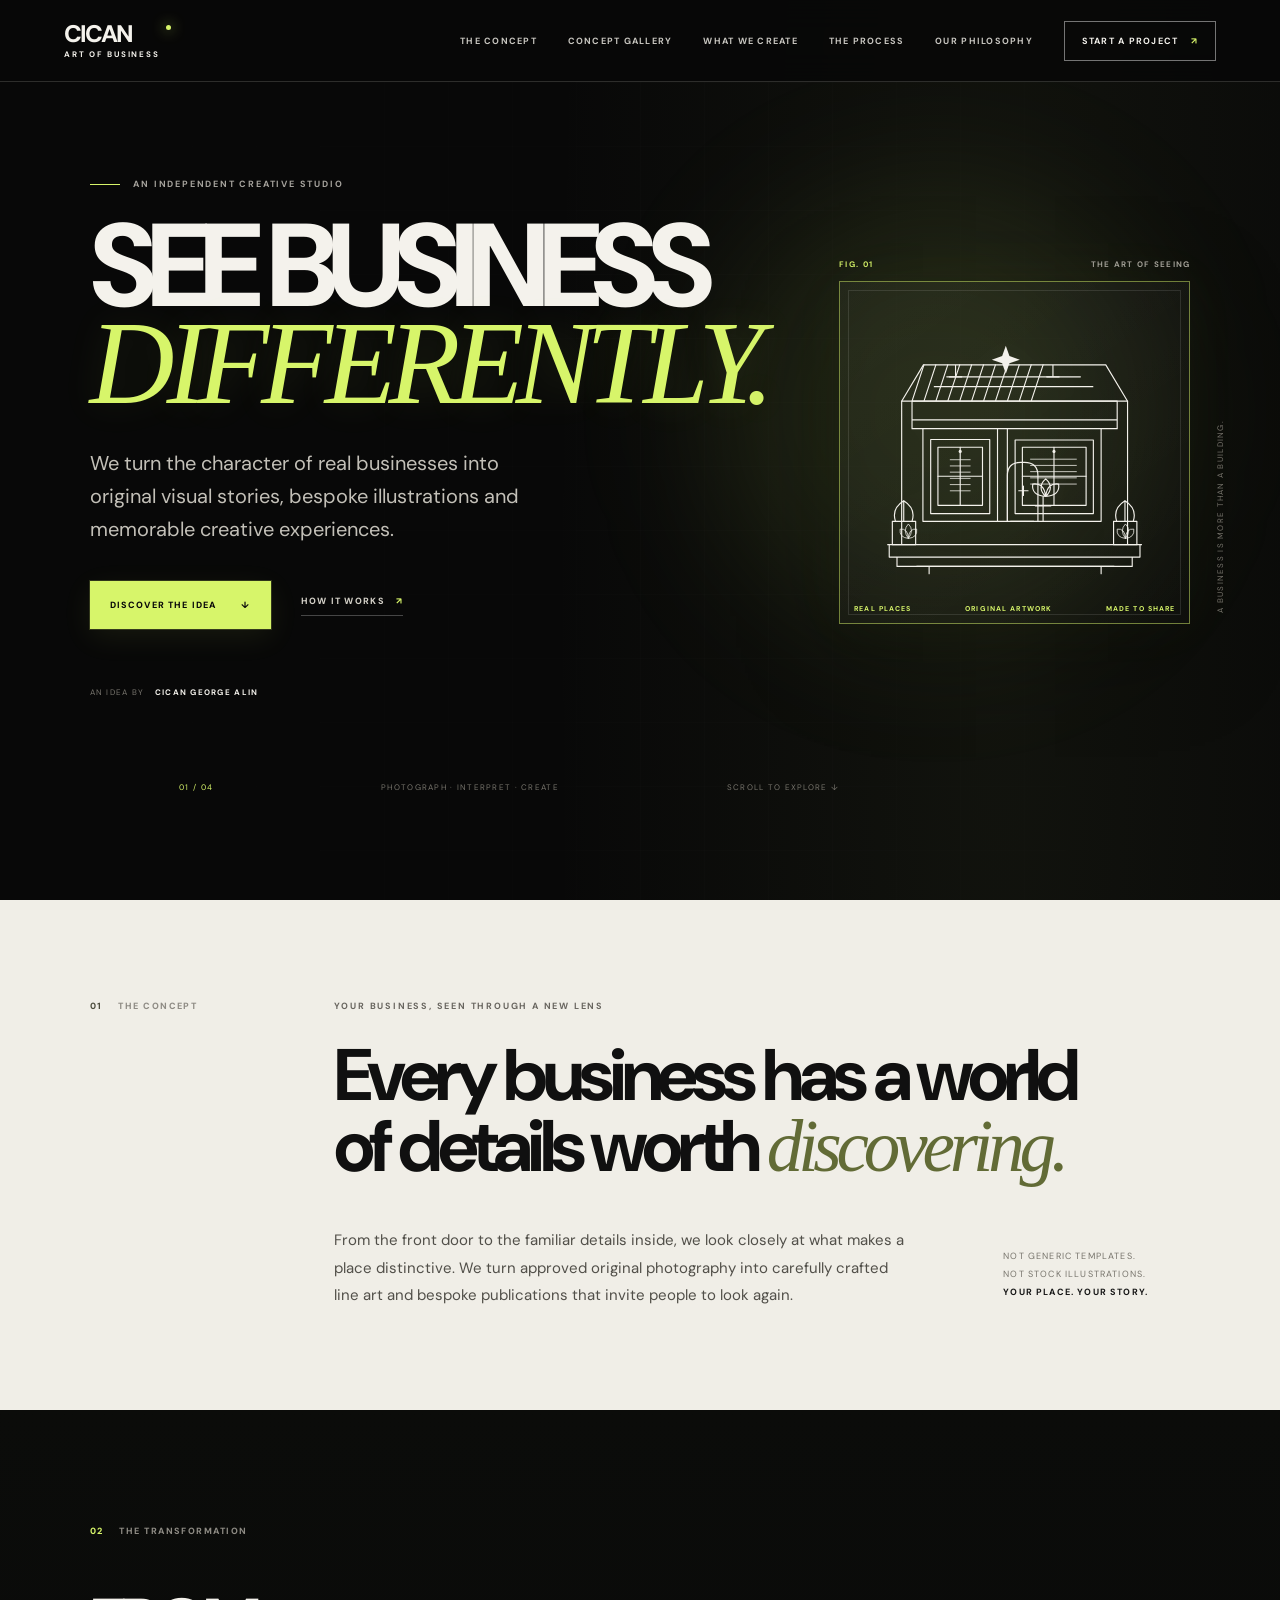
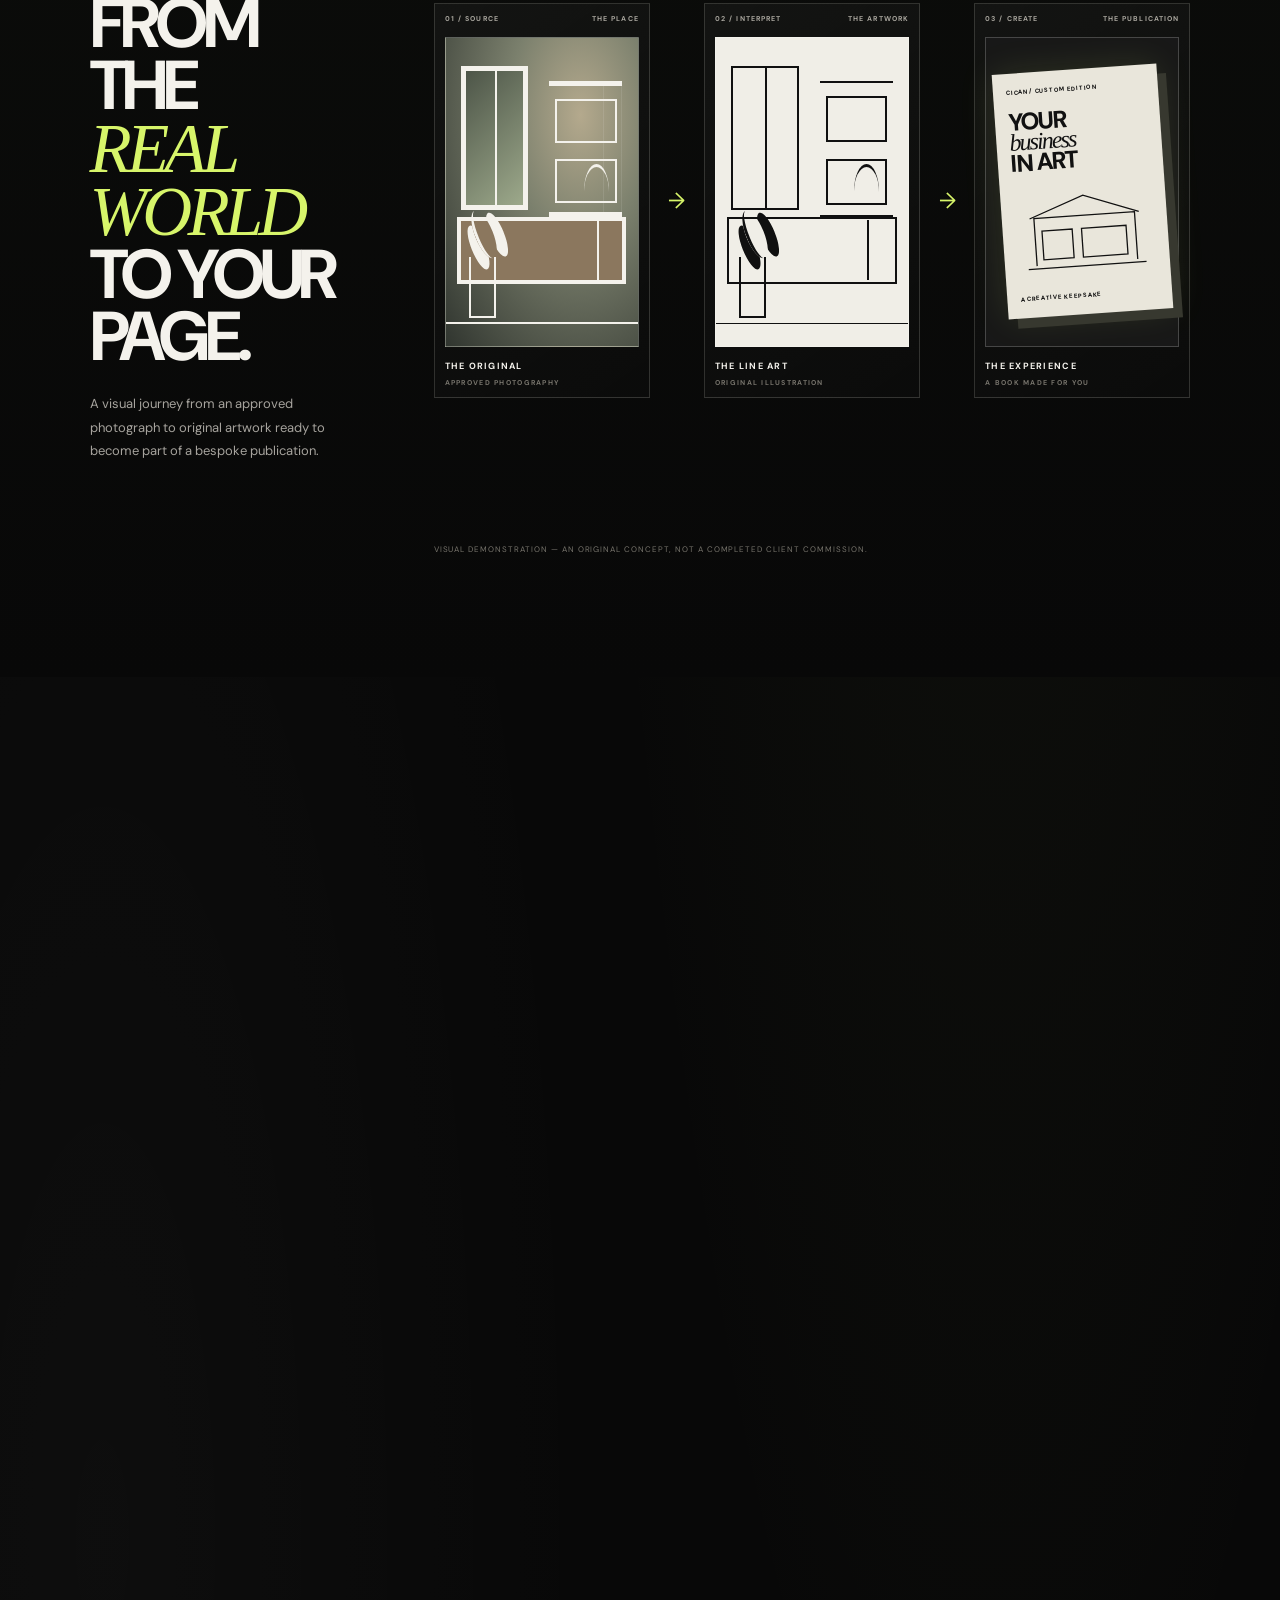
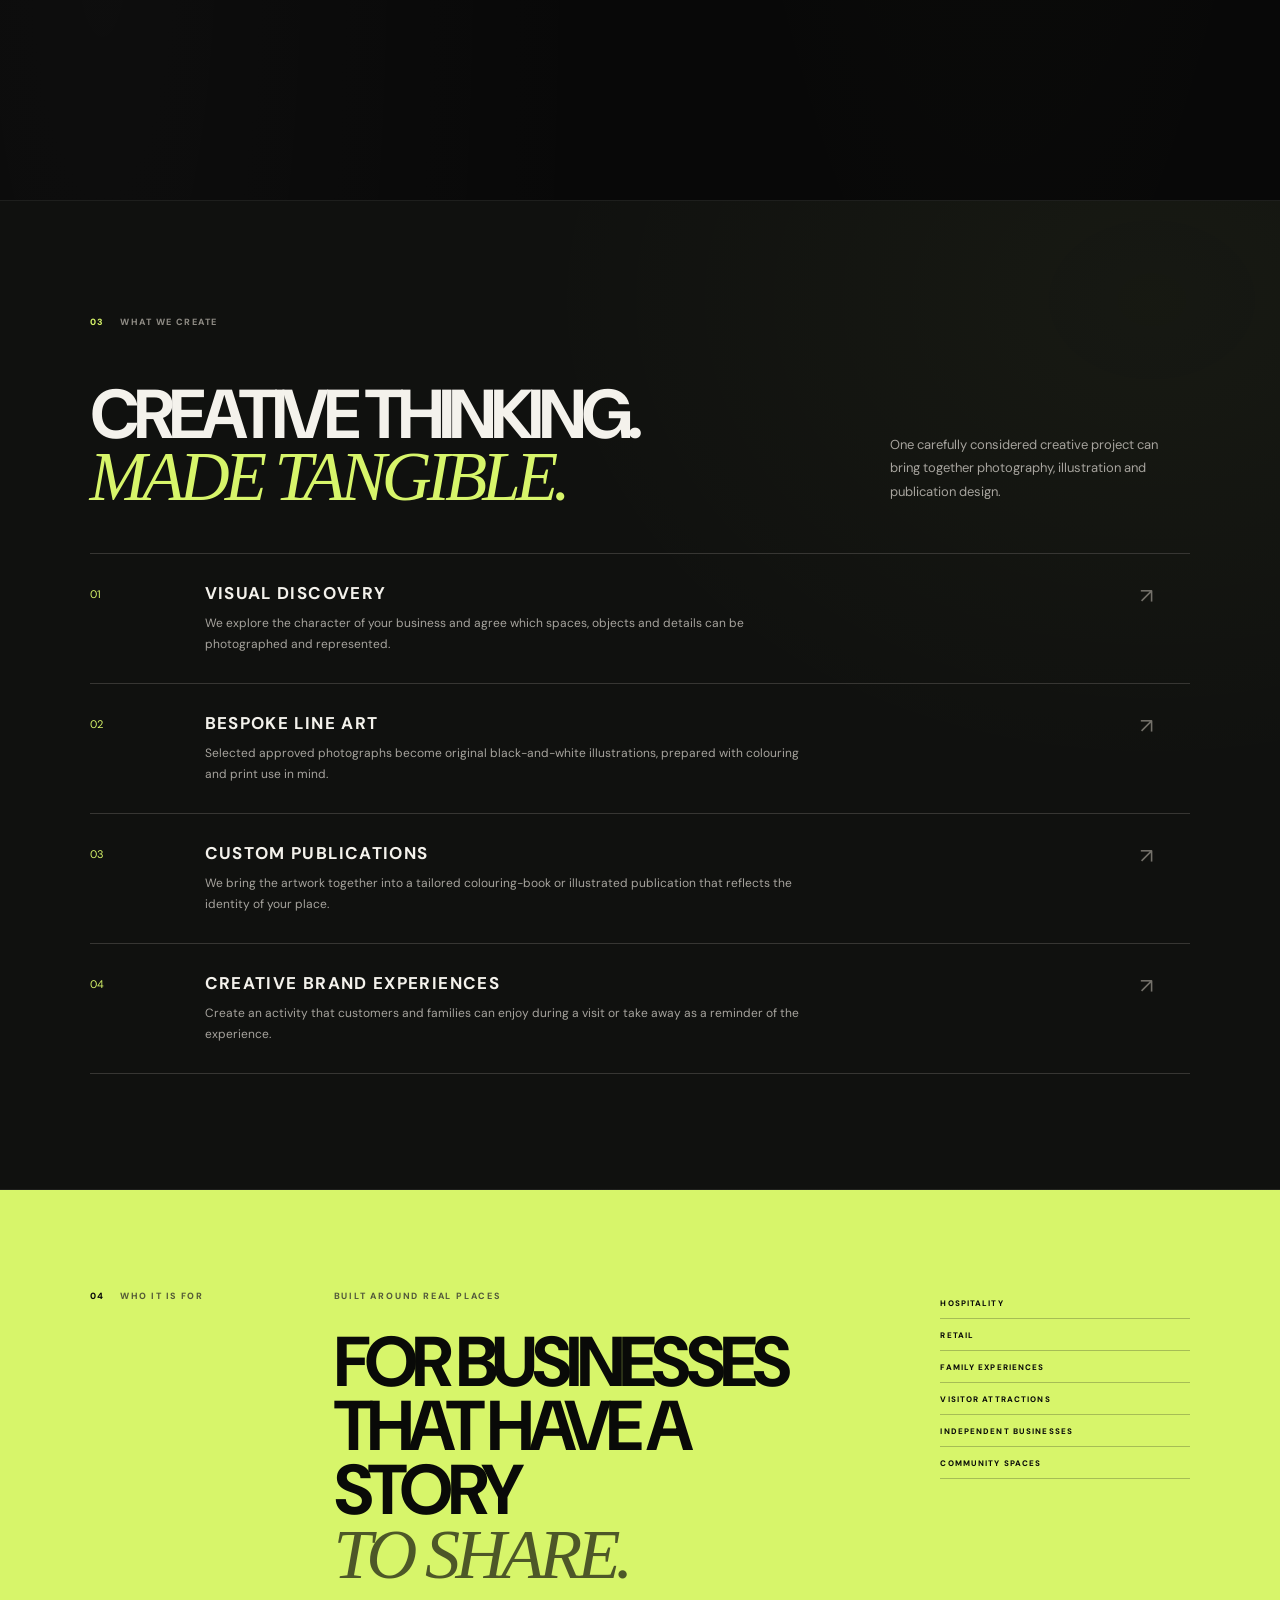
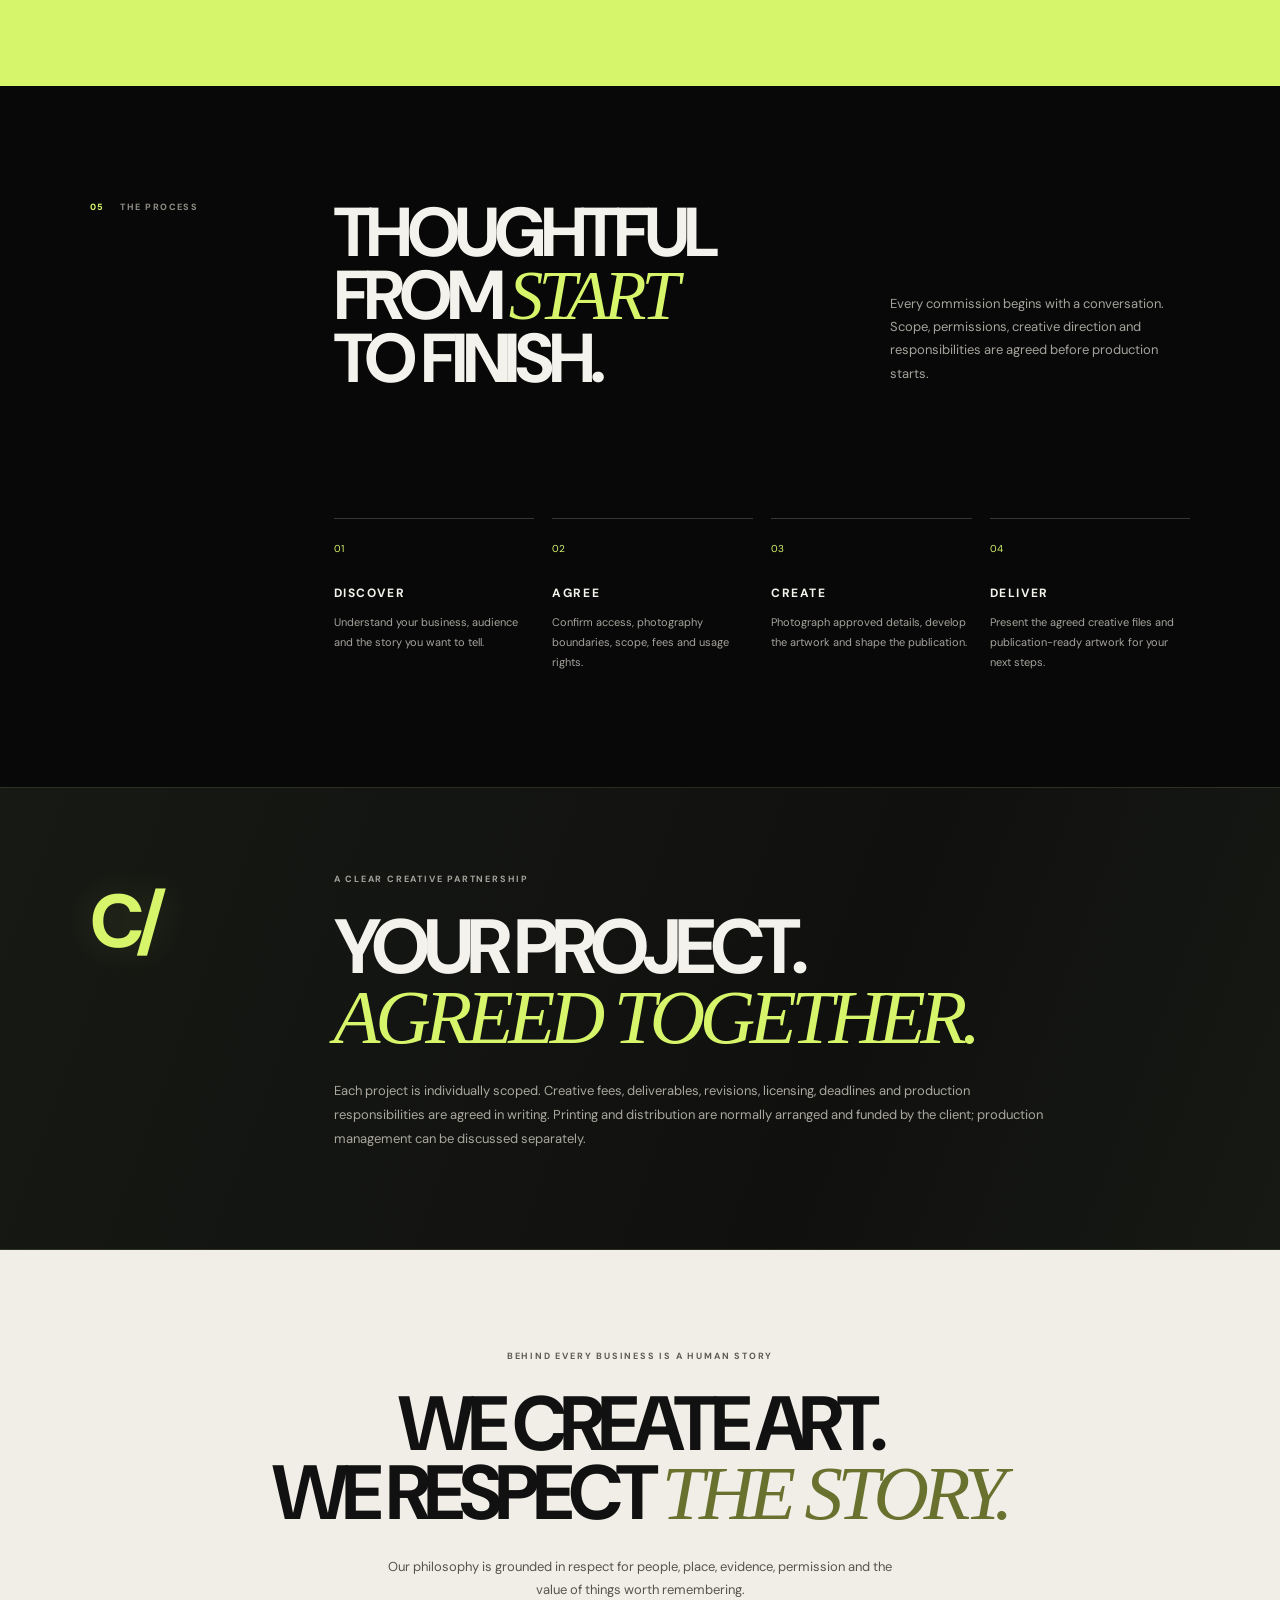
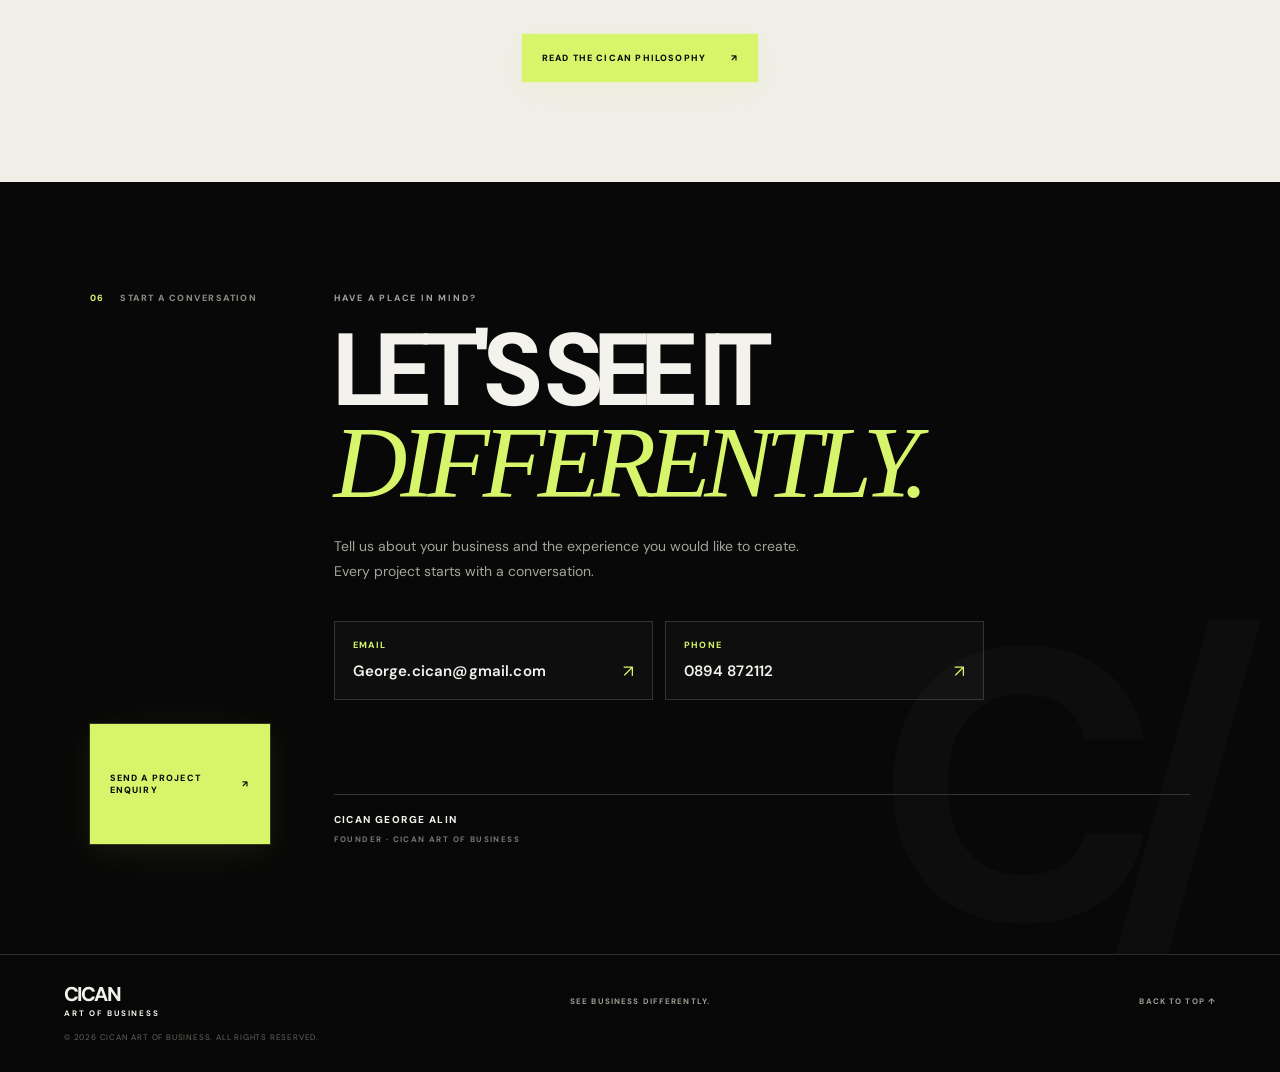
==== index.html @ 569df414 "Fix transformation section anchor" ====
<!doctype html>
<html lang="en">
<head>
  <meta charset="utf-8">
  <meta name="viewport" content="width=device-width, initial-scale=1">
  <meta name="theme-color" content="#080808">
  <meta name="description" content="CICAN ART OF BUSINESS creates bespoke visual stories and illustrated colouring-book experiences for businesses. See business differently.">
  <meta name="author" content="CICAN GEORGE ALIN">
  <link rel="canonical" href="https://cicangeorgealin.github.io/cican-art-of-business/">
  <link rel="icon" type="image/svg+xml" href="assets/images/favicon.svg">
  <meta property="og:type" content="website">
  <meta property="og:title" content="CICAN ART OF BUSINESS — See Business Differently">
  <meta property="og:description" content="Your place. Your story. Reimagined as original art and a bespoke creative experience.">
  <meta property="og:url" content="https://cicangeorgealin.github.io/cican-art-of-business/">
  <title>CICAN ART OF BUSINESS — See Business Differently</title>
  <link rel="preconnect" href="https://fonts.googleapis.com">
  <link rel="preconnect" href="https://fonts.gstatic.com" crossorigin>
  <link href="https://fonts.googleapis.com/css2?family=DM+Sans:wght@400;500;600;700;800&family=Manrope:wght@400;500;600;700;800&display=swap" rel="stylesheet">
  <link rel="stylesheet" href="assets/css/home.css">
</head>
<body>
  <header class="site-header">
    <a class="wordmark" href="#top" aria-label="CICAN Art of Business home">CICAN<span>ART OF BUSINESS</span></a>
    <button class="menu" type="button" aria-label="Open navigation" aria-expanded="false">☰</button>
    <nav class="site-nav" aria-label="Main navigation">
      <a href="#concept">THE CONCEPT</a>
      <a href="#concept-gallery">CONCEPT GALLERY</a>
      <a href="#services">WHAT WE CREATE</a>
      <a href="#process">THE PROCESS</a>
      <a href="philosophy.html">OUR PHILOSOPHY</a>
      <a class="nav-contact" href="#contact">START A PROJECT <span>↗</span></a>
    </nav>
  </header>

  <main id="top">
    <section class="hero">
      <div class="hero-copy">
        <p class="eyebrow"><span class="eyebrow-line"></span> AN INDEPENDENT CREATIVE STUDIO</p>
        <h1>SEE BUSINESS<br><em>DIFFERENTLY.</em></h1>
        <p class="hero-lede">We turn the character of real businesses into original visual stories, bespoke illustrations and memorable creative experiences.</p>
        <div class="hero-actions">
          <a class="button button-light" href="#concept">DISCOVER THE IDEA <span>↓</span></a>
          <a class="text-link" href="#process">HOW IT WORKS <span>↗</span></a>
        </div>
        <p class="founder-note">AN IDEA BY <strong>CICAN GEORGE ALIN</strong></p>
      </div>
      <div class="hero-visual" aria-label="Original line illustration of a small independent business">
        <div class="visual-index"><span>FIG. 01</span><span>THE ART OF SEEING</span></div>
        <div class="visual-frame">
          <svg viewBox="0 0 620 570" role="img" aria-labelledby="shopTitle shopDesc">
            <title id="shopTitle">An illustrated independent business</title>
            <desc id="shopDesc">A detailed black and white line drawing of a welcoming storefront, plants and a striped awning.</desc>
            <g fill="none" stroke="currentColor" stroke-width="2.2" stroke-linecap="round" stroke-linejoin="round">
              <path d="M65 480h490M92 480V203l42-70h352l42 70v277"/>
              <path d="M92 203h436M112 203l23-70m0 70 23-70m0 70 23-70m0 70 23-70m0 70 23-70m0 70 23-70m0 70 23-70m0 70 23-70m0 70 23-70m0 70 23-70m0 70 23-70"/>
              <path d="M112 203h396v36H112zM112 239h396v17H112z"/>
              <path d="M133 256v179h144V256M296 256v179h181V256"/>
              <path d="M148 277h114v143H148zM311 278h151v142H311z"/>
              <path d="M162 292h86v112h-86zM325 292h123v112H325z"/>
              <path d="M205 292v112m-43-56h86M386 292v112m-61-56h123"/>
              <path d="M278 435h18M296 435v-88q0-26 26-26h7q26 0 26 26v88"/>
              <path d="M302 435h45M318 376h18m-9-9v18"/>
              <path d="M68 480v24h484v-24M83 504v18h454v-18"/>
              <path d="M121 522h381M145 522v14m332-14v14"/>
              <path d="M74 435h45v45H74zM501 435h45v45h-45z"/>
              <path d="M96 435v-40m-16 40q-8-25 16-40 24 15 16 40M523 435v-40m-16 40q-8-25 16-40 24 15 16 40"/>
              <path d="M155 175h306M179 156h258"/>
              <path d="M196 156v-22m-12 22h24m176 0v-22m-12 22h24"/>
              <path d="M365 435v-30m-15 0h30m-15-18v18"/>
              <path d="M370 387q-18-18 0-34 18 16 0 34zm0 0q-28-2-25-24 22-3 25 24zm0 0q28-2 25-24-22-3-25 24z"/>
            </g>
            <g fill="none" stroke="currentColor" stroke-width="1.5">
              <path d="M185 316h40m-40 12h40m-40 12h40m-40 12h40m-40 12h40m-40 12h40"/>
              <path d="M340 315h90m-90 12h90m-90 12h90m-90 12h90m-90 12h90"/>
              <path d="M105 468q-12-16 0-28 12 12 0 28zm0 0q-18-2-16-18 15-2 16 18zm0 0q18-2 16-18-15-2-16 18z"/>
              <path d="M524 468q-12-16 0-28 12 12 0 28zm0 0q-18-2-16-18 15-2 16 18zm0 0q18-2 16-18-15-2-16 18z"/>
            </g>
            <g fill="currentColor">
              <circle cx="205" cy="300" r="3"/><circle cx="386" cy="300" r="3"/>
              <path d="M286 116l7-20 7 20 20 7-20 7-7 20-7-20-20-7z"/>
            </g>
          </svg>
          <div class="visual-caption"><span>REAL PLACES</span><span>ORIGINAL ARTWORK</span><span>MADE TO SHARE</span></div>
        </div>
        <div class="visual-side-note">A BUSINESS IS MORE THAN A BUILDING.</div>
      </div>
      <div class="hero-bottom"><span>01 / 04</span><span>PHOTOGRAPH · INTERPRET · CREATE</span><span>SCROLL TO EXPLORE ↓</span></div>
    </section>

    <section class="intro-band" id="concept">
      <div class="section-label"><span>01</span><span>THE CONCEPT</span></div>
      <div class="intro-content">
        <p class="eyebrow">YOUR BUSINESS, SEEN THROUGH A NEW LENS</p>
        <h2>Every business has a world<br>of details worth <em>discovering.</em></h2>
        <div class="intro-bottom">
          <p>From the front door to the familiar details inside, we look closely at what makes a place distinctive. We turn approved original photography into carefully crafted line art and bespoke publications that invite people to look again.</p>
          <p class="intro-aside">NOT GENERIC TEMPLATES.<br>NOT STOCK ILLUSTRATIONS.<br><strong>YOUR PLACE. YOUR STORY.</strong></p>
        </div>
      </div>
    </section>

    <section class="transformation section-pad" id="transformation">
      <div class="section-heading">
        <div class="section-label"><span>02</span><span>THE TRANSFORMATION</span></div>
        <h2>FROM THE<br><em>REAL WORLD</em><br>TO YOUR PAGE.</h2>
        <p>A visual journey from an approved photograph to original artwork ready to become part of a bespoke publication.</p>
      </div>
      <div class="transformation-grid">
        <article class="art-panel art-photo">
          <div class="panel-top"><span>01 / SOURCE</span><span>THE PLACE</span></div>
          <div class="scene scene-colour" aria-label="Stylised example of a business interior">
            <div class="scene-window"></div><div class="scene-shelf"></div><div class="scene-counter"></div><div class="scene-plant"></div><div class="scene-lamp"></div><div class="scene-floor"></div>
          </div>
          <div class="panel-bottom"><strong>THE ORIGINAL</strong><span>APPROVED PHOTOGRAPHY</span></div>
        </article>
        <div class="transform-arrow" aria-hidden="true">→</div>
        <article class="art-panel art-line">
          <div class="panel-top"><span>02 / INTERPRET</span><span>THE ARTWORK</span></div>
          <div class="scene scene-outline" aria-label="Line-art interpretation of a business interior">
            <div class="scene-window"></div><div class="scene-shelf"></div><div class="scene-counter"></div><div class="scene-plant"></div><div class="scene-lamp"></div><div class="scene-floor"></div>
          </div>
          <div class="panel-bottom"><strong>THE LINE ART</strong><span>ORIGINAL ILLUSTRATION</span></div>
        </article>
        <div class="transform-arrow" aria-hidden="true">→</div>
        <article class="art-panel art-book">
          <div class="panel-top"><span>03 / CREATE</span><span>THE PUBLICATION</span></div>
          <div class="book-mockup"><div class="book-cover"><span>CICAN / CUSTOM EDITION</span><div>YOUR<br><em>business</em><br>IN ART</div><svg viewBox="0 0 180 125" aria-hidden="true"><g fill="none" stroke="currentColor" stroke-width="1.8"><path d="M8 112h164M20 108V42h140v66M30 60h42v40H30zM85 60h62v40H85zM14 42l76-28 76 28"/></g></svg><small>A CREATIVE KEEPSAKE</small></div></div>
          <div class="panel-bottom"><strong>THE EXPERIENCE</strong><span>A BOOK MADE FOR YOU</span></div>
        </article>
      </div>
      <p class="demo-note">VISUAL DEMONSTRATION — AN ORIGINAL CONCEPT, NOT A COMPLETED CLIENT COMMISSION.</p>
    </section>

    <section class="concept-gallery section-pad" id="concept-gallery">
      <div class="section-label"><span>02A</span><span>THE CONCEPT GALLERY</span></div>
      <div class="gallery-heading">
        <div><p class="eyebrow">POSSIBILITIES, MADE VISIBLE</p><h2>ONE PLACE.<br><em>MANY WAYS TO TELL ITS STORY.</em></h2></div>
        <p>These original visual demonstrations show how a business could be reimagined through illustration and a bespoke publication. They are concept examples, not completed client commissions.</p>
      </div>
      <div class="gallery-grid">
        <article class="gallery-card gallery-cafe">
          <div class="gallery-art">
            <span class="gallery-index">CONCEPT 01 / HOSPITALITY</span>
            <svg viewBox="0 0 520 340" role="img" aria-label="Original line illustration concept of a neighbourhood café">
              <g fill="none" stroke="currentColor" stroke-width="2.2" stroke-linecap="round" stroke-linejoin="round">
                <path d="M68 286h384M102 286V119h316v167M88 119h344l-24-49H112z"/>
                <path d="M102 119h316v34H102zM102 153h316v14H102z"/>
                <path d="M118 167v90h104v-90M238 167v90h160v-90"/>
                <path d="M132 181h76v63h-76zM252 181h132v63H252z"/>
                <path d="M170 181v63m-38-31h76M318 181v63m-66-31h132"/>
                <path d="M229 286v-63q0-18 18-18t18 18v63M235 246h24"/>
                <path d="M123 98h274M145 87h230"/>
                <path d="M152 70v-17h44v17m128 0V53h44v17"/>
                <path d="M76 286v17h368v-17M91 303h338"/>
                <path d="M75 269h26m317 0h26"/>
                <path d="M60 286v-52m-12 52q-8-18 12-31 20 13 12 31m365 0v-52m-12 52q-8-18 12-31 20 13 12 31"/>
                <path d="M285 213h35m-17-17v35"/>
              </g>
              <g fill="currentColor"><circle cx="175" cy="197" r="3"/><circle cx="318" cy="197" r="3"/></g>
            </svg>
            <span class="gallery-stamp">A PLACE<br>TO PAUSE.</span>
          </div>
          <div class="gallery-copy"><div><h3>THE NEIGHBOURHOOD CAFÉ</h3><p>A familiar meeting place translated into a keepsake illustration and a small customer activity booklet.</p></div><span class="gallery-arrow">↗</span></div>
          <div class="gallery-meta"><span>ILLUSTRATED PLACE</span><span>HOSPITALITY</span></div>
        </article>
        <article class="gallery-card gallery-retail">
          <div class="gallery-art">
            <span class="gallery-index">CONCEPT 02 / INDEPENDENT RETAIL</span>
            <svg viewBox="0 0 520 340" role="img" aria-label="Original line illustration concept of an independent retail shop">
              <g fill="none" stroke="currentColor" stroke-width="2.2" stroke-linecap="round" stroke-linejoin="round">
                <path d="M62 286h396M93 286V126l31-52h272l31 52v160"/>
                <path d="M93 126h334v34H93zM93 160h334v14H93z"/>
                <path d="M111 174v86h112v-86M239 174v86h170v-86"/>
                <path d="M126 188h82v58h-82zM255 188h138v58H255z"/>
                <path d="M126 205h82m-82 17h82m-82 17h82M255 205h138m-138 17h138m-138 17h138"/>
                <path d="M150 260v-27q0-13 13-13t13 13v27M163 220v-20"/>
                <path d="M300 260v-44m-20 0h40m-20-20v20"/>
                <path d="M104 110h312M126 96h268"/>
                <path d="M73 286v18h374v-18M89 304h342"/>
                <path d="M278 145h-35m17-17v35"/>
                <path d="M430 269h34m-17-17v34"/>
              </g>
              <g fill="currentColor"><circle cx="164" cy="197" r="3"/><circle cx="323" cy="197" r="3"/></g>
            </svg>
            <span class="gallery-stamp">MADE OF<br>DETAILS.</span>
          </div>
          <div class="gallery-copy"><div><h3>THE INDEPENDENT SHOP</h3><p>Distinctive displays, signage and everyday objects become a visual story customers can colour and take home.</p></div><span class="gallery-arrow">↗</span></div>
          <div class="gallery-meta"><span>DETAIL-LED ARTWORK</span><span>RETAIL</span></div>
        </article>
        <article class="gallery-card gallery-family">
          <div class="gallery-art">
            <span class="gallery-index">CONCEPT 03 / VISITOR EXPERIENCE</span>
            <div class="book-spread" aria-label="Illustrated concept pages for a family activity booklet">
              <div class="spread-page"><span>YOUR VISIT</span><svg viewBox="0 0 180 170" role="img" aria-label="Line illustration of a visitor attraction"><g fill="none" stroke="currentColor" stroke-width="2"><path d="M12 145h156M35 145V75l55-42 55 42v70M53 145V91h74v54M70 91v54m40-54v54M26 75h128M90 33V15m-8 0h16"/><path d="M18 145v-20m-8 20q-5-12 8-20 13 8 8 20m128 0v-20m-8 20q-5-12 8-20 13 8 8 20"/></g></svg><small>LOOK CLOSER</small></div>
              <div class="spread-page spread-back"><span>FIND & COLOUR</span><svg viewBox="0 0 180 170" role="img" aria-label="Simple line-art objects to discover"><g fill="none" stroke="currentColor" stroke-width="2"><circle cx="53" cy="56" r="27"/><path d="M53 29v54M26 56h54M113 31h43v54h-43zM121 40h27m-27 10h27m-27 10h27M34 128h112m-90-19v38m70-38v38"/></g></svg><small>MAKE IT YOURS</small></div>
            </div>
            <span class="gallery-stamp">DISCOVER.<br>PLAY. REMEMBER.</span>
          </div>
          <div class="gallery-copy"><div><h3>THE FAMILY VISIT</h3><p>A place-based activity booklet that gives younger visitors a creative way to notice, explore and remember.</p></div><span class="gallery-arrow">↗</span></div>
          <div class="gallery-meta"><span>ACTIVITY PUBLICATION</span><span>FAMILY EXPERIENCES</span></div>
        </article>
      </div>
      <p class="gallery-disclaimer">ALL THREE EXAMPLES ARE ORIGINAL CONCEPT DEMONSTRATIONS. THEY DO NOT REPRESENT CLIENT WORK, CLIENT APPROVAL OR A COMPLETED COMMISSION.</p>
    </section>

    <section class="services section-pad" id="services">
      <div class="section-label"><span>03</span><span>WHAT WE CREATE</span></div>
      <div class="services-head"><h2>CREATIVE THINKING.<br><em>MADE TANGIBLE.</em></h2><p>One carefully considered creative project can bring together photography, illustration and publication design.</p></div>
      <div class="service-list">
        <article class="service-item"><span class="service-number">01</span><div><h3>VISUAL DISCOVERY</h3><p>We explore the character of your business and agree which spaces, objects and details can be photographed and represented.</p></div><span class="service-mark">↗</span></article>
        <article class="service-item"><span class="service-number">02</span><div><h3>BESPOKE LINE ART</h3><p>Selected approved photographs become original black-and-white illustrations, prepared with colouring and print use in mind.</p></div><span class="service-mark">↗</span></article>
        <article class="service-item"><span class="service-number">03</span><div><h3>CUSTOM PUBLICATIONS</h3><p>We bring the artwork together into a tailored colouring-book or illustrated publication that reflects the identity of your place.</p></div><span class="service-mark">↗</span></article>
        <article class="service-item"><span class="service-number">04</span><div><h3>CREATIVE BRAND EXPERIENCES</h3><p>Create an activity that customers and families can enjoy during a visit or take away as a reminder of the experience.</p></div><span class="service-mark">↗</span></article>
      </div>
    </section>

    <section class="audience-band">
      <div class="section-label"><span>04</span><span>WHO IT IS FOR</span></div>
      <div><p class="eyebrow">BUILT AROUND REAL PLACES</p><h2>FOR BUSINESSES<br>THAT HAVE A STORY<br><em>TO SHARE.</em></h2></div>
      <div class="audience-tags"><span>HOSPITALITY</span><span>RETAIL</span><span>FAMILY EXPERIENCES</span><span>VISITOR ATTRACTIONS</span><span>INDEPENDENT BUSINESSES</span><span>COMMUNITY SPACES</span></div>
    </section>

    <section class="process section-pad" id="process">
      <div class="section-label"><span>05</span><span>THE PROCESS</span></div>
      <div class="process-heading"><h2>THOUGHTFUL<br>FROM <em>START</em><br>TO FINISH.</h2><p>Every commission begins with a conversation. Scope, permissions, creative direction and responsibilities are agreed before production starts.</p></div>
      <div class="process-steps">
        <article><span>01</span><h3>DISCOVER</h3><p>Understand your business, audience and the story you want to tell.</p></article>
        <article><span>02</span><h3>AGREE</h3><p>Confirm access, photography boundaries, scope, fees and usage rights.</p></article>
        <article><span>03</span><h3>CREATE</h3><p>Photograph approved details, develop the artwork and shape the publication.</p></article>
        <article><span>04</span><h3>DELIVER</h3><p>Present the agreed creative files and publication-ready artwork for your next steps.</p></article>
      </div>
    </section>

    <section class="commercial">
      <div class="commercial-mark">C/</div>
      <div><p class="eyebrow">A CLEAR CREATIVE PARTNERSHIP</p><h2>YOUR PROJECT.<br><em>AGREED TOGETHER.</em></h2><p>Each project is individually scoped. Creative fees, deliverables, revisions, licensing, deadlines and production responsibilities are agreed in writing. Printing and distribution are normally arranged and funded by the client; production management can be discussed separately.</p></div>
    </section>

    <section class="philosophy-callout">
      <p class="eyebrow">BEHIND EVERY BUSINESS IS A HUMAN STORY</p>
      <h2>WE CREATE ART.<br>WE RESPECT <em>THE STORY.</em></h2>
      <p>Our philosophy is grounded in respect for people, place, evidence, permission and the value of things worth remembering.</p>
      <a class="button button-light" href="philosophy.html">READ THE CICAN PHILOSOPHY <span>↗</span></a>
    </section>

    <section class="contact-section" id="contact">
      <div class="section-label"><span>06</span><span>START A CONVERSATION</span></div>
      <p class="eyebrow">HAVE A PLACE IN MIND?</p>
      <h2>LET'S SEE IT<br><em>DIFFERENTLY.</em></h2>
      <p>Tell us about your business and the experience you would like to create. Every project starts with a conversation.</p>
      <div class="contact-details" aria-label="Business contact details">
        <a class="contact-detail" href="mailto:George.cican@gmail.com"><span>EMAIL</span><strong>George.cican@gmail.com</strong><span aria-hidden="true">↗</span></a>
        <a class="contact-detail" href="tel:+353894872112"><span>PHONE</span><strong>0894 872112</strong><span aria-hidden="true">↗</span></a>
      </div>
      <a class="button button-light" href="mailto:George.cican@gmail.com?subject=CICAN%20Art%20of%20Business%20Enquiry">SEND A PROJECT ENQUIRY <span>↗</span></a>
      <div class="contact-signature">CICAN GEORGE ALIN <span>FOUNDER · CICAN ART OF BUSINESS</span></div>
    </section>
  </main>

  <footer class="site-footer">
    <a class="wordmark" href="#top">CICAN<span>ART OF BUSINESS</span></a>
    <p>SEE BUSINESS DIFFERENTLY.</p>
    <a href="#top">BACK TO TOP ↑</a>
    <small>© <span id="year">2026</span> CICAN ART OF BUSINESS. ALL RIGHTS RESERVED.</small>
  </footer>
  <script src="assets/js/main.js" defer></script>
</body>
</html>
---- assets/css/home.css ----
:root{color-scheme:dark;--bg:#080808;--panel:#111;--panel2:#171717;--white:#f4f2ec;--muted:#a6a39d;--line:#373633;--accent:#d9ff4f;--serif:Georgia,"Times New Roman",serif;--sans:"DM Sans",Manrope,Arial,sans-serif;--max:1320px}
*{box-sizing:border-box}html{scroll-behavior:smooth;scroll-padding-top:90px}body{margin:0;background:var(--bg);color:var(--white);font-family:var(--sans);font-size:15px;-webkit-font-smoothing:antialiased}a{color:inherit;text-decoration:none}button{font:inherit}.site-header{height:82px;padding:0 max(5vw,calc((100vw - var(--max))/2));display:flex;align-items:center;justify-content:space-between;border-bottom:1px solid #ffffff18;position:sticky;top:0;z-index:20;background:#080808ed;backdrop-filter:blur(16px)}.wordmark{display:flex;flex-direction:column;font-size:24px;line-height:.9;font-weight:800;letter-spacing:-.08em}.wordmark span{font-size:8px;letter-spacing:.22em;margin-top:7px;font-weight:700}.site-nav{display:flex;align-items:center;gap:clamp(16px,2.4vw,34px)}.site-nav a{font-size:9px;letter-spacing:.14em;font-weight:700;color:#c8c6c0;transition:color .2s}.site-nav a:hover,.text-link:hover{color:var(--accent)}.site-nav .nav-contact{border:1px solid #ffffff70;padding:13px 17px;color:var(--white)}.nav-contact span{color:var(--accent);margin-left:9px}.menu{display:none;background:none;color:var(--white);border:1px solid var(--line);padding:8px 12px;font-size:19px}.hero{min-height:calc(100svh - 82px);max-width:1600px;margin:auto;padding:90px max(7vw,calc((100vw - var(--max))/2)) 78px;display:grid;grid-template-columns:1fr 1fr;align-items:center;gap:7vw;position:relative}.hero-copy{max-width:660px}.eyebrow{font-size:9px;letter-spacing:.2em;font-weight:700;color:var(--muted);margin:0 0 28px}.eyebrow-line{display:inline-block;width:30px;height:1px;background:var(--accent);vertical-align:middle;margin-right:10px}.hero h1{font-size:clamp(64px,8.6vw,122px);line-height:.83;letter-spacing:-.085em;font-weight:800;margin:0 0 34px}.hero h1 em,.section-heading h2 em,.intro-content h2 em,.services-head h2 em,.audience-band h2 em,.process-heading h2 em,.commercial h2 em,.philosophy-callout h2 em,.contact-section h2 em{font-family:var(--serif);font-weight:400;letter-spacing:-.07em;color:var(--accent)}.hero-lede{font-size:clamp(16px,1.6vw,20px);line-height:1.65;color:#c3c0b8;max-width:490px}.hero-actions{display:flex;align-items:center;gap:30px;margin-top:35px}.button{min-height:48px;display:inline-flex;align-items:center;justify-content:center;gap:25px;padding:0 20px;font-size:9px;font-weight:800;letter-spacing:.13em;transition:transform .2s,background .2s,color .2s}.button:hover{transform:translateY(-3px)}.button-light{background:var(--accent);color:#090909}.button-light:hover{background:var(--white)}.text-link{font-size:9px;font-weight:800;letter-spacing:.14em;color:#d4d1c8}.text-link span{color:var(--accent);margin-left:8px}.founder-note{font-size:8px;letter-spacing:.16em;color:#79766f;margin-top:58px}.founder-note strong{color:var(--white);margin-left:7px}.hero-visual{position:relative;max-width:590px;width:100%;justify-self:end}.visual-index,.visual-caption,.panel-top,.panel-bottom{display:flex;justify-content:space-between;gap:12px;font-size:8px;letter-spacing:.16em;font-weight:700;color:#aaa79f}.visual-index{margin-bottom:12px}.visual-frame{border:1px solid #77746c;padding:14px 14px 10px;position:relative}.visual-frame:before{content:"";position:absolute;inset:9px;border:1px solid #ffffff20;pointer-events:none}.visual-frame svg{display:block;width:100%;max-height:490px;color:var(--white)}.visual-caption{padding-top:12px;color:var(--accent);font-size:7px}.visual-side-note{position:absolute;right:-35px;top:44%;writing-mode:vertical-rl;transform:rotate(180deg);font-size:8px;letter-spacing:.16em;color:#77746c}.hero-bottom{position:absolute;left:max(7vw,calc((100vw - var(--max))/2));right:max(7vw,calc((100vw - var(--max))/2));bottom:24px;display:flex;justify-content:space-between;color:#77746c;font-size:8px;letter-spacing:.16em}.hero-bottom span:first-child{color:var(--accent)}.intro-band{background:var(--white);color:#101010;padding:100px max(7vw,calc((100vw - var(--max))/2));display:grid;grid-template-columns:180px 1fr;gap:5vw}.section-label{display:flex;gap:16px;align-items:flex-start;font-size:9px;letter-spacing:.16em;font-weight:800;color:#8e8b84}.section-label span:first-child{color:var(--accent)}.intro-band .section-label span:first-child{color:#4d4d3e}.intro-content .eyebrow{color:#68655f}.intro-content h2{font-size:clamp(38px,5.7vw,76px);line-height:.98;letter-spacing:-.07em;margin:0 0 44px}.intro-content h2 em{color:#6d752e}.intro-bottom{display:grid;grid-template-columns:minmax(0,580px) minmax(180px,1fr);gap:7vw;align-items:end}.intro-bottom>p:first-child{font-size:15px;line-height:1.85;color:#514f49;margin:0}.intro-aside{font-size:9px;line-height:2;letter-spacing:.13em;color:#77746c}.intro-aside strong{color:#171717}.section-pad{padding:115px max(7vw,calc((100vw - var(--max))/2))}.transformation{display:grid;grid-template-columns:280px 1fr;gap:5vw}.section-heading h2,.services-head h2,.process-heading h2{font-size:clamp(42px,5.4vw,72px);line-height:.9;letter-spacing:-.075em;margin:55px 0 25px}.section-heading h2 em{color:var(--accent)}.section-heading>p,.services-head>p,.process-heading>p{font-size:13px;line-height:1.8;color:var(--muted);max-width:260px}.transformation-grid{display:grid;grid-template-columns:1fr 30px 1fr 30px 1fr;align-items:center;gap:12px}.art-panel{min-width:0}.panel-top{font-size:7px;margin-bottom:14px}.panel-bottom{padding-top:13px;display:flex;flex-direction:column;gap:6px}.panel-bottom strong{color:var(--white);font-size:9px;letter-spacing:.14em}.panel-bottom span{font-size:7px;color:#77746c}.transform-arrow{text-align:center;color:var(--accent);font-size:22px}.scene{height:310px;position:relative;overflow:hidden;border:1px solid var(--line)}.scene-colour{background:linear-gradient(135deg,#292b27,#777d68 55%,#c6b69b)}.scene-outline{background:#f1eee4;color:#101010}.scene-window{position:absolute;left:8%;top:9%;width:35%;height:47%;border:5px solid currentColor;background:linear-gradient(135deg,#4d5548,#9da98b)}.scene-outline .scene-window{background:transparent;border-width:2px}.scene-window:after{content:"";position:absolute;left:50%;top:0;bottom:0;border-left:2px solid currentColor}.scene-shelf{position:absolute;right:8%;top:14%;width:38%;height:44%;border-top:5px solid currentColor;border-bottom:5px solid currentColor;background:repeating-linear-gradient(90deg,transparent 0 24%,#ffffff18 24% 25%)}.scene-outline .scene-shelf{border-width:2px;background:none}.scene-shelf:before,.scene-shelf:after{content:"";position:absolute;left:8%;right:8%;height:32%;border:2px solid currentColor;top:10%}.scene-shelf:after{top:58%}.scene-counter{position:absolute;left:6%;right:6%;bottom:20%;height:22%;border:4px solid currentColor;background:#8b775e}.scene-outline .scene-counter{border-width:2px;background:transparent}.scene-plant{position:absolute;bottom:9%;left:12%;width:14%;height:20%;border:2px solid currentColor;border-top:0}.scene-plant:before{content:"";position:absolute;left:20%;top:-80%;width:65%;height:85%;border-left:3px solid currentColor;border-radius:50%;transform:rotate(-22deg);box-shadow:12px 5px 0 -2px currentColor,-10px 10px 0 -2px currentColor}.scene-lamp{position:absolute;right:15%;bottom:41%;width:13%;height:18%;border-top:3px solid currentColor;border-radius:50% 50% 0 0}.scene-lamp:after{content:"";position:absolute;left:50%;height:60px;border-left:2px solid currentColor;top:100%}.scene-floor{position:absolute;bottom:7%;left:0;right:0;border-top:2px solid currentColor}.scene-outline .scene-floor{border-width:1px}.book-mockup{height:310px;background:#181818;display:grid;place-items:center;border:1px solid var(--line)}.book-cover{height:245px;width:165px;background:#e9e6db;color:#111;padding:15px 13px;display:flex;flex-direction:column;justify-content:space-between;box-shadow:9px 10px 0 #333;transform:rotate(-4deg)}.book-cover>span,.book-cover small{font-size:6px;letter-spacing:.12em;font-weight:800}.book-cover>div{font-size:24px;line-height:.85;letter-spacing:-.08em;font-weight:800}.book-cover em{font-family:var(--serif);font-weight:400}.book-cover svg{width:100%;height:90px}.demo-note{grid-column:2;color:#77746c;font-size:8px;letter-spacing:.12em;margin-top:4px}.services{background:#101010}.services-head{display:flex;justify-content:space-between;align-items:end;gap:40px;margin:55px 0 45px}.services-head h2{margin:0}.services-head h2 em{color:var(--accent)}.services-head>p{max-width:300px;margin:0 0 5px}.service-list{border-top:1px solid var(--line)}.service-item{display:grid;grid-template-columns:90px 1fr 50px;gap:25px;align-items:start;padding:28px 0;border-bottom:1px solid var(--line)}.service-number{font-size:11px;color:var(--accent);padding-top:5px}.service-item h3{font-size:17px;letter-spacing:.08em;margin:0 0 9px}.service-item p{font-size:12px;line-height:1.75;color:var(--muted);max-width:600px;margin:0}.service-mark{font-size:21px;color:#74716a}.audience-band{padding:100px max(7vw,calc((100vw - var(--max))/2));display:grid;grid-template-columns:180px 1fr 250px;gap:5vw;align-items:start;background:#d9ff4f;color:#080808}.audience-band .section-label{color:#555b37}.audience-band .section-label span:first-child{color:#080808}.audience-band .eyebrow{color:#52583b}.audience-band h2{font-size:clamp(42px,5.5vw,72px);line-height:.91;letter-spacing:-.08em;margin:0}.audience-band h2 em{color:#555d2b}.audience-tags{display:flex;flex-direction:column;gap:11px;padding-top:8px}.audience-tags span{border-bottom:1px solid #15151540;padding-bottom:10px;font-size:8px;font-weight:800;letter-spacing:.14em}.process{display:grid;grid-template-columns:180px 1fr;gap:5vw}.process-heading{display:flex;justify-content:space-between;align-items:end;gap:35px}.process-heading h2{margin:0}.process-heading h2 em{color:var(--accent)}.process-heading>p{max-width:300px;margin-bottom:4px}.process-steps{grid-column:2;display:grid;grid-template-columns:repeat(4,1fr);gap:18px;margin-top:65px}.process-steps article{border-top:1px solid var(--line);padding-top:18px}.process-steps article>span{color:var(--accent);font-size:10px}.process-steps h3{font-size:12px;letter-spacing:.13em;margin:28px 0 12px}.process-steps p{font-size:11px;line-height:1.8;color:var(--muted);margin:0}.commercial{background:#181818;padding:85px max(7vw,calc((100vw - var(--max))/2));display:grid;grid-template-columns:180px 1fr;gap:5vw}.commercial-mark{font-size:75px;font-weight:800;letter-spacing:-.12em;color:var(--accent)}.commercial h2,.philosophy-callout h2,.contact-section h2{font-size:clamp(42px,6vw,80px);line-height:.9;letter-spacing:-.08em;margin:0 0 27px}.commercial h2 em{color:var(--accent)}.commercial>div:last-child>p:last-child{font-size:13px;line-height:1.85;color:#aaa79f;max-width:720px}.philosophy-callout{padding:100px 7vw;text-align:center;background:#e8e6dd;color:#111}.philosophy-callout .eyebrow{color:#5e5b54}.philosophy-callout h2 em{color:#68712e}.philosophy-callout>p:not(.eyebrow){font-size:13px;line-height:1.8;color:#57544d;max-width:520px;margin:0 auto 28px}.contact-section{padding:110px max(7vw,calc((100vw - var(--max))/2));display:grid;grid-template-columns:180px 1fr;gap:0 5vw}.contact-section .section-label{grid-row:1/5}.contact-section .eyebrow{margin-bottom:20px}.contact-section h2{font-size:clamp(58px,8vw,105px);margin-bottom:25px}.contact-section h2 em{color:var(--accent)}.contact-section>p:not(.eyebrow):not(.contact-note){font-size:14px;line-height:1.8;color:var(--muted);max-width:470px;margin:0 0 28px}.contact-section .button{justify-self:start}.contact-note{font-size:9px;color:#77746c;margin-top:17px}.contact-signature{margin-top:70px;border-top:1px solid var(--line);padding-top:18px;font-size:10px;letter-spacing:.14em;font-weight:800}.contact-signature span{display:block;color:#77746c;font-size:8px;margin-top:8px}.site-footer{padding:30px max(5vw,calc((100vw - var(--max))/2));border-top:1px solid var(--line);display:grid;grid-template-columns:1fr 1fr 1fr;align-items:center;gap:15px}.site-footer .wordmark{font-size:20px}.site-footer>p,.site-footer>a:nth-of-type(2){font-size:8px;letter-spacing:.14em;font-weight:800;color:#9c9991}.site-footer>p{text-align:center}.site-footer>a:nth-of-type(2){text-align:right}.site-footer small{grid-column:1/-1;font-size:8px;letter-spacing:.1em;color:#68655f}
@media(max-width:1000px){.site-header{padding-inline:5vw}.site-nav{gap:15px}.site-nav a{font-size:8px}.hero{padding-inline:6vw;gap:5vw}.hero h1{font-size:clamp(60px,8vw,90px)}.visual-side-note{right:-23px}.transformation{grid-template-columns:210px 1fr;gap:3vw}.scene{height:260px}.audience-band{grid-template-columns:130px 1fr 200px;gap:3vw}.process,.commercial,.contact-section{grid-template-columns:130px 1fr;gap:0 3vw}}
@media(max-width:760px){html{scroll-padding-top:70px}.site-header{height:70px;padding-inline:6vw}.menu{display:block}.site-nav{display:none;position:absolute;top:70px;left:0;right:0;background:#0d0d0d;border-bottom:1px solid var(--line);padding:20px 6vw 25px;flex-direction:column;align-items:stretch;gap:0}.site-nav.open{display:flex}.site-nav a{font-size:10px;padding:15px 0;border-bottom:1px solid #ffffff18}.site-nav .nav-contact{margin-top:15px;padding:14px}.hero{min-height:auto;padding:70px 7vw 85px;grid-template-columns:1fr;gap:55px}.hero h1{font-size:clamp(65px,13vw,100px)}.hero-visual{justify-self:center;width:92%;max-width:520px}.visual-side-note{right:-24px}.hero-bottom{left:7vw;right:7vw;bottom:22px}.hero-bottom span:nth-child(2){display:none}.intro-band{padding:75px 7vw;grid-template-columns:1fr;gap:35px}.intro-content h2{font-size:clamp(40px,9vw,62px);margin-bottom:30px}.intro-bottom{grid-template-columns:1fr;gap:25px}.section-pad{padding:80px 7vw}.transformation{grid-template-columns:1fr;gap:35px}.section-heading h2{margin:30px 0 15px}.section-heading>p{max-width:440px}.transformation-grid{grid-template-columns:1fr 24px 1fr 24px 1fr;gap:6px}.scene{height:clamp(155px,34vw,240px)}.transform-arrow{font-size:17px}.panel-top{font-size:6px;letter-spacing:.08em}.panel-bottom strong{font-size:7px}.panel-bottom span{font-size:6px}.book-mockup{height:clamp(155px,34vw,240px)}.book-cover{width:110px;height:165px;padding:9px}.book-cover>div{font-size:17px}.book-cover svg{height:55px}.demo-note{grid-column:1;font-size:7px;line-height:1.6}.services-head{display:block;margin:35px 0}.services-head h2{font-size:clamp(42px,9vw,65px)}.services-head>p{margin-top:22px}.service-item{grid-template-columns:35px 1fr 22px;gap:13px;padding:24px 0}.service-item h3{font-size:14px}.service-item p{font-size:11px}.audience-band{padding:75px 7vw;grid-template-columns:1fr 1fr;gap:35px}.audience-band .section-label{grid-column:1/-1}.audience-band h2{font-size:clamp(42px,9vw,64px)}.audience-tags{padding-top:4px}.process{grid-template-columns:1fr;gap:35px}.process-heading{display:block}.process-heading h2{font-size:clamp(48px,10vw,70px)}.process-heading>p{margin-top:22px}.process-steps{grid-column:1;grid-template-columns:1fr 1fr;gap:28px 18px;margin-top:10px}.process-steps h3{margin:18px 0 8px}.commercial{padding:70px 7vw;grid-template-columns:55px 1fr;gap:22px}.commercial-mark{font-size:44px}.commercial h2{font-size:clamp(40px,8vw,60px)}.philosophy-callout{padding:75px 7vw}.philosophy-callout h2{font-size:clamp(42px,9vw,64px)}.contact-section{padding:80px 7vw;grid-template-columns:1fr;gap:25px}.contact-section .section-label{grid-row:auto}.contact-section h2{font-size:clamp(60px,12vw,88px)}.contact-signature{margin-top:45px}.site-footer{padding:25px 7vw;grid-template-columns:1fr 1fr}.site-footer .wordmark{grid-column:1/-1}.site-footer>p{text-align:left}.site-footer>a:nth-of-type(2){text-align:right}.site-footer small{margin-top:8px}}
@media(max-width:430px){.hero h1{font-size:clamp(58px,13vw,75px)}.hero-actions{gap:18px;flex-wrap:wrap}.button{padding-inline:14px}.hero-bottom{font-size:7px}.transformation-grid{grid-template-columns:1fr;gap:18px}.transform-arrow{transform:rotate(90deg)}.scene,.book-mockup{height:250px}.panel-top{font-size:8px}.panel-bottom strong{font-size:9px}.panel-bottom span{font-size:7px}.audience-band{grid-template-columns:1fr}.audience-band .section-label{grid-column:1}.audience-tags{margin-top:0}.commercial{grid-template-columns:1fr}.commercial-mark{display:none}.site-footer{grid-template-columns:1fr}.site-footer .wordmark{grid-column:1}.site-footer>a:nth-of-type(2){text-align:left}}
@media(prefers-reduced-motion:reduce){html{scroll-behavior:auto}*,*:before,*:after{transition:none!important;animation:none!important}}


/* HYBRID ART DIRECTION — luxury restraint, editorial composition, subtle digital atmosphere */
:root{--accent:#d7f56a;--accent-soft:#a9c66b;--paper:#f0eee7;--ink:#090a08;--hairline:rgba(240,238,231,.16);--glow:rgba(190,225,100,.11)}
::selection{background:var(--accent);color:#090a08}
body{background-image:radial-gradient(ellipse at 78% 8%,rgba(183,210,111,.055),transparent 32%),radial-gradient(ellipse at 8% 42%,rgba(255,255,255,.025),transparent 30%)}
.site-header{border-bottom-color:var(--hairline)}
.wordmark{position:relative}
.wordmark:before{content:"";position:absolute;width:5px;height:5px;border-radius:50%;background:var(--accent);right:-12px;top:2px;box-shadow:0 0 14px var(--accent)}
.site-nav a{position:relative}
.site-nav a:not(.nav-contact):after{content:"";position:absolute;left:0;right:100%;bottom:-7px;height:1px;background:var(--accent);transition:right .25s ease}
.site-nav a:not(.nav-contact):hover:after{right:0}
.hero{isolation:isolate;overflow:hidden}
.hero:before{content:"";position:absolute;inset:0;z-index:-1;pointer-events:none;background-image:linear-gradient(rgba(255,255,255,.025) 1px,transparent 1px),linear-gradient(90deg,rgba(255,255,255,.025) 1px,transparent 1px);background-size:64px 64px;mask-image:linear-gradient(90deg,transparent 0%,#000 60%,transparent 100%);opacity:.42}
.hero:after{content:"";position:absolute;width:430px;height:430px;right:10%;top:14%;border-radius:50%;background:var(--glow);filter:blur(75px);z-index:-1;pointer-events:none}
.hero-copy,.hero-visual,.hero-bottom{position:relative;z-index:1}
.hero h1{font-size:clamp(68px,9.2vw,132px);text-wrap:balance}
.hero h1 em{color:var(--accent);text-shadow:0 0 38px rgba(215,245,106,.12)}
.hero-lede{max-width:450px}
.visual-frame{border-color:rgba(215,245,106,.48);background:linear-gradient(145deg,rgba(255,255,255,.035),rgba(255,255,255,.005));box-shadow:0 24px 90px rgba(0,0,0,.34),0 0 55px rgba(215,245,106,.045)}
.visual-frame:before{inset:8px;border-color:rgba(255,255,255,.11)}
.visual-frame svg{filter:drop-shadow(0 0 12px rgba(255,255,255,.06))}
.visual-index span:first-child,.hero-bottom span:first-child{color:var(--accent)}
.button{position:relative;overflow:hidden}
.button-light{box-shadow:0 0 0 1px rgba(215,245,106,.18),0 8px 30px rgba(215,245,106,.08)}
.button-light:hover{box-shadow:0 8px 36px rgba(215,245,106,.2)}
.text-link{border-bottom:1px solid rgba(255,255,255,.25);padding-bottom:8px}
.intro-band{background:var(--paper)}
.intro-content h2{max-width:900px}
.intro-content h2 em{color:#626b36}
.section-pad{position:relative}
.section-pad>.section-label{margin-bottom:8px}
.transformation{background:linear-gradient(180deg,#0b0c0a,#080808)}
.section-heading h2 em,.services-head h2 em,.process-heading h2 em,.commercial h2 em,.contact-section h2 em{color:var(--accent)}
.art-panel{padding:10px;border:1px solid var(--hairline);background:linear-gradient(145deg,rgba(255,255,255,.035),rgba(255,255,255,.008));transition:transform .35s ease,border-color .35s ease,background .35s ease}
.art-panel:hover{transform:translateY(-6px);border-color:rgba(215,245,106,.42);background:rgba(255,255,255,.045)}
.art-panel .scene,.art-panel .book-mockup{border-color:rgba(255,255,255,.2)}
.scene-colour{background:radial-gradient(ellipse at 70% 25%,#b4a98d 0,#7b806d 38%,#30352f 100%)}
.scene-outline{background:var(--paper)}
.book-cover{box-shadow:9px 10px 0 #37382f,0 0 36px rgba(215,245,106,.12)}
.services{border-top:1px solid rgba(255,255,255,.06);border-bottom:1px solid rgba(255,255,255,.06);background:radial-gradient(ellipse at 90% 10%,rgba(215,245,106,.035),transparent 38%),#10110f}
.service-item{transition:padding .25s ease,border-color .25s ease}
.service-item:hover{padding-left:12px;border-bottom-color:rgba(215,245,106,.5)}
.service-item:hover .service-mark{color:var(--accent);transform:translate(3px,-3px)}
.service-mark{transition:transform .25s ease,color .25s ease}
.audience-band{background:var(--accent);color:#090a08}
.audience-band h2 em{color:#4d5728}
.process-steps article{transition:border-color .25s ease}
.process-steps article:hover{border-color:var(--accent)}
.commercial{background:linear-gradient(110deg,#171915,#10110f 65%,#171915);border-block:1px solid rgba(215,245,106,.12)}
.commercial-mark{text-shadow:0 0 35px rgba(215,245,106,.16)}
.philosophy-callout{background:var(--paper)}
.philosophy-callout .button{margin-top:4px}
.contact-section{position:relative;overflow:hidden}
.contact-section:after{content:"C/";position:absolute;right:5%;bottom:4%;font-size:clamp(180px,30vw,430px);line-height:.7;letter-spacing:-.14em;font-weight:800;color:rgba(255,255,255,.018);pointer-events:none}
.contact-section>*{position:relative;z-index:1}
.contact-section .section-label{align-self:start}
.site-footer{background:#060706;border-top-color:var(--hairline)}
.site-footer .wordmark:before{display:none}
:focus-visible{outline:2px solid var(--accent);outline-offset:4px}
@media(max-width:760px){
 .hero:before{background-size:42px 42px;opacity:.25}
 .hero:after{width:260px;height:260px;right:-10%;top:28%}
 .hero h1{font-size:clamp(62px,13.5vw,100px)}
 .art-panel{padding:8px}
 .art-panel:hover{transform:none}
 .service-item:hover{padding-left:0}
 .contact-section:after{font-size:58vw;right:0;bottom:2%}
}
@media(prefers-reduced-motion:reduce){
 .art-panel,.service-item,.service-mark,.site-nav a:after{transition:none!important}
}

/* Motion is progressively enhanced: content remains visible without JavaScript. */
@media(prefers-reduced-motion:no-preference){
 body.reveal-ready main>section:not(.hero){opacity:0;transform:translateY(22px);transition:opacity .7s ease,transform .7s cubic-bezier(.2,.7,.2,1)}
 body.reveal-ready main>section.is-visible{opacity:1;transform:translateY(0)}
}


/* CONCEPT GALLERY — original demonstrations, never presented as client commissions */
.concept-gallery{background:var(--paper);color:#10110f;overflow:hidden}
.concept-gallery .section-label{color:#77756d}
.concept-gallery .section-label span:first-child{color:#68712e}
.gallery-heading{display:grid;grid-template-columns:1.2fr .65fr;gap:7vw;align-items:end;margin:52px 0 48px}
.gallery-heading .eyebrow{color:#68665e}
.gallery-heading h2{font-size:clamp(42px,6.2vw,82px);line-height:.91;letter-spacing:-.08em;margin:0;max-width:850px}
.gallery-heading h2 em{font-family:var(--serif);font-weight:400;letter-spacing:-.07em;color:#667032}
.gallery-heading>p{font-size:13px;line-height:1.85;color:#66635c;margin:0 0 5px;max-width:390px}
.gallery-grid{display:grid;grid-template-columns:repeat(3,minmax(0,1fr));gap:18px}
.gallery-card{min-width:0;background:#faf9f4;border:1px solid #d7d4ca;transition:transform .3s ease,box-shadow .3s ease}
.gallery-card:hover{transform:translateY(-6px);box-shadow:0 18px 48px rgba(20,20,15,.11)}
.gallery-art{height:320px;position:relative;overflow:hidden;background:#20221d;color:#f1eee5;display:flex;align-items:center;justify-content:center;padding:34px 18px 22px}
.gallery-art:after{content:"";position:absolute;inset:0;pointer-events:none;background:radial-gradient(ellipse at 50% 55%,rgba(215,245,106,.12),transparent 65%)}
.gallery-art svg{width:100%;height:100%;max-height:255px;position:relative;z-index:1;filter:drop-shadow(0 0 12px rgba(255,255,255,.08))}
.gallery-index{position:absolute;left:18px;top:17px;z-index:2;font-size:7px;letter-spacing:.15em;color:#d7f56a;font-weight:800}
.gallery-stamp{position:absolute;right:15px;bottom:14px;z-index:2;text-align:right;font-family:var(--serif);font-size:17px;line-height:.95;color:#d7f56a;transform:rotate(-5deg)}
.gallery-retail .gallery-art{background:#777d68;color:#f5f0e5}
.gallery-retail .gallery-art:after{background:radial-gradient(ellipse at 50% 50%,rgba(20,25,15,.12),transparent 68%)}
.gallery-family .gallery-art{background:#d8d5ca;color:#151612}
.gallery-family .gallery-art:after{background:radial-gradient(ellipse at 55% 45%,rgba(255,255,255,.7),transparent 70%)}
.gallery-family .gallery-index{color:#4d5728}
.gallery-family .gallery-stamp{color:#4d5728}
.book-spread{display:flex;align-items:center;justify-content:center;gap:4px;position:relative;z-index:1;width:88%;max-width:340px;transform:rotate(-3deg);filter:drop-shadow(8px 10px 8px rgba(0,0,0,.16))}
.spread-page{background:#f4f1e8;color:#1b1b17;width:50%;height:220px;padding:13px 10px;display:flex;flex-direction:column;justify-content:space-between;border:1px solid #c7c2b6}
.spread-page>span{font-size:6px;letter-spacing:.13em;font-weight:800}
.spread-page svg{width:100%;height:145px}
.spread-page small{font-size:6px;letter-spacing:.12em;font-weight:800}
.spread-back{background:#eeece2}
.gallery-copy{display:flex;justify-content:space-between;align-items:flex-start;gap:15px;padding:22px 19px 18px;min-height:130px}
.gallery-copy h3{font-size:11px;letter-spacing:.11em;margin:0 0 10px;color:#141510}
.gallery-copy p{font-size:11px;line-height:1.7;color:#69665e;margin:0;max-width:330px}
.gallery-arrow{font-size:20px;color:#69732f;transition:transform .2s ease}
.gallery-card:hover .gallery-arrow{transform:translate(3px,-3px)}
.gallery-meta{display:flex;justify-content:space-between;gap:10px;border-top:1px solid #dedbd2;padding:12px 19px;color:#77746b;font-size:7px;font-weight:800;letter-spacing:.12em}
.gallery-disclaimer{margin:25px 0 0;color:#77746b;font-size:8px;line-height:1.7;letter-spacing:.12em}
@media(max-width:1000px){.gallery-grid{gap:12px}.gallery-art{height:270px}.gallery-copy{padding:18px 14px;min-height:145px}.gallery-meta{padding-inline:14px;font-size:6px}}
@media(max-width:760px){.gallery-heading{grid-template-columns:1fr;gap:22px;margin:35px 0}.gallery-heading h2{font-size:clamp(42px,9vw,64px)}.gallery-heading>p{max-width:520px}.gallery-grid{grid-template-columns:1fr;gap:18px}.gallery-art{height:clamp(260px,68vw,360px)}.gallery-copy{min-height:0;padding:20px}.gallery-copy h3{font-size:12px}.gallery-copy p{font-size:12px;max-width:460px}.gallery-meta{font-size:7px;padding:13px 20px}.gallery-card:hover{transform:none}}
@media(prefers-reduced-motion:reduce){.gallery-card,.gallery-arrow{transition:none!important}}


/* Direct founder contact details */
.contact-details{display:grid;grid-template-columns:repeat(2,minmax(0,1fr));gap:12px;max-width:650px;margin:8px 0 24px}
.contact-detail{min-width:0;display:grid;grid-template-columns:1fr auto;gap:9px 12px;align-items:center;padding:17px 18px;border:1px solid var(--hairline);background:rgba(255,255,255,.025);color:var(--white);text-decoration:none;transition:border-color .2s ease,background .2s ease}
.contact-detail:hover{border-color:var(--accent);background:rgba(215,245,106,.045)}
.contact-detail>span:first-child{grid-column:1/-1;color:var(--accent);font-size:9px;font-weight:800;letter-spacing:.16em}
.contact-detail strong{min-width:0;overflow-wrap:anywhere;font-size:clamp(12px,1.5vw,15px);font-weight:600;letter-spacing:.01em}
.contact-detail>span:last-child{color:var(--accent);font-size:17px}
.contact-section .contact-details+.button{margin-top:0}
@media(max-width:430px){.contact-details{grid-template-columns:1fr}.contact-detail{padding:15px}}
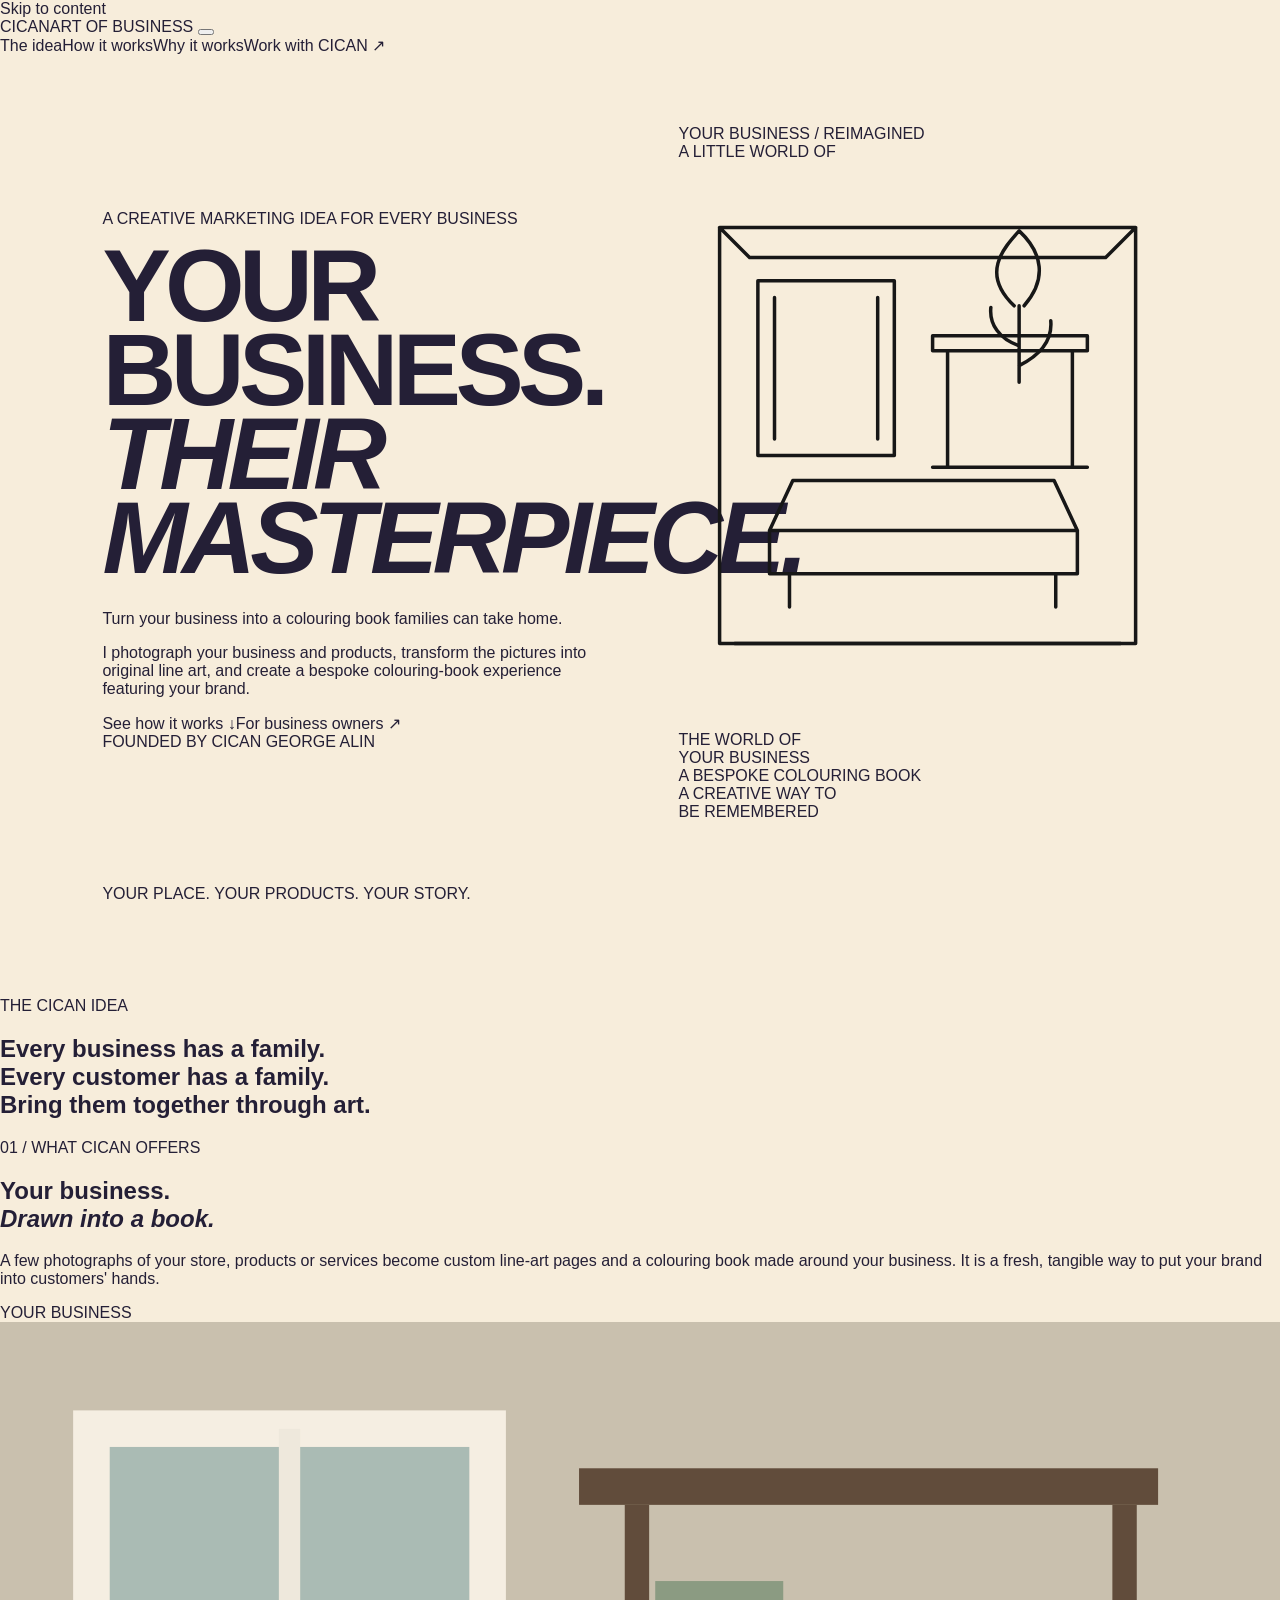
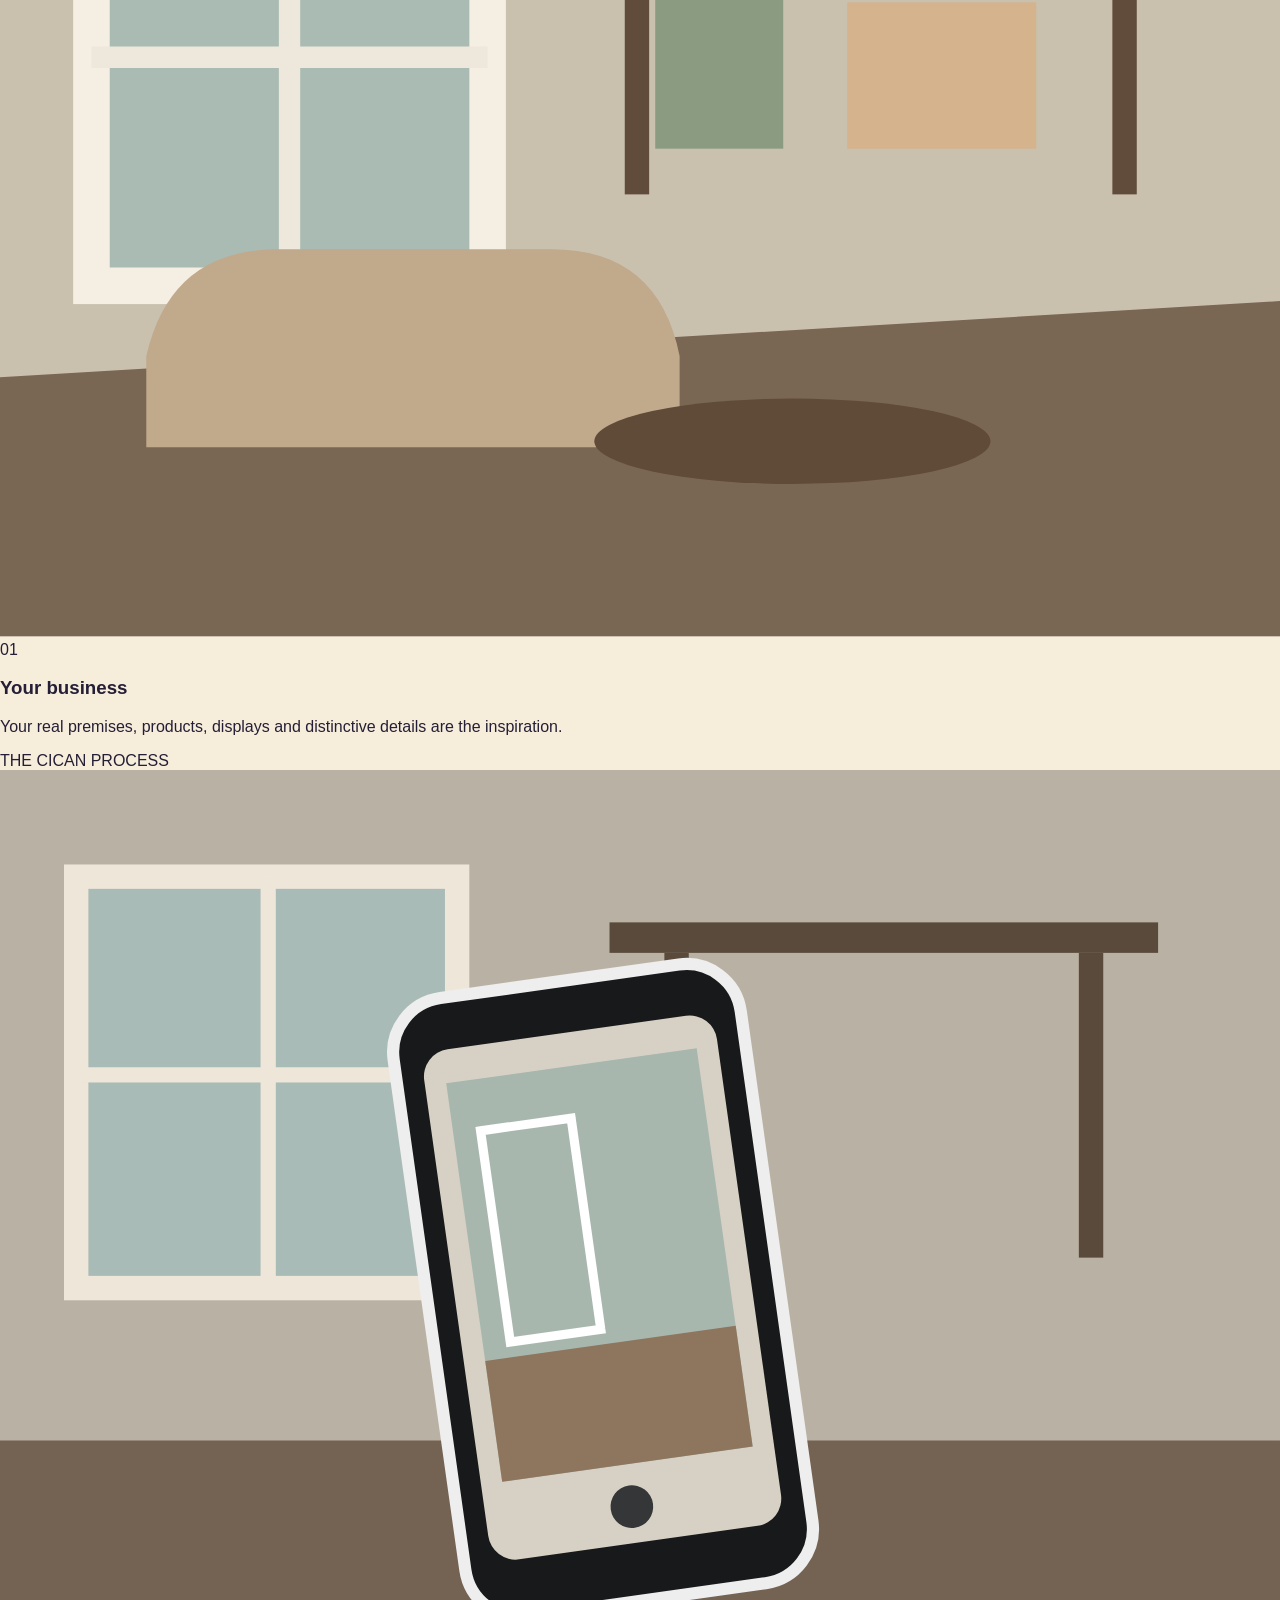
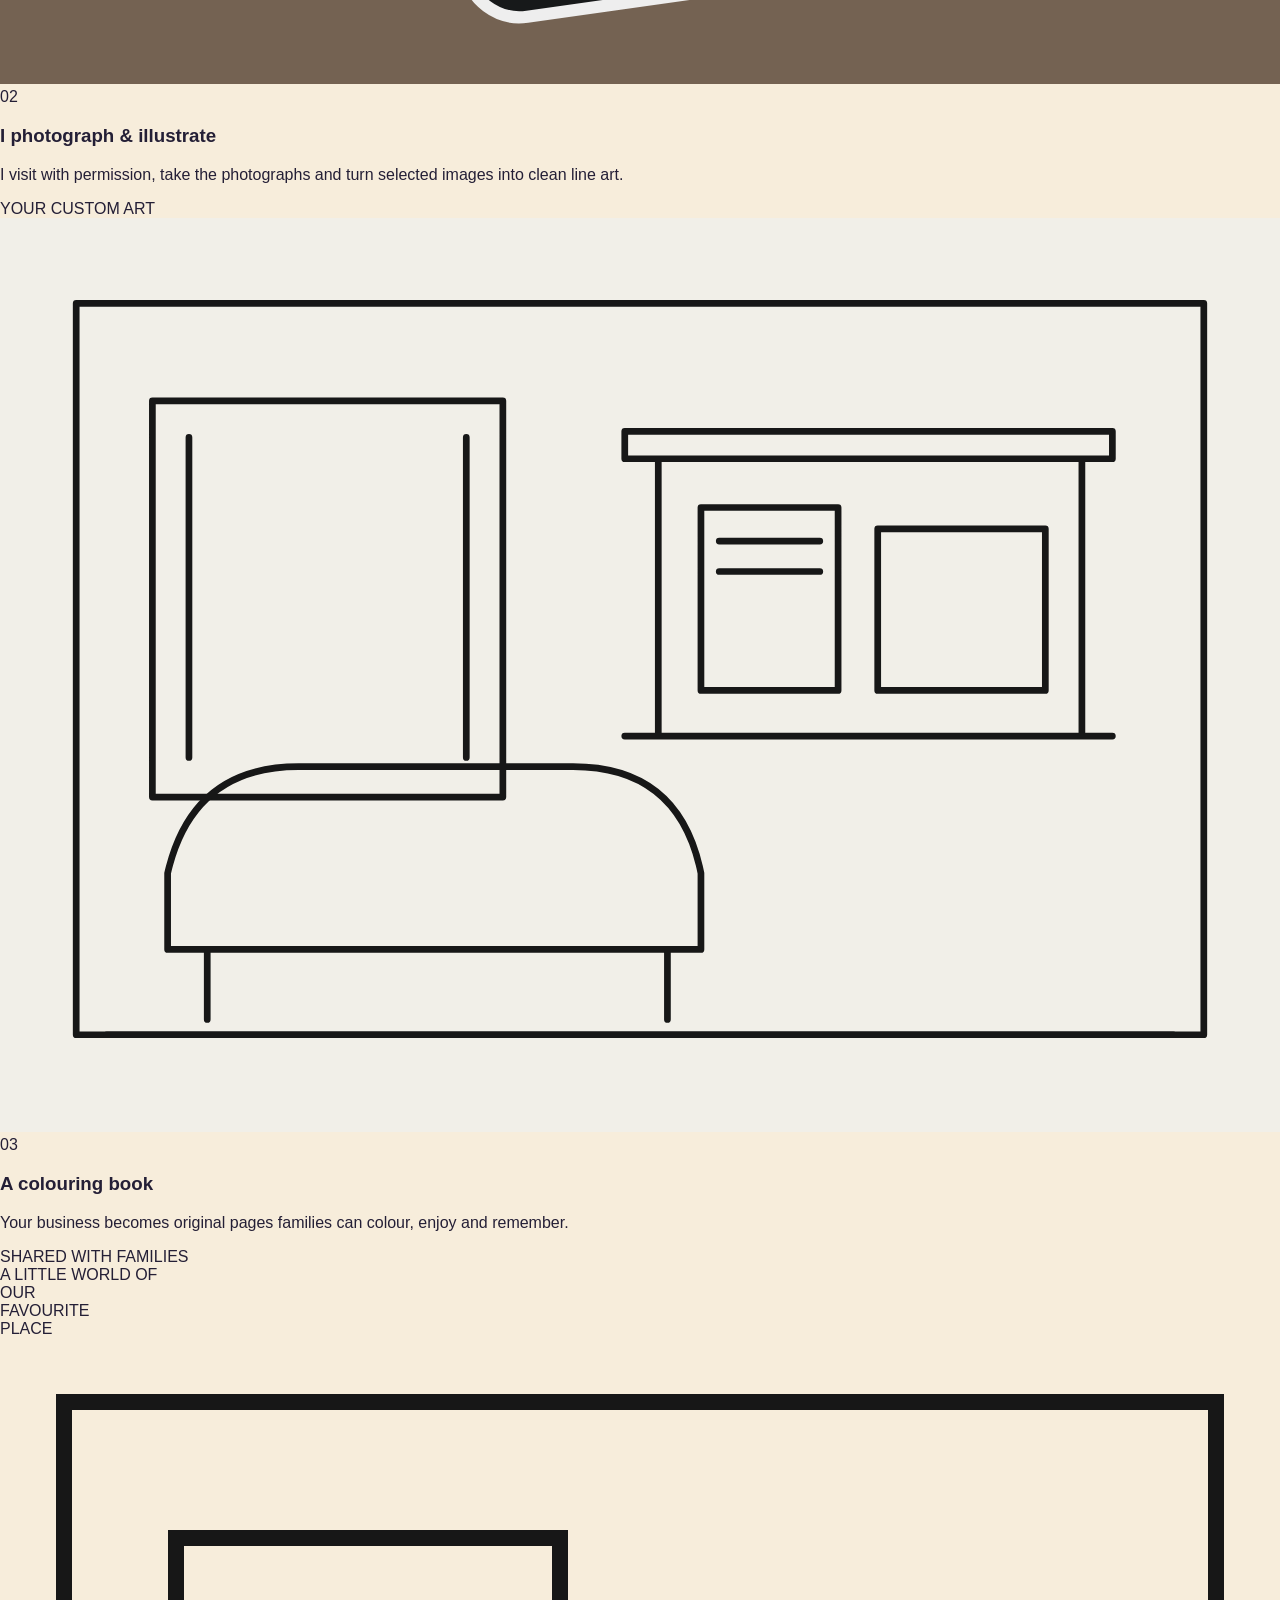
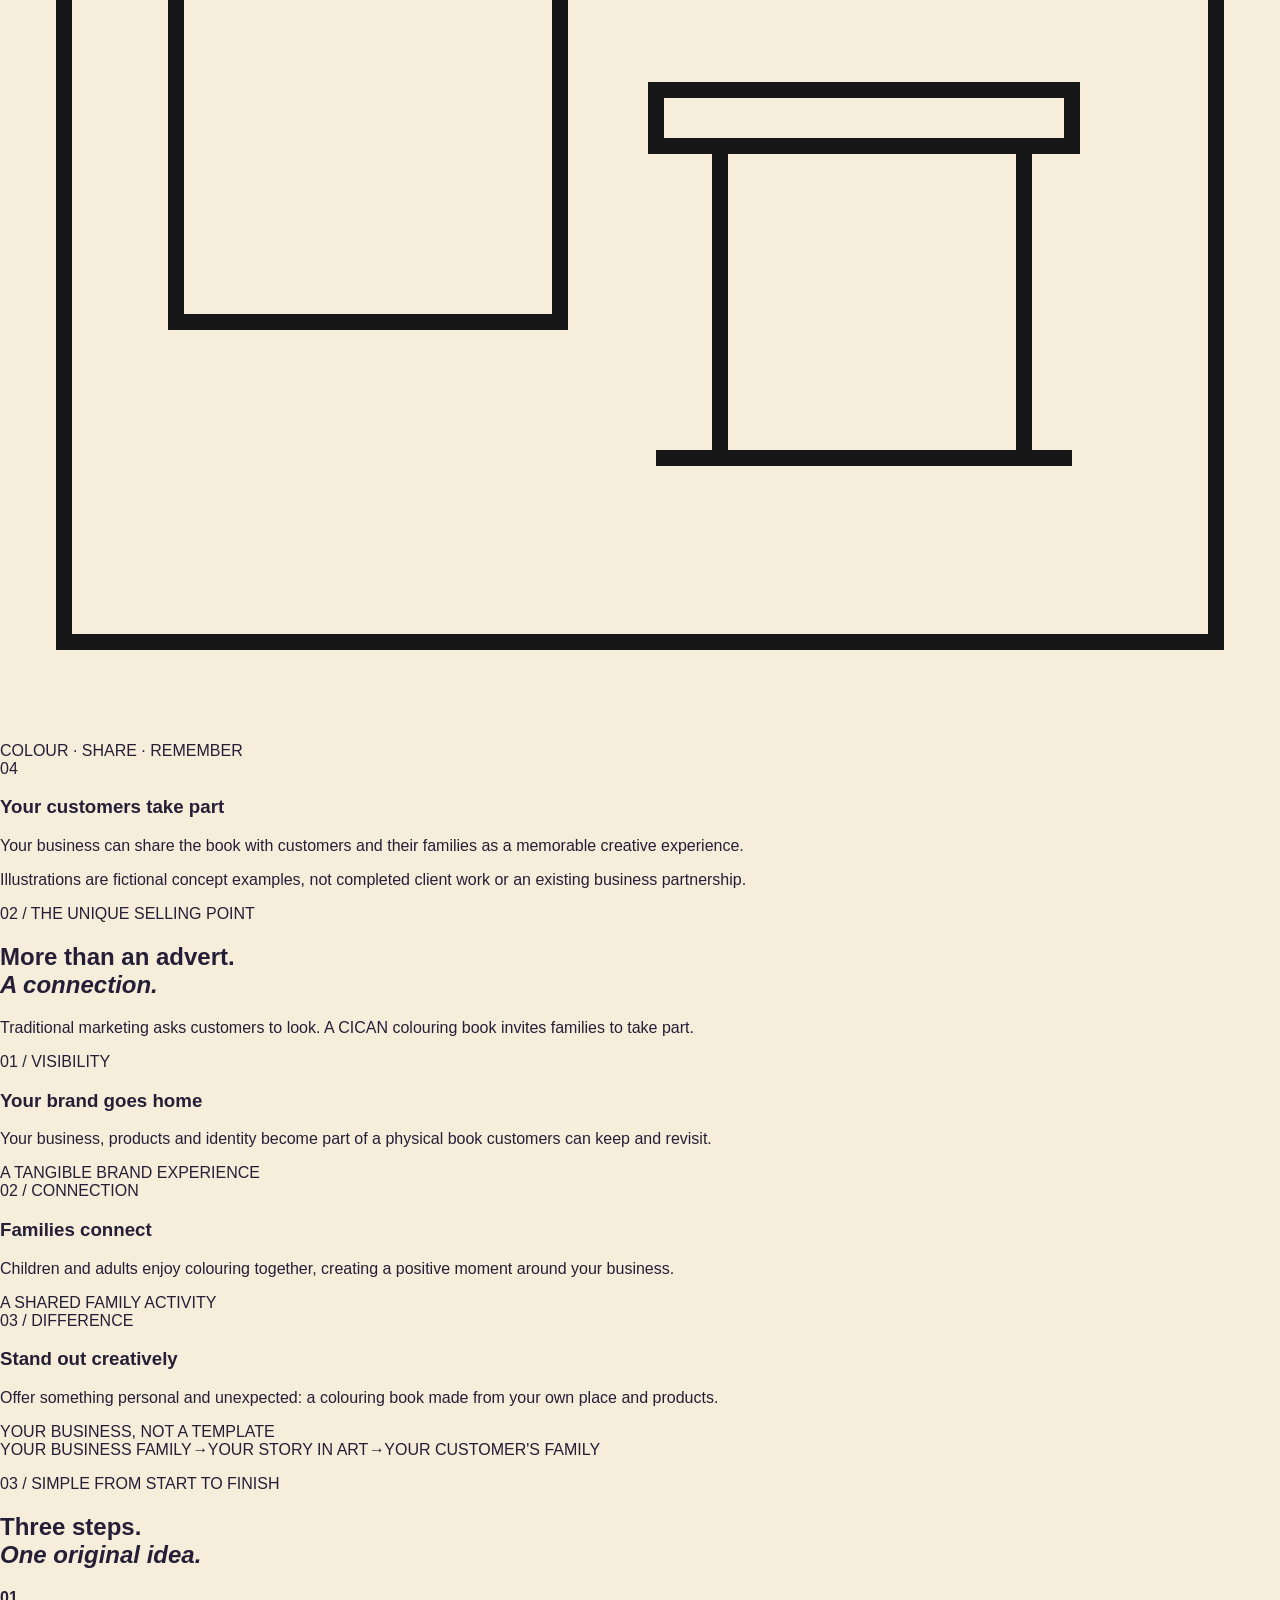
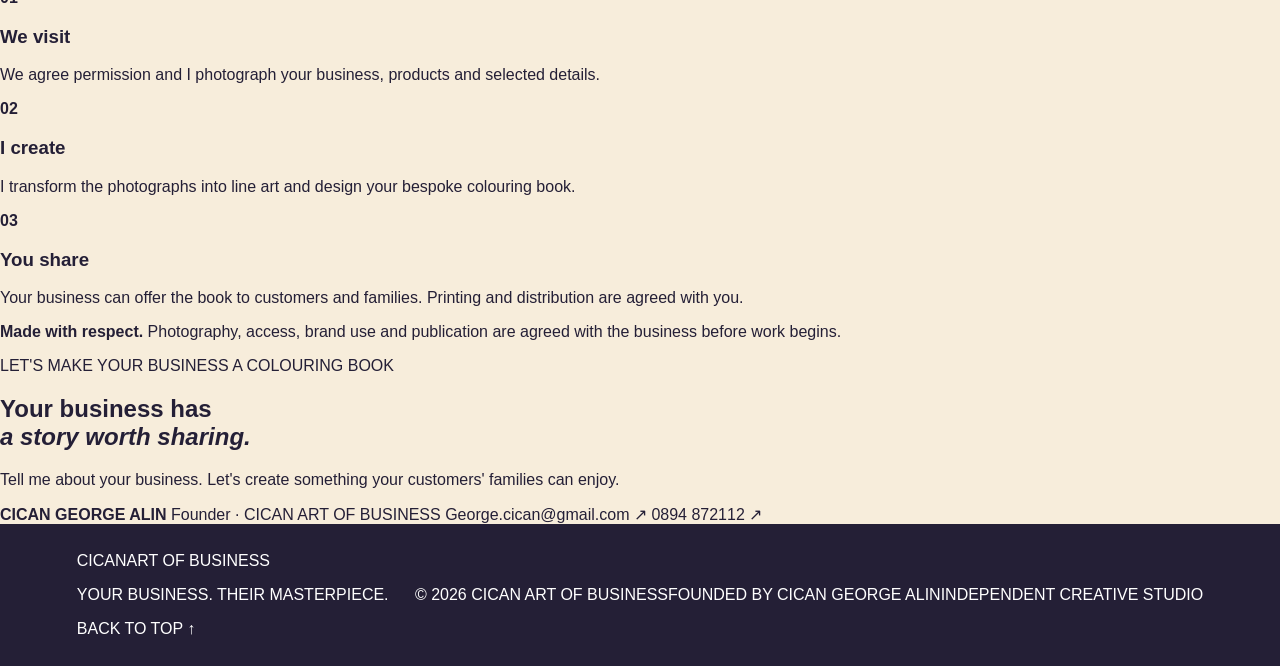
==== commit 0e0c0bb9: "Restore colourful concise homepage and founder contact" ====
--- a/index.html
+++ b/index.html
@@ -3,266 +3,161 @@
 <head>
   <meta charset="utf-8">
   <meta name="viewport" content="width=device-width, initial-scale=1">
-  <meta name="theme-color" content="#080808">
-  <meta name="description" content="CICAN ART OF BUSINESS creates bespoke visual stories and illustrated colouring-book experiences for businesses. See business differently.">
+  <meta name="theme-color" content="#7048ff">
+  <meta name="description" content="CICAN ART OF BUSINESS transforms approved business photography into original line art and bespoke colouring books that connect businesses with customers and families.">
   <meta name="author" content="CICAN GEORGE ALIN">
+  <meta name="robots" content="index, follow">
   <link rel="canonical" href="https://cicangeorgealin.github.io/cican-art-of-business/">
   <link rel="icon" type="image/svg+xml" href="assets/images/favicon.svg">
   <meta property="og:type" content="website">
-  <meta property="og:title" content="CICAN ART OF BUSINESS — See Business Differently">
-  <meta property="og:description" content="Your place. Your story. Reimagined as original art and a bespoke creative experience.">
+  <meta property="og:title" content="CICAN ART OF BUSINESS — Your Business. Their Masterpiece.">
+  <meta property="og:description" content="Turn your business into original line art and a bespoke colouring-book experience families can enjoy together.">
   <meta property="og:url" content="https://cicangeorgealin.github.io/cican-art-of-business/">
-  <title>CICAN ART OF BUSINESS — See Business Differently</title>
-  <link rel="preconnect" href="https://fonts.googleapis.com">
-  <link rel="preconnect" href="https://fonts.gstatic.com" crossorigin>
-  <link href="https://fonts.googleapis.com/css2?family=DM+Sans:wght@400;500;600;700;800&family=Manrope:wght@400;500;600;700;800&display=swap" rel="stylesheet">
-  <link rel="stylesheet" href="assets/css/home.css">
+  <meta property="og:site_name" content="CICAN ART OF BUSINESS">
+  <meta name="twitter:card" content="summary">
+  <title>CICAN ART OF BUSINESS — Your Business. Their Masterpiece.</title>
+  <link rel="stylesheet" href="assets/css/style.css">
 </head>
 <body>
+  <a class="skip-link" href="#main">Skip to content</a>
   <header class="site-header">
-    <a class="wordmark" href="#top" aria-label="CICAN Art of Business home">CICAN<span>ART OF BUSINESS</span></a>
-    <button class="menu" type="button" aria-label="Open navigation" aria-expanded="false">☰</button>
-    <nav class="site-nav" aria-label="Main navigation">
-      <a href="#concept">THE CONCEPT</a>
-      <a href="#concept-gallery">CONCEPT GALLERY</a>
-      <a href="#services">WHAT WE CREATE</a>
-      <a href="#process">THE PROCESS</a>
-      <a href="philosophy.html">OUR PHILOSOPHY</a>
-      <a class="nav-contact" href="#contact">START A PROJECT <span>↗</span></a>
+    <a class="wordmark" href="#home" aria-label="CICAN Art of Business home"><span class="wordmark-main">CICAN</span><span class="wordmark-sub">ART OF BUSINESS</span></a>
+    <button class="menu-toggle" type="button" aria-label="Open navigation" aria-expanded="false" aria-controls="primary-nav"><span></span><span></span></button>
+    <nav class="primary-nav" id="primary-nav" aria-label="Main navigation">
+      <a href="#idea">The idea</a><a href="#how">How it works</a><a href="#benefit">Why it works</a><a class="nav-contact" href="#contact">Work with CICAN ↗</a>
     </nav>
   </header>
-
-  <main id="top">
-    <section class="hero">
+  <main id="main">
+    <section class="hero section-shell" id="home">
       <div class="hero-copy">
-        <p class="eyebrow"><span class="eyebrow-line"></span> AN INDEPENDENT CREATIVE STUDIO</p>
-        <h1>SEE BUSINESS<br><em>DIFFERENTLY.</em></h1>
-        <p class="hero-lede">We turn the character of real businesses into original visual stories, bespoke illustrations and memorable creative experiences.</p>
-        <div class="hero-actions">
-          <a class="button button-light" href="#concept">DISCOVER THE IDEA <span>↓</span></a>
-          <a class="text-link" href="#process">HOW IT WORKS <span>↗</span></a>
-        </div>
-        <p class="founder-note">AN IDEA BY <strong>CICAN GEORGE ALIN</strong></p>
+        <p class="eyebrow">A CREATIVE MARKETING IDEA FOR EVERY BUSINESS</p>
+        <h1>YOUR BUSINESS.<br><em>THEIR MASTERPIECE.</em></h1>
+        <p class="hero-lede">Turn your business into a colouring book families can take home.</p>
+        <p class="hero-description">I photograph your business and products, transform the pictures into original line art, and create a bespoke colouring-book experience featuring your brand.</p>
+        <div class="hero-actions"><a class="button button-light" href="#how">See how it works ↓</a><a class="text-link" href="#contact">For business owners ↗</a></div>
+        <div class="hero-footnote"><span class="status-dot"></span> FOUNDED BY CICAN GEORGE ALIN</div>
       </div>
-      <div class="hero-visual" aria-label="Original line illustration of a small independent business">
-        <div class="visual-index"><span>FIG. 01</span><span>THE ART OF SEEING</span></div>
-        <div class="visual-frame">
-          <svg viewBox="0 0 620 570" role="img" aria-labelledby="shopTitle shopDesc">
-            <title id="shopTitle">An illustrated independent business</title>
-            <desc id="shopDesc">A detailed black and white line drawing of a welcoming storefront, plants and a striped awning.</desc>
-            <g fill="none" stroke="currentColor" stroke-width="2.2" stroke-linecap="round" stroke-linejoin="round">
-              <path d="M65 480h490M92 480V203l42-70h352l42 70v277"/>
-              <path d="M92 203h436M112 203l23-70m0 70 23-70m0 70 23-70m0 70 23-70m0 70 23-70m0 70 23-70m0 70 23-70m0 70 23-70m0 70 23-70m0 70 23-70m0 70 23-70"/>
-              <path d="M112 203h396v36H112zM112 239h396v17H112z"/>
-              <path d="M133 256v179h144V256M296 256v179h181V256"/>
-              <path d="M148 277h114v143H148zM311 278h151v142H311z"/>
-              <path d="M162 292h86v112h-86zM325 292h123v112H325z"/>
-              <path d="M205 292v112m-43-56h86M386 292v112m-61-56h123"/>
-              <path d="M278 435h18M296 435v-88q0-26 26-26h7q26 0 26 26v88"/>
-              <path d="M302 435h45M318 376h18m-9-9v18"/>
-              <path d="M68 480v24h484v-24M83 504v18h454v-18"/>
-              <path d="M121 522h381M145 522v14m332-14v14"/>
-              <path d="M74 435h45v45H74zM501 435h45v45h-45z"/>
-              <path d="M96 435v-40m-16 40q-8-25 16-40 24 15 16 40M523 435v-40m-16 40q-8-25 16-40 24 15 16 40"/>
-              <path d="M155 175h306M179 156h258"/>
-              <path d="M196 156v-22m-12 22h24m176 0v-22m-12 22h24"/>
-              <path d="M365 435v-30m-15 0h30m-15-18v18"/>
-              <path d="M370 387q-18-18 0-34 18 16 0 34zm0 0q-28-2-25-24 22-3 25 24zm0 0q28-2 25-24-22-3-25 24z"/>
-            </g>
-            <g fill="none" stroke="currentColor" stroke-width="1.5">
-              <path d="M185 316h40m-40 12h40m-40 12h40m-40 12h40m-40 12h40m-40 12h40"/>
-              <path d="M340 315h90m-90 12h90m-90 12h90m-90 12h90m-90 12h90"/>
-              <path d="M105 468q-12-16 0-28 12 12 0 28zm0 0q-18-2-16-18 15-2 16 18zm0 0q18-2 16-18-15-2-16 18z"/>
-              <path d="M524 468q-12-16 0-28 12 12 0 28zm0 0q-18-2-16-18 15-2 16 18zm0 0q18-2 16-18-15-2-16 18z"/>
-            </g>
-            <g fill="currentColor">
-              <circle cx="205" cy="300" r="3"/><circle cx="386" cy="300" r="3"/>
-              <path d="M286 116l7-20 7 20 20 7-20 7-7 20-7-20-20-7z"/>
+      <div class="hero-cover-wrap">
+        <div class="hero-cover-label">YOUR BUSINESS / REIMAGINED</div>
+        <div class="hero-book">
+          <div class="cover-top">A LITTLE WORLD OF</div>
+          <svg viewBox="0 0 300 340" role="img" aria-label="Concept illustration of a business interior on a colouring book cover">
+            <g fill="none" stroke="#171717" stroke-width="2.1" stroke-linecap="round" stroke-linejoin="round">
+              <path d="M25 40h250v250H25zM25 40l18 18h214l18-18"/>
+              <path d="M48 72h82v105H48zM58 82v85m62-85v85M48 177h82"/>
+              <path d="M153 105h93v9h-93zM162 114v70m75-70v70M153 184h93"/>
+              <path d="M55 222h185v26H55zM67 248v20m160-20v20M55 222l14-30h157l14 30"/>
+              <path d="M202 87c-20-19-7-34 3-45 14 13 17 29 3 45m-3 0v46m0-22c-12-4-18-13-17-23m17 35c14-7 20-16 19-27"/>
+              <path d="M34 290h232"/>
             </g>
           </svg>
-          <div class="visual-caption"><span>REAL PLACES</span><span>ORIGINAL ARTWORK</span><span>MADE TO SHARE</span></div>
+          <div class="cover-title">THE WORLD OF<br><span>YOUR BUSINESS</span></div>
+          <div class="cover-bottom">A BESPOKE COLOURING BOOK</div>
         </div>
-        <div class="visual-side-note">A BUSINESS IS MORE THAN A BUILDING.</div>
+        <div class="hero-cover-note">A CREATIVE WAY TO<br>BE REMEMBERED</div>
       </div>
-      <div class="hero-bottom"><span>01 / 04</span><span>PHOTOGRAPH · INTERPRET · CREATE</span><span>SCROLL TO EXPLORE ↓</span></div>
+      <div class="hero-bottom-note">YOUR PLACE. YOUR PRODUCTS. YOUR STORY.</div>
     </section>
 
-    <section class="intro-band" id="concept">
-      <div class="section-label"><span>01</span><span>THE CONCEPT</span></div>
-      <div class="intro-content">
-        <p class="eyebrow">YOUR BUSINESS, SEEN THROUGH A NEW LENS</p>
-        <h2>Every business has a world<br>of details worth <em>discovering.</em></h2>
-        <div class="intro-bottom">
-          <p>From the front door to the familiar details inside, we look closely at what makes a place distinctive. We turn approved original photography into carefully crafted line art and bespoke publications that invite people to look again.</p>
-          <p class="intro-aside">NOT GENERIC TEMPLATES.<br>NOT STOCK ILLUSTRATIONS.<br><strong>YOUR PLACE. YOUR STORY.</strong></p>
+    <section class="statement-band">
+      <div class="section-shell statement-inner">
+        <p class="eyebrow">THE CICAN IDEA</p>
+        <h2>Every business has a family.<br>Every customer has a family.<br><span>Bring them together through art.</span></h2>
+      </div>
+    </section>
+
+    <section class="section-shell section-pad" id="idea">
+      <div class="section-heading">
+        <p class="eyebrow">01 / WHAT CICAN OFFERS</p>
+        <h2>Your business.<br><i>Drawn into a book.</i></h2>
+        <p class="section-intro">A few photographs of your store, products or services become custom line-art pages and a colouring book made around your business. It is a fresh, tangible way to put your brand into customers' hands.</p>
+      </div>
+      <div class="journey-grid">
+        <article class="journey-card">
+          <div class="journey-visual photo-scene"><span class="visual-counter">YOUR BUSINESS</span>
+            <svg viewBox="0 0 420 300" role="img" aria-label="Stylised example of a welcoming shop interior">
+              <rect width="420" height="300" fill="#c9c0ae"/><path d="M0 215L420 190V300H0Z" fill="#796653"/>
+              <rect x="30" y="35" width="130" height="150" fill="#aabbb4" stroke="#f5eee2" stroke-width="12"/><path d="M95 35v150M30 110h130" stroke="#eee8dc" stroke-width="7"/>
+              <rect x="190" y="48" width="190" height="12" fill="#614c3b"/><rect x="205" y="60" width="8" height="95" fill="#614c3b"/><rect x="365" y="60" width="8" height="95" fill="#614c3b"/>
+              <rect x="215" y="85" width="42" height="55" fill="#8b9b82"/><rect x="278" y="92" width="62" height="48" fill="#d4b38d"/>
+              <path d="M48 208q8-35 43-35h90q35 0 42 35v30H48Z" fill="#c1a98c"/><ellipse cx="260" cy="236" rx="65" ry="14" fill="#604a38"/>
+            </svg>
+          </div>
+          <div class="journey-text"><span class="step-number">01</span><h3>Your business</h3><p>Your real premises, products, displays and distinctive details are the inspiration.</p></div>
+        </article>
+        <article class="journey-card">
+          <div class="journey-visual phone-scene"><span class="visual-counter">THE CICAN PROCESS</span>
+            <svg viewBox="0 0 420 300" role="img" aria-label="Illustration of a phone photographing a business interior">
+              <rect width="420" height="300" fill="#b9b1a3"/><path d="M0 220h420v80H0z" fill="#746252"/>
+              <rect x="25" y="35" width="125" height="135" fill="#a9bbb6" stroke="#eee6d9" stroke-width="8"/><path d="M88 35v135M25 100h125" stroke="#eee6d9" stroke-width="5"/>
+              <rect x="200" y="50" width="180" height="10" fill="#594a3b"/><rect x="218" y="60" width="8" height="100" fill="#594a3b"/><rect x="354" y="60" width="8" height="100" fill="#594a3b"/>
+              <g transform="translate(140 68) rotate(-8 60 100)"><rect width="115" height="205" rx="18" fill="#17191a" stroke="#eee" stroke-width="4"/><rect x="9" y="17" width="97" height="169" rx="9" fill="#d7d1c5"/><rect x="16" y="28" width="83" height="132" fill="#a8b7ad"/><path d="M16 120h83v40H16Z" fill="#8e765e"/><path d="M25 45h30v70H25zM55 45v70" fill="none" stroke="#fff" stroke-width="3"/><circle cx="57" cy="174" r="7" fill="#343637"/></g>
+            </svg>
+          </div>
+          <div class="journey-text"><span class="step-number">02</span><h3>I photograph & illustrate</h3><p>I visit with permission, take the photographs and turn selected images into clean line art.</p></div>
+        </article>
+        <article class="journey-card">
+          <div class="journey-visual line-scene"><span class="visual-counter">YOUR CUSTOM ART</span>
+            <svg viewBox="0 0 420 300" role="img" aria-label="Black and white line-art illustration of a shop interior">
+              <rect width="420" height="300" fill="#f1efe8"/><g fill="none" stroke="#171717" stroke-width="2.2" stroke-linecap="round" stroke-linejoin="round">
+                <path d="M25 28h370v240H25z"/><path d="M50 60h115v130H50zM62 72v105m91-105v105M50 190h115"/>
+                <path d="M205 70h160v9H205zM216 79v91m139-91v91M205 170h160"/>
+                <path d="M230 95h45v60h-45zM288 102h55v53h-55zM236 106h33m-33 10h33"/>
+                <path d="M55 215q8-35 43-35h90q35 0 42 35v25H55ZM68 240v23m151-23v23M35 268h350"/>
+              </g>
+            </svg>
+          </div>
+          <div class="journey-text"><span class="step-number">03</span><h3>A colouring book</h3><p>Your business becomes original pages families can colour, enjoy and remember.</p></div>
+        </article>
+        <article class="journey-card">
+          <div class="journey-visual book-scene"><span class="visual-counter">SHARED WITH FAMILIES</span>
+            <div class="mini-book"><div class="mini-book-top">A LITTLE WORLD OF</div><div class="mini-book-name">OUR<br>FAVOURITE<br>PLACE</div><svg viewBox="0 0 160 125" role="img" aria-label="Colouring book page"><g fill="none" stroke="#171717" stroke-width="2"><path d="M8 8h144v105H8zM22 25h48v48H22zM82 44h52v7H82zM90 51v39m38-39v39M82 90h52"/></g></svg><div class="mini-book-foot">COLOUR · SHARE · REMEMBER</div></div>
+            <div class="people-group" aria-hidden="true"><div class="person adult"><i></i><b></b></div><div class="person child"><i></i><b></b></div><div class="person adult second"><i></i><b></b></div></div>
+            <div class="colour-pencils"><i></i><i></i><i></i><i></i><i></i></div>
+          </div>
+          <div class="journey-text"><span class="step-number">04</span><h3>Your customers take part</h3><p>Your business can share the book with customers and their families as a memorable creative experience.</p></div>
+        </article>
+      </div>
+      <p class="visual-disclaimer">Illustrations are fictional concept examples, not completed client work or an existing business partnership.</p>
+    </section>
+
+    <section class="experience-section section-pad" id="benefit">
+      <div class="section-shell">
+        <div class="section-heading"><p class="eyebrow">02 / THE UNIQUE SELLING POINT</p><h2>More than an advert.<br><i>A connection.</i></h2><p class="section-intro">Traditional marketing asks customers to look. A CICAN colouring book invites families to take part.</p></div>
+        <div class="audience-grid">
+          <article><div class="audience-icon">01 / VISIBILITY</div><h3>Your brand goes home</h3><p>Your business, products and identity become part of a physical book customers can keep and revisit.</p><span>A TANGIBLE BRAND EXPERIENCE</span></article>
+          <article><div class="audience-icon">02 / CONNECTION</div><h3>Families connect</h3><p>Children and adults enjoy colouring together, creating a positive moment around your business.</p><span>A SHARED FAMILY ACTIVITY</span></article>
+          <article><div class="audience-icon">03 / DIFFERENCE</div><h3>Stand out creatively</h3><p>Offer something personal and unexpected: a colouring book made from your own place and products.</p><span>YOUR BUSINESS, NOT A TEMPLATE</span></article>
+        </div>
+        <div class="relationship-line"><span>YOUR BUSINESS FAMILY</span><i>→</i><span>YOUR STORY IN ART</span><i>→</i><span>YOUR CUSTOMER'S FAMILY</span></div>
+      </div>
+    </section>
+
+    <section class="section-shell section-pad business-section" id="how">
+      <div class="section-heading"><p class="eyebrow">03 / SIMPLE FROM START TO FINISH</p><h2>Three steps.<br><i>One original idea.</i></h2></div>
+      <div class="method-grid">
+        <article><b>01</b><h3>We visit</h3><p>We agree permission and I photograph your business, products and selected details.</p></article>
+        <article><b>02</b><h3>I create</h3><p>I transform the photographs into line art and design your bespoke colouring book.</p></article>
+        <article><b>03</b><h3>You share</h3><p>Your business can offer the book to customers and families. Printing and distribution are agreed with you.</p></article>
+      </div>
+      <p class="permission-note"><strong>Made with respect.</strong> Photography, access, brand use and publication are agreed with the business before work begins.</p>
+    </section>
+
+    <section class="contact-section section-pad" id="contact">
+      <div class="section-shell contact-inner">
+        <p class="eyebrow">LET'S MAKE YOUR BUSINESS A COLOURING BOOK</p>
+        <h2>Your business has<br><i>a story worth sharing.</i></h2>
+        <p>Tell me about your business. Let's create something your customers' families can enjoy.</p>
+        <div class="contact-card">
+          <strong>CICAN GEORGE ALIN</strong>
+          <span>Founder · CICAN ART OF BUSINESS</span>
+          <a href="mailto:George.cican@gmail.com">George.cican@gmail.com ↗</a>
+          <a href="tel:+353894872112">0894 872112 ↗</a>
         </div>
       </div>
     </section>
-
-    <section class="transformation section-pad" id="transformation">
-      <div class="section-heading">
-        <div class="section-label"><span>02</span><span>THE TRANSFORMATION</span></div>
-        <h2>FROM THE<br><em>REAL WORLD</em><br>TO YOUR PAGE.</h2>
-        <p>A visual journey from an approved photograph to original artwork ready to become part of a bespoke publication.</p>
-      </div>
-      <div class="transformation-grid">
-        <article class="art-panel art-photo">
-          <div class="panel-top"><span>01 / SOURCE</span><span>THE PLACE</span></div>
-          <div class="scene scene-colour" aria-label="Stylised example of a business interior">
-            <div class="scene-window"></div><div class="scene-shelf"></div><div class="scene-counter"></div><div class="scene-plant"></div><div class="scene-lamp"></div><div class="scene-floor"></div>
-          </div>
-          <div class="panel-bottom"><strong>THE ORIGINAL</strong><span>APPROVED PHOTOGRAPHY</span></div>
-        </article>
-        <div class="transform-arrow" aria-hidden="true">→</div>
-        <article class="art-panel art-line">
-          <div class="panel-top"><span>02 / INTERPRET</span><span>THE ARTWORK</span></div>
-          <div class="scene scene-outline" aria-label="Line-art interpretation of a business interior">
-            <div class="scene-window"></div><div class="scene-shelf"></div><div class="scene-counter"></div><div class="scene-plant"></div><div class="scene-lamp"></div><div class="scene-floor"></div>
-          </div>
-          <div class="panel-bottom"><strong>THE LINE ART</strong><span>ORIGINAL ILLUSTRATION</span></div>
-        </article>
-        <div class="transform-arrow" aria-hidden="true">→</div>
-        <article class="art-panel art-book">
-          <div class="panel-top"><span>03 / CREATE</span><span>THE PUBLICATION</span></div>
-          <div class="book-mockup"><div class="book-cover"><span>CICAN / CUSTOM EDITION</span><div>YOUR<br><em>business</em><br>IN ART</div><svg viewBox="0 0 180 125" aria-hidden="true"><g fill="none" stroke="currentColor" stroke-width="1.8"><path d="M8 112h164M20 108V42h140v66M30 60h42v40H30zM85 60h62v40H85zM14 42l76-28 76 28"/></g></svg><small>A CREATIVE KEEPSAKE</small></div></div>
-          <div class="panel-bottom"><strong>THE EXPERIENCE</strong><span>A BOOK MADE FOR YOU</span></div>
-        </article>
-      </div>
-      <p class="demo-note">VISUAL DEMONSTRATION — AN ORIGINAL CONCEPT, NOT A COMPLETED CLIENT COMMISSION.</p>
-    </section>
-
-    <section class="concept-gallery section-pad" id="concept-gallery">
-      <div class="section-label"><span>02A</span><span>THE CONCEPT GALLERY</span></div>
-      <div class="gallery-heading">
-        <div><p class="eyebrow">POSSIBILITIES, MADE VISIBLE</p><h2>ONE PLACE.<br><em>MANY WAYS TO TELL ITS STORY.</em></h2></div>
-        <p>These original visual demonstrations show how a business could be reimagined through illustration and a bespoke publication. They are concept examples, not completed client commissions.</p>
-      </div>
-      <div class="gallery-grid">
-        <article class="gallery-card gallery-cafe">
-          <div class="gallery-art">
-            <span class="gallery-index">CONCEPT 01 / HOSPITALITY</span>
-            <svg viewBox="0 0 520 340" role="img" aria-label="Original line illustration concept of a neighbourhood café">
-              <g fill="none" stroke="currentColor" stroke-width="2.2" stroke-linecap="round" stroke-linejoin="round">
-                <path d="M68 286h384M102 286V119h316v167M88 119h344l-24-49H112z"/>
-                <path d="M102 119h316v34H102zM102 153h316v14H102z"/>
-                <path d="M118 167v90h104v-90M238 167v90h160v-90"/>
-                <path d="M132 181h76v63h-76zM252 181h132v63H252z"/>
-                <path d="M170 181v63m-38-31h76M318 181v63m-66-31h132"/>
-                <path d="M229 286v-63q0-18 18-18t18 18v63M235 246h24"/>
-                <path d="M123 98h274M145 87h230"/>
-                <path d="M152 70v-17h44v17m128 0V53h44v17"/>
-                <path d="M76 286v17h368v-17M91 303h338"/>
-                <path d="M75 269h26m317 0h26"/>
-                <path d="M60 286v-52m-12 52q-8-18 12-31 20 13 12 31m365 0v-52m-12 52q-8-18 12-31 20 13 12 31"/>
-                <path d="M285 213h35m-17-17v35"/>
-              </g>
-              <g fill="currentColor"><circle cx="175" cy="197" r="3"/><circle cx="318" cy="197" r="3"/></g>
-            </svg>
-            <span class="gallery-stamp">A PLACE<br>TO PAUSE.</span>
-          </div>
-          <div class="gallery-copy"><div><h3>THE NEIGHBOURHOOD CAFÉ</h3><p>A familiar meeting place translated into a keepsake illustration and a small customer activity booklet.</p></div><span class="gallery-arrow">↗</span></div>
-          <div class="gallery-meta"><span>ILLUSTRATED PLACE</span><span>HOSPITALITY</span></div>
-        </article>
-        <article class="gallery-card gallery-retail">
-          <div class="gallery-art">
-            <span class="gallery-index">CONCEPT 02 / INDEPENDENT RETAIL</span>
-            <svg viewBox="0 0 520 340" role="img" aria-label="Original line illustration concept of an independent retail shop">
-              <g fill="none" stroke="currentColor" stroke-width="2.2" stroke-linecap="round" stroke-linejoin="round">
-                <path d="M62 286h396M93 286V126l31-52h272l31 52v160"/>
-                <path d="M93 126h334v34H93zM93 160h334v14H93z"/>
-                <path d="M111 174v86h112v-86M239 174v86h170v-86"/>
-                <path d="M126 188h82v58h-82zM255 188h138v58H255z"/>
-                <path d="M126 205h82m-82 17h82m-82 17h82M255 205h138m-138 17h138m-138 17h138"/>
-                <path d="M150 260v-27q0-13 13-13t13 13v27M163 220v-20"/>
-                <path d="M300 260v-44m-20 0h40m-20-20v20"/>
-                <path d="M104 110h312M126 96h268"/>
-                <path d="M73 286v18h374v-18M89 304h342"/>
-                <path d="M278 145h-35m17-17v35"/>
-                <path d="M430 269h34m-17-17v34"/>
-              </g>
-              <g fill="currentColor"><circle cx="164" cy="197" r="3"/><circle cx="323" cy="197" r="3"/></g>
-            </svg>
-            <span class="gallery-stamp">MADE OF<br>DETAILS.</span>
-          </div>
-          <div class="gallery-copy"><div><h3>THE INDEPENDENT SHOP</h3><p>Distinctive displays, signage and everyday objects become a visual story customers can colour and take home.</p></div><span class="gallery-arrow">↗</span></div>
-          <div class="gallery-meta"><span>DETAIL-LED ARTWORK</span><span>RETAIL</span></div>
-        </article>
-        <article class="gallery-card gallery-family">
-          <div class="gallery-art">
-            <span class="gallery-index">CONCEPT 03 / VISITOR EXPERIENCE</span>
-            <div class="book-spread" aria-label="Illustrated concept pages for a family activity booklet">
-              <div class="spread-page"><span>YOUR VISIT</span><svg viewBox="0 0 180 170" role="img" aria-label="Line illustration of a visitor attraction"><g fill="none" stroke="currentColor" stroke-width="2"><path d="M12 145h156M35 145V75l55-42 55 42v70M53 145V91h74v54M70 91v54m40-54v54M26 75h128M90 33V15m-8 0h16"/><path d="M18 145v-20m-8 20q-5-12 8-20 13 8 8 20m128 0v-20m-8 20q-5-12 8-20 13 8 8 20"/></g></svg><small>LOOK CLOSER</small></div>
-              <div class="spread-page spread-back"><span>FIND & COLOUR</span><svg viewBox="0 0 180 170" role="img" aria-label="Simple line-art objects to discover"><g fill="none" stroke="currentColor" stroke-width="2"><circle cx="53" cy="56" r="27"/><path d="M53 29v54M26 56h54M113 31h43v54h-43zM121 40h27m-27 10h27m-27 10h27M34 128h112m-90-19v38m70-38v38"/></g></svg><small>MAKE IT YOURS</small></div>
-            </div>
-            <span class="gallery-stamp">DISCOVER.<br>PLAY. REMEMBER.</span>
-          </div>
-          <div class="gallery-copy"><div><h3>THE FAMILY VISIT</h3><p>A place-based activity booklet that gives younger visitors a creative way to notice, explore and remember.</p></div><span class="gallery-arrow">↗</span></div>
-          <div class="gallery-meta"><span>ACTIVITY PUBLICATION</span><span>FAMILY EXPERIENCES</span></div>
-        </article>
-      </div>
-      <p class="gallery-disclaimer">ALL THREE EXAMPLES ARE ORIGINAL CONCEPT DEMONSTRATIONS. THEY DO NOT REPRESENT CLIENT WORK, CLIENT APPROVAL OR A COMPLETED COMMISSION.</p>
-    </section>
-
-    <section class="services section-pad" id="services">
-      <div class="section-label"><span>03</span><span>WHAT WE CREATE</span></div>
-      <div class="services-head"><h2>CREATIVE THINKING.<br><em>MADE TANGIBLE.</em></h2><p>One carefully considered creative project can bring together photography, illustration and publication design.</p></div>
-      <div class="service-list">
-        <article class="service-item"><span class="service-number">01</span><div><h3>VISUAL DISCOVERY</h3><p>We explore the character of your business and agree which spaces, objects and details can be photographed and represented.</p></div><span class="service-mark">↗</span></article>
-        <article class="service-item"><span class="service-number">02</span><div><h3>BESPOKE LINE ART</h3><p>Selected approved photographs become original black-and-white illustrations, prepared with colouring and print use in mind.</p></div><span class="service-mark">↗</span></article>
-        <article class="service-item"><span class="service-number">03</span><div><h3>CUSTOM PUBLICATIONS</h3><p>We bring the artwork together into a tailored colouring-book or illustrated publication that reflects the identity of your place.</p></div><span class="service-mark">↗</span></article>
-        <article class="service-item"><span class="service-number">04</span><div><h3>CREATIVE BRAND EXPERIENCES</h3><p>Create an activity that customers and families can enjoy during a visit or take away as a reminder of the experience.</p></div><span class="service-mark">↗</span></article>
-      </div>
-    </section>
-
-    <section class="audience-band">
-      <div class="section-label"><span>04</span><span>WHO IT IS FOR</span></div>
-      <div><p class="eyebrow">BUILT AROUND REAL PLACES</p><h2>FOR BUSINESSES<br>THAT HAVE A STORY<br><em>TO SHARE.</em></h2></div>
-      <div class="audience-tags"><span>HOSPITALITY</span><span>RETAIL</span><span>FAMILY EXPERIENCES</span><span>VISITOR ATTRACTIONS</span><span>INDEPENDENT BUSINESSES</span><span>COMMUNITY SPACES</span></div>
-    </section>
-
-    <section class="process section-pad" id="process">
-      <div class="section-label"><span>05</span><span>THE PROCESS</span></div>
-      <div class="process-heading"><h2>THOUGHTFUL<br>FROM <em>START</em><br>TO FINISH.</h2><p>Every commission begins with a conversation. Scope, permissions, creative direction and responsibilities are agreed before production starts.</p></div>
-      <div class="process-steps">
-        <article><span>01</span><h3>DISCOVER</h3><p>Understand your business, audience and the story you want to tell.</p></article>
-        <article><span>02</span><h3>AGREE</h3><p>Confirm access, photography boundaries, scope, fees and usage rights.</p></article>
-        <article><span>03</span><h3>CREATE</h3><p>Photograph approved details, develop the artwork and shape the publication.</p></article>
-        <article><span>04</span><h3>DELIVER</h3><p>Present the agreed creative files and publication-ready artwork for your next steps.</p></article>
-      </div>
-    </section>
-
-    <section class="commercial">
-      <div class="commercial-mark">C/</div>
-      <div><p class="eyebrow">A CLEAR CREATIVE PARTNERSHIP</p><h2>YOUR PROJECT.<br><em>AGREED TOGETHER.</em></h2><p>Each project is individually scoped. Creative fees, deliverables, revisions, licensing, deadlines and production responsibilities are agreed in writing. Printing and distribution are normally arranged and funded by the client; production management can be discussed separately.</p></div>
-    </section>
-
-    <section class="philosophy-callout">
-      <p class="eyebrow">BEHIND EVERY BUSINESS IS A HUMAN STORY</p>
-      <h2>WE CREATE ART.<br>WE RESPECT <em>THE STORY.</em></h2>
-      <p>Our philosophy is grounded in respect for people, place, evidence, permission and the value of things worth remembering.</p>
-      <a class="button button-light" href="philosophy.html">READ THE CICAN PHILOSOPHY <span>↗</span></a>
-    </section>
-
-    <section class="contact-section" id="contact">
-      <div class="section-label"><span>06</span><span>START A CONVERSATION</span></div>
-      <p class="eyebrow">HAVE A PLACE IN MIND?</p>
-      <h2>LET'S SEE IT<br><em>DIFFERENTLY.</em></h2>
-      <p>Tell us about your business and the experience you would like to create. Every project starts with a conversation.</p>
-      <div class="contact-details" aria-label="Business contact details">
-        <a class="contact-detail" href="mailto:George.cican@gmail.com"><span>EMAIL</span><strong>George.cican@gmail.com</strong><span aria-hidden="true">↗</span></a>
-        <a class="contact-detail" href="tel:+353894872112"><span>PHONE</span><strong>0894 872112</strong><span aria-hidden="true">↗</span></a>
-      </div>
-      <a class="button button-light" href="mailto:George.cican@gmail.com?subject=CICAN%20Art%20of%20Business%20Enquiry">SEND A PROJECT ENQUIRY <span>↗</span></a>
-      <div class="contact-signature">CICAN GEORGE ALIN <span>FOUNDER · CICAN ART OF BUSINESS</span></div>
-    </section>
   </main>
-
-  <footer class="site-footer">
-    <a class="wordmark" href="#top">CICAN<span>ART OF BUSINESS</span></a>
-    <p>SEE BUSINESS DIFFERENTLY.</p>
-    <a href="#top">BACK TO TOP ↑</a>
-    <small>© <span id="year">2026</span> CICAN ART OF BUSINESS. ALL RIGHTS RESERVED.</small>
-  </footer>
+  <footer class="site-footer"><div class="section-shell footer-main"><a class="wordmark" href="#home"><span class="wordmark-main">CICAN</span><span class="wordmark-sub">ART OF BUSINESS</span></a><p>YOUR BUSINESS. THEIR MASTERPIECE.</p><a href="#home">BACK TO TOP ↑</a></div><div class="section-shell footer-bottom"><span>© <span id="year">2026</span> CICAN ART OF BUSINESS</span><span>FOUNDED BY CICAN GEORGE ALIN</span><span>INDEPENDENT CREATIVE STUDIO</span></div></footer>
   <script src="assets/js/main.js" defer></script>
 </body>
 </html>
--- a/assets/css/style.css
+++ b/assets/css/style.css
@@ -0,0 +1,58 @@
+:root{--ink:#241f36;--paper:#f7eddb;--orange:#ff6a3d;--pink:#f5a9bd;--yellow:#ffd84b;--blue:#4f55d9;--mint:#b9e6d2;--serif:'DM Serif Display',Georgia,serif;--sans:Outfit,Arial,sans-serif}*{box-sizing:border-box}html{scroll-behavior:smooth}body{margin:0;background:var(--paper);color:var(--ink);font-family:var(--sans)}a{color:inherit;text-decoration:none}.topbar{height:82px;padding:0 5vw;display:flex;align-items:center;justify-content:space-between;border-bottom:1px solid #241f3622;position:sticky;top:0;background:#f7eddbed;backdrop-filter:blur(12px);z-index:10}.brand{font-size:25px;letter-spacing:-.05em;font-weight:800;line-height:.8}.brand span{display:block;font-size:8px;letter-spacing:.18em;margin-top:8px}.topbar nav{display:flex;align-items:center;gap:30px;font-size:10px;font-weight:800;letter-spacing:.08em}.nav-cta{background:var(--ink);color:white;padding:14px 19px;border-radius:40px}.menu{display:none;border:0;background:none;font-size:23px}.hero{min-height:660px;padding:70px 8vw 78px;display:grid;grid-template-columns:1fr 1fr;align-items:center;gap:5vw;overflow:hidden} .kicker{font-size:11px;letter-spacing:.17em;font-weight:800;margin:0 0 23px}.kicker span{display:inline-block;width:8px;height:8px;border-radius:50%;background:var(--orange);margin-right:8px}.hero h1{font-size:clamp(62px,8vw,112px);line-height:.82;letter-spacing:-.055em;margin:0 0 30px;font-weight:800}.hero h1 i,.section h2 i,.closing h2 i{font-family:var(--serif);font-weight:400;color:var(--orange);letter-spacing:-.035em}.hero-sub{font-size:17px;line-height:1.6;margin:0 0 28px}.hero-sub b{font-weight:800}.pill{display:inline-flex;align-items:center;gap:28px;background:var(--orange);color:var(--ink);border-radius:50px;padding:16px 21px;font-size:10px;font-weight:800;letter-spacing:.08em;box-shadow:5px 5px 0 var(--ink);transition:.2s}.pill:hover{transform:translate(3px,3px);box-shadow:2px 2px 0 var(--ink)}.pill span{font-size:17px} .founder{font-size:10px;letter-spacing:.13em;margin-top:42px;color:#777184}.founder b{color:var(--ink)}.hero-art{height:500px;position:relative;display:flex;justify-content:center;align-items:center;background:var(--yellow);border-radius:46% 54% 55% 45%/45% 43% 57% 55%;transform:rotate(2deg)}.book{width:270px;height:390px;background:#fffdf6;border:2px solid var(--ink);box-shadow:18px 18px 0 var(--blue),0 25px 35px #241f3628;transform:rotate(-7deg);padding:19px;display:flex;align-items:center;flex-direction:column;text-align:center} .book-small{font-size:10px;font-weight:800;letter-spacing:.14em}.book svg{width:100%;height:185px;margin:12px 0}.book-title{font-size:30px;line-height:.8;font-weight:800;letter-spacing:-.04em}.book-title i{font-family:var(--serif);font-size:39px;color:var(--orange);font-weight:400} .book-tag{margin-top:auto;font-size:9px;font-weight:800;letter-spacing:.14em;background:var(--mint);padding:8px 13px;border-radius:20px}.burst{position:absolute;top:28px;right:1%;background:var(--pink);border:1px solid var(--ink);border-radius:50%;width:98px;height:98px;display:grid;place-content:center;text-align:center;font-size:10px;line-height:1.4;font-weight:800;transform:rotate(10deg);z-index:2}.scribble{position:absolute;bottom:30px;left:8%;font-size:65px;color:var(--orange)}.pencil{position:absolute;width:10px;height:145px;border:2px solid var(--ink);border-radius:5px 5px 2px 2px;bottom:30px}.pencil:before{content:'';position:absolute;top:-12px;left:-2px;border-left:5px solid transparent;border-right:5px solid transparent;border-bottom:12px solid var(--ink)}.pencil-one{right:13%;background:var(--pink);transform:rotate(24deg)}.pencil-two{right:8%;background:var(--blue);transform:rotate(35deg);height:120px}.pencil-three{right:19%;background:var(--mint);transform:rotate(14deg);height:105px}.marquee{background:var(--blue);color:white;overflow:hidden;padding:17px 0;white-space:nowrap;font-size:12px;letter-spacing:.2em;font-weight:800}.marquee div{word-spacing:16px}.marquee b{color:var(--yellow);padding:0 15px}.section{padding:105px 8vw}.transform{background:#fffaf1}.section-top{display:grid;grid-template-columns:1fr auto;align-items:end;margin-bottom:42px}.section-top .kicker{grid-column:1/-1;color:var(--blue)}.section h2,.closing h2{font-size:clamp(54px,7.2vw,90px);line-height:.84;letter-spacing:-.05em;margin:0} .section-top .tiny-note{font-size:11px;letter-spacing:.13em;font-weight:800;align-self:end}.compare{display:grid;grid-template-columns:1fr 1fr;gap:24px;position:relative}.compare-card{margin:0;background:#f0e7d8;padding:12px;border-radius:9px}.compare-card.line{background:var(--mint)}.photo-illustration,.line-illustration{height:clamp(280px,48vw,580px);overflow:hidden;background:#d5e1df}.photo-illustration svg,.line-illustration svg{width:100%;height:100%;display:block}.line-illustration{background:#fff}.compare-card figcaption{display:flex;align-items:center;gap:12px;padding:15px 7px 5px;font-size:11px;letter-spacing:.12em;font-weight:800}.compare-card figcaption b{background:var(--ink);color:white;padding:8px 10px;border-radius:50%}.line figcaption b{background:var(--blue)}.swap{position:absolute;left:50%;top:45%;transform:translate(-50%,-50%);width:48px;height:48px;border-radius:50%;background:var(--orange);border:2px solid var(--ink);display:grid;place-items:center;font-size:25px;z-index:2} .caption-centre{text-align:center;font-size:11px;font-weight:800;letter-spacing:.14em;margin:30px 0 0}.book-section{display:grid;grid-template-columns:1fr 1fr;align-items:center;gap:10vw;background:var(--pink);min-height:560px}.book-display{position:relative;min-height:380px;display:grid;place-items:center}.book-3d{width:255px;height:350px;perspective:800px;filter:drop-shadow(23px 18px 0 var(--blue))}.book-cover{height:100%;background:var(--ink);color:white;padding:22px;display:flex;flex-direction:column;align-items:center;text-align:center;transform:rotateY(-12deg) rotateZ(-4deg);border-left:12px solid #423b60;box-shadow:inset 7px 0 #ffffff20} .book-cover>span,.book-cover small{font-size:10px;letter-spacing:.16em;font-weight:800}.cover-sketch{font-size:37px;line-height:.83;letter-spacing:-.04em;font-weight:800;margin-top:25px}.cover-sketch i{font-family:var(--serif);font-size:48px;color:var(--yellow);font-weight:400}.book-cover svg{width:100%;height:120px;margin:auto 0 10px}.floating-sticker{position:absolute;right:4%;top:10%;width:92px;height:92px;border-radius:50%;background:var(--yellow);border:1px solid var(--ink);display:grid;place-content:center;text-align:center;font-size:10px;font-weight:800;line-height:1.3;transform:rotate(12deg)}.book-copy h2{font-size:clamp(55px,7vw,86px);line-height:.85;letter-spacing:-.05em;margin:0}.book-copy>p:not(.kicker){max-width:320px;font-size:15px;line-height:1.7;margin:24px 0}.icon-row{display:flex;gap:24px;margin-top:30px}.icon-row span{font-size:28px;display:flex;flex-direction:column;gap:8px} .icon-row small{font-size:9px;font-weight:800;letter-spacing:.1em}.steps{background:var(--yellow);text-align:center}.steps .kicker{margin-bottom:38px}.step-strip{display:flex;justify-content:center;align-items:center;gap:clamp(18px,5vw,75px)}.step-strip>div{display:flex;align-items:center;gap:13px}.step-strip b{font-size:10px;color:var(--orange)}.step-icon{font-size:34px}.step-strip strong{font-size:11px;letter-spacing:.1em}.step-strip>i{font-style:normal;font-size:24px;color:var(--blue)}.closing{background:var(--orange);padding:100px 8vw;text-align:center;position:relative;overflow:hidden}.closing .kicker{margin-bottom:25px}.closing h2{font-size:clamp(65px,10vw,125px);margin-bottom:35px}.closing h2 i{color:white}.dark{background:var(--ink);color:white;box-shadow:5px 5px 0 white} .signature{font-size:10px;font-weight:800;letter-spacing:.16em;margin:42px 0 0}.closing-star{position:absolute;right:7%;top:5%;font-size:140px;color:#ffffff24}footer{background:var(--ink);color:white;padding:28px 6vw;display:flex;align-items:center;justify-content:space-between}footer .brand{color:var(--yellow)}footer>span,footer>a:last-child{font-size:10px;letter-spacing:.12em;font-weight:800}
+@media(max-width:760px){.kicker{font-size:10px}.compare-card figcaption{font-size:9px}.icon-row small{font-size:8px}.topbar{height:68px;padding:0 20px}.topbar nav{display:none;position:absolute;top:68px;left:0;right:0;padding:20px;background:var(--paper);flex-direction:column;align-items:stretch}.topbar nav.open{display:flex}.menu{display:block}.hero{grid-template-columns:1fr;padding:60px 7vw 65px;gap:35px}.hero h1{font-size:clamp(61px,14vw,95px)}.hero-art{height:420px;margin:0 2vw}.book{height:340px;width:235px}.book svg{height:145px}.section{padding:75px 6vw}.section-top{display:block}.section-top .tiny-note{margin-top:25px}.compare{gap:9px}.compare-card{padding:6px}.photo-illustration,.line-illustration{height:320px}.compare-card figcaption{font-size:7px;gap:6px}.swap{width:34px;height:34px;font-size:18px}.book-section{grid-template-columns:1fr;gap:15px;padding-top:65px;padding-bottom:75px}.book-display{min-height:330px}.book-3d{width:220px;height:305px}.book-copy{text-align:center}.book-copy>p:not(.kicker){margin:20px auto}.icon-row{justify-content:center}.step-strip{gap:10px}.step-strip>div{flex-direction:column;gap:5px}.step-strip strong{font-size:8px}.step-strip>i{font-size:16px}footer{padding:24px 6vw;gap:15px;flex-wrap:wrap}footer>span{order:3;width:100%}}@media(max-width:390px){.compare{grid-template-columns:1fr}.photo-illustration,.line-illustration{height:420px}.swap{top:50%;left:50%;transform:translate(-50%,-50%) rotate(90deg)}.step-strip{gap:7px}.step-strip strong{font-size:7px}.step-icon{font-size:27px}}@media(prefers-reduced-motion:reduce){html{scroll-behavior:auto}*{transition:none!important}}
+
+/* Alignment pass: consistent grids, baselines, image frames and mobile rhythm */
+:root{--content-max:1320px}
+.topbar{padding-left:max(5vw,calc((100vw - var(--content-max))/2));padding-right:max(5vw,calc((100vw - var(--content-max))/2))}
+.hero{max-width:1600px;margin-inline:auto;grid-template-columns:minmax(0,1fr) minmax(0,1fr);column-gap:clamp(36px,6vw,96px)}
+.hero-copy{max-width:590px;justify-self:start}
+.hero h1{max-width:9ch;text-wrap:balance}
+.hero-sub{max-width:34ch}
+.hero-art{width:100%;max-width:590px;justify-self:center}
+.section{padding-left:max(6vw,calc((100vw - var(--content-max))/2));padding-right:max(6vw,calc((100vw - var(--content-max))/2))}
+.section-top{max-width:var(--content-max);margin-left:auto;margin-right:auto}
+.compare{max-width:var(--content-max);margin-inline:auto;align-items:stretch}
+.compare-card{min-width:0;display:flex;flex-direction:column}
+.photo-illustration,.line-illustration{aspect-ratio:1/1; height:auto; min-height:0;display:flex;align-items:center;justify-content:center}
+.photo-illustration svg,.line-illustration svg{width:100%;height:100%;object-fit:contain}
+.compare-card figcaption{min-height:52px;align-items:center}
+.swap{top:50%}
+.caption-centre{max-width:var(--content-max);margin:28px auto 0}
+.book-section{grid-template-columns:minmax(0,1fr) minmax(0,1fr);column-gap:clamp(42px,8vw,120px)}
+.book-display{width:100%;min-width:0}
+.book-copy{max-width:500px;justify-self:start}
+.book-copy>p:not(.kicker){max-width:34ch}
+.steps .step-strip{max-width:900px;margin-inline:auto;justify-content:space-between}
+.closing>*{position:relative;z-index:1}
+footer{gap:24px}
+footer .brand{flex:0 0 auto}
+footer>span{text-align:center}
+@media(max-width:760px){
+ .topbar{padding-inline:20px}
+ .hero{grid-template-columns:minmax(0,1fr);padding:54px 7vw 60px;gap:34px}
+ .hero-copy{max-width:620px;width:100%;margin-inline:auto}
+ .hero-art{width:100%;max-width:520px;margin:0 auto;height:400px}
+ .section{padding:70px 6vw}
+ .section-top{display:block}
+ .compare{gap:12px}
+ .photo-illustration,.line-illustration{aspect-ratio:4/5;height:auto}
+ .compare-card figcaption{font-size:9px;gap:8px;padding:12px 5px 4px;min-height:48px;letter-spacing:.06em}
+ .compare-card figcaption b{flex:0 0 auto;padding:7px 8px}
+ .swap{top:50%}
+ .book-section{grid-template-columns:minmax(0,1fr);gap:24px}
+ .book-display{min-height:320px}
+ .book-copy{justify-self:center;width:100%;max-width:520px}
+ .step-strip{max-width:520px;margin-inline:auto;justify-content:space-between}
+ footer{justify-content:center;text-align:center}
+ footer>span{flex:1 0 100%;order:3}
+}
+@media(max-width:390px){
+ .hero-art{height:340px}
+ .book{width:210px;height:310px}
+ .compare{grid-template-columns:minmax(0,1fr)}
+ .photo-illustration,.line-illustration{aspect-ratio:4/3}
+ .swap{top:50%;transform:translate(-50%,-50%) rotate(90deg)}
+ .step-strip{gap:8px}
+ .step-strip>div{min-width:0}
+ .step-strip strong{font-size:8px}
+}
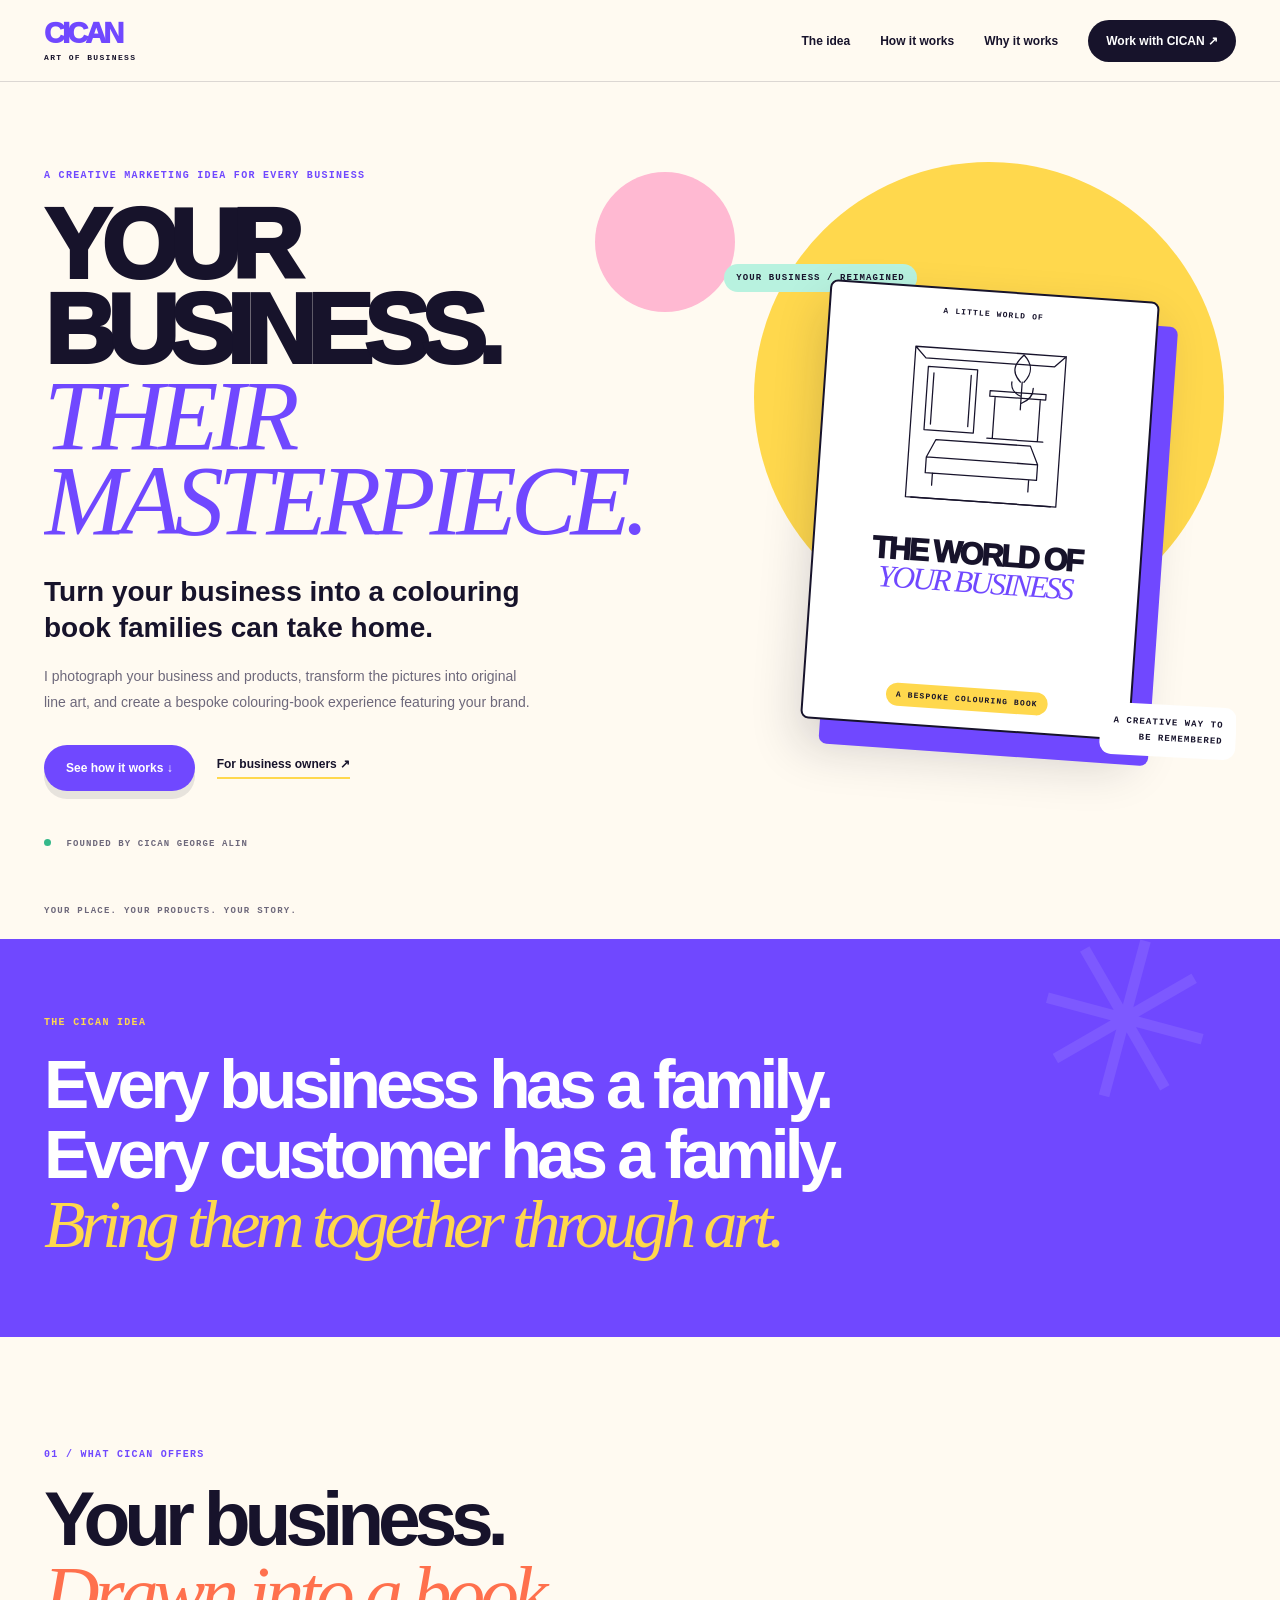
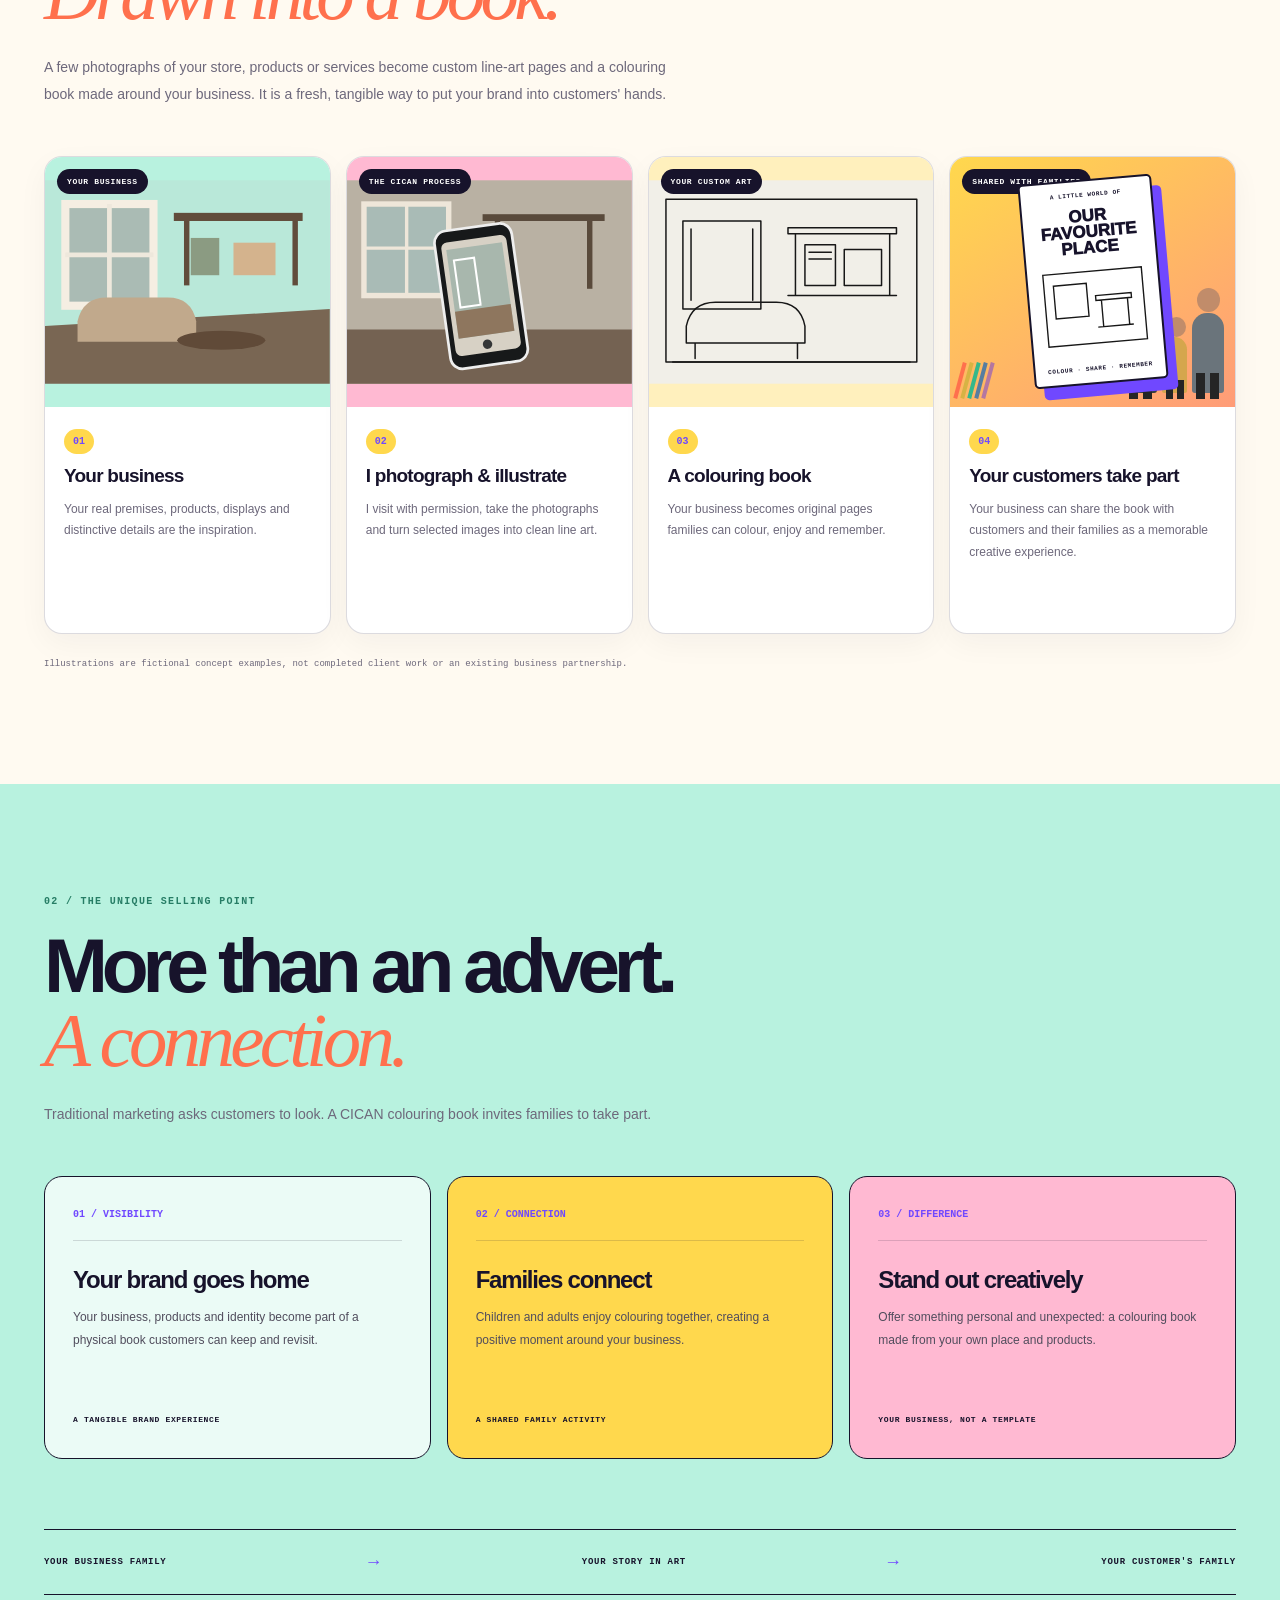
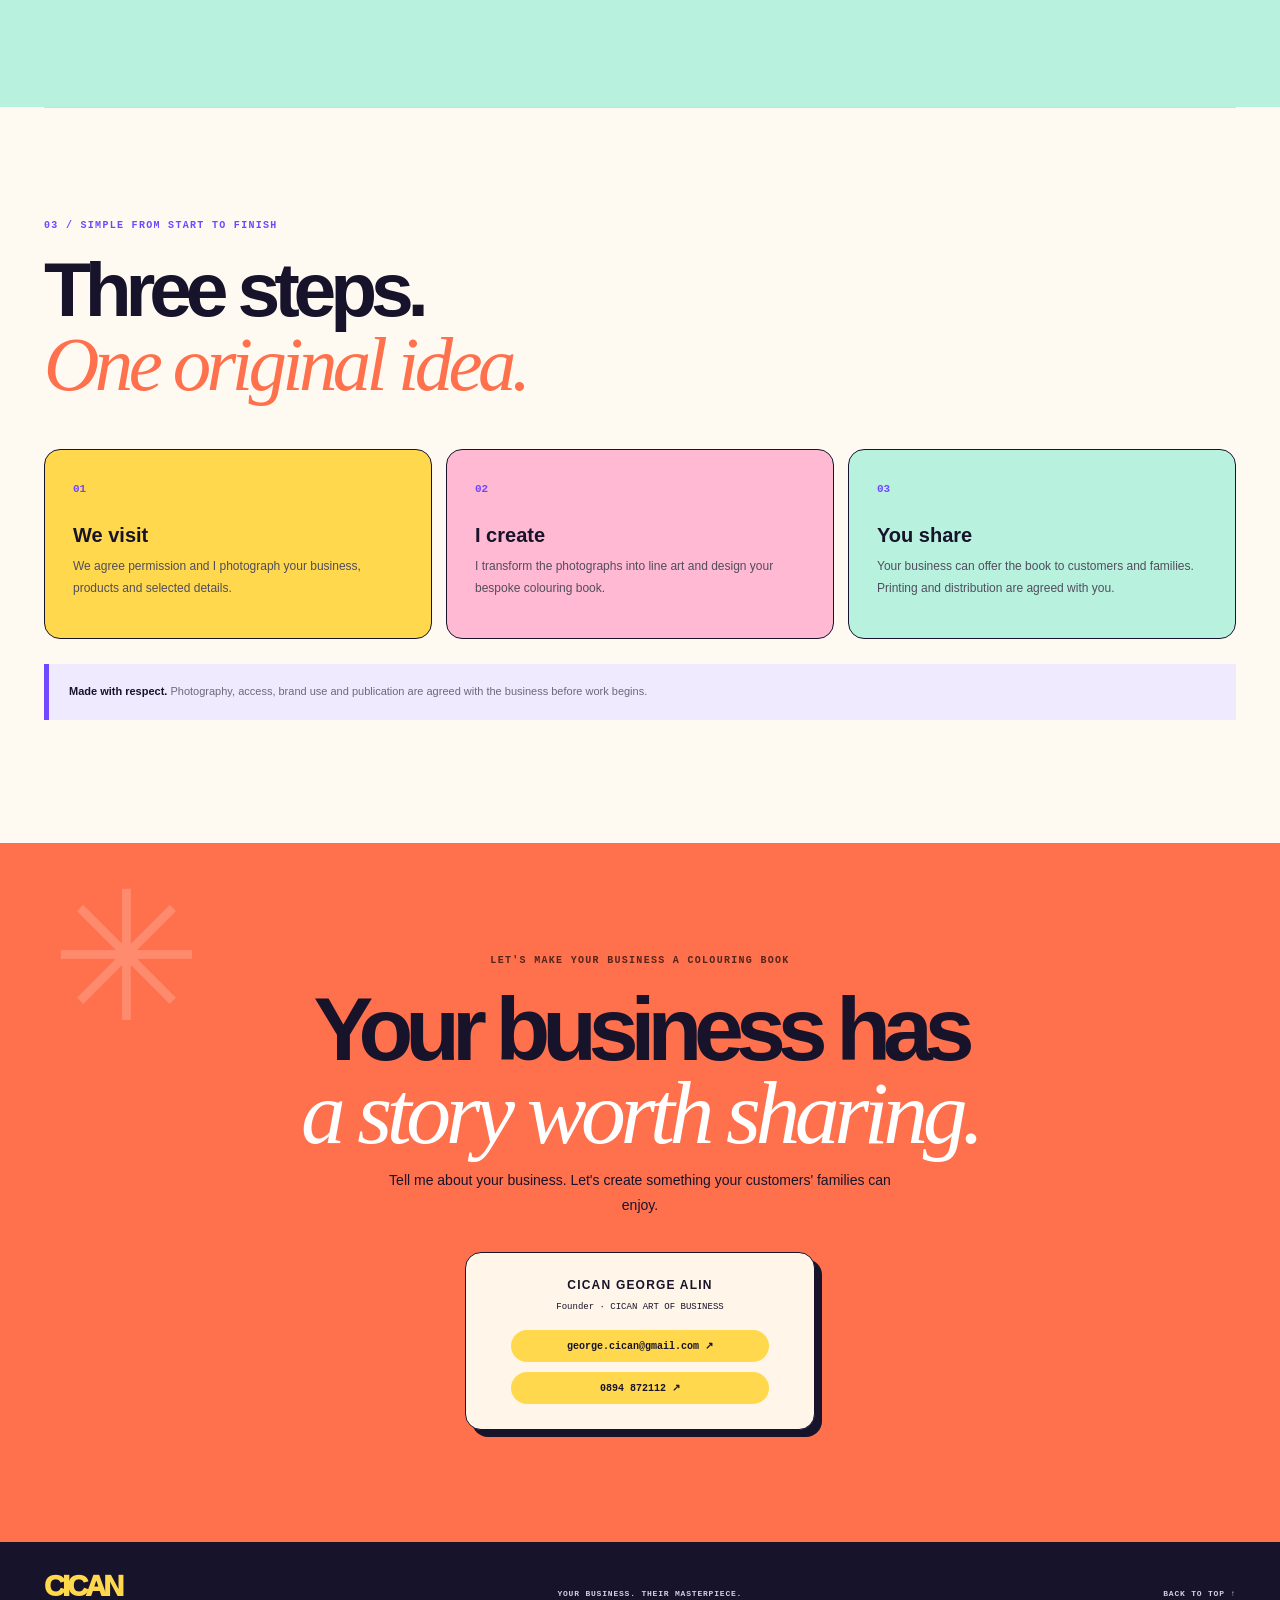
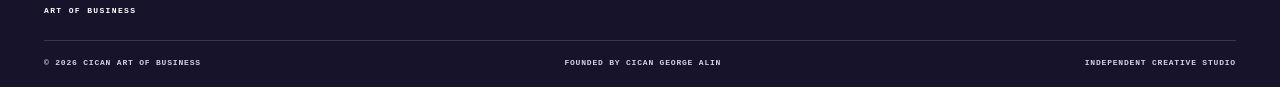
==== commit c21d4a69: "Polish typography and correct founder email" ====
--- a/index.html
+++ b/index.html
@@ -16,6 +16,9 @@
   <meta property="og:site_name" content="CICAN ART OF BUSINESS">
   <meta name="twitter:card" content="summary">
   <title>CICAN ART OF BUSINESS — Your Business. Their Masterpiece.</title>
+  <link rel="preconnect" href="https://fonts.googleapis.com">
+  <link rel="preconnect" href="https://fonts.gstatic.com" crossorigin>
+  <link href="https://fonts.googleapis.com/css2?family=DM+Serif+Display:ital@0;1&family=IBM+Plex+Mono:wght@400;500;600&family=Space+Grotesk:wght@400;500;600;700&display=swap" rel="stylesheet">
   <link rel="stylesheet" href="assets/css/style.css">
 </head>
 <body>
@@ -151,7 +154,7 @@
         <div class="contact-card">
           <strong>CICAN GEORGE ALIN</strong>
           <span>Founder · CICAN ART OF BUSINESS</span>
-          <a href="mailto:George.cican@gmail.com">George.cican@gmail.com ↗</a>
+          <a href="mailto:george.cican@gmail.com">george.cican@gmail.com ↗</a>
           <a href="tel:+353894872112">0894 872112 ↗</a>
         </div>
       </div>
--- a/assets/css/style.css
+++ b/assets/css/style.css
@@ -1,58 +1,14 @@
-:root{--ink:#241f36;--paper:#f7eddb;--orange:#ff6a3d;--pink:#f5a9bd;--yellow:#ffd84b;--blue:#4f55d9;--mint:#b9e6d2;--serif:'DM Serif Display',Georgia,serif;--sans:Outfit,Arial,sans-serif}*{box-sizing:border-box}html{scroll-behavior:smooth}body{margin:0;background:var(--paper);color:var(--ink);font-family:var(--sans)}a{color:inherit;text-decoration:none}.topbar{height:82px;padding:0 5vw;display:flex;align-items:center;justify-content:space-between;border-bottom:1px solid #241f3622;position:sticky;top:0;background:#f7eddbed;backdrop-filter:blur(12px);z-index:10}.brand{font-size:25px;letter-spacing:-.05em;font-weight:800;line-height:.8}.brand span{display:block;font-size:8px;letter-spacing:.18em;margin-top:8px}.topbar nav{display:flex;align-items:center;gap:30px;font-size:10px;font-weight:800;letter-spacing:.08em}.nav-cta{background:var(--ink);color:white;padding:14px 19px;border-radius:40px}.menu{display:none;border:0;background:none;font-size:23px}.hero{min-height:660px;padding:70px 8vw 78px;display:grid;grid-template-columns:1fr 1fr;align-items:center;gap:5vw;overflow:hidden} .kicker{font-size:11px;letter-spacing:.17em;font-weight:800;margin:0 0 23px}.kicker span{display:inline-block;width:8px;height:8px;border-radius:50%;background:var(--orange);margin-right:8px}.hero h1{font-size:clamp(62px,8vw,112px);line-height:.82;letter-spacing:-.055em;margin:0 0 30px;font-weight:800}.hero h1 i,.section h2 i,.closing h2 i{font-family:var(--serif);font-weight:400;color:var(--orange);letter-spacing:-.035em}.hero-sub{font-size:17px;line-height:1.6;margin:0 0 28px}.hero-sub b{font-weight:800}.pill{display:inline-flex;align-items:center;gap:28px;background:var(--orange);color:var(--ink);border-radius:50px;padding:16px 21px;font-size:10px;font-weight:800;letter-spacing:.08em;box-shadow:5px 5px 0 var(--ink);transition:.2s}.pill:hover{transform:translate(3px,3px);box-shadow:2px 2px 0 var(--ink)}.pill span{font-size:17px} .founder{font-size:10px;letter-spacing:.13em;margin-top:42px;color:#777184}.founder b{color:var(--ink)}.hero-art{height:500px;position:relative;display:flex;justify-content:center;align-items:center;background:var(--yellow);border-radius:46% 54% 55% 45%/45% 43% 57% 55%;transform:rotate(2deg)}.book{width:270px;height:390px;background:#fffdf6;border:2px solid var(--ink);box-shadow:18px 18px 0 var(--blue),0 25px 35px #241f3628;transform:rotate(-7deg);padding:19px;display:flex;align-items:center;flex-direction:column;text-align:center} .book-small{font-size:10px;font-weight:800;letter-spacing:.14em}.book svg{width:100%;height:185px;margin:12px 0}.book-title{font-size:30px;line-height:.8;font-weight:800;letter-spacing:-.04em}.book-title i{font-family:var(--serif);font-size:39px;color:var(--orange);font-weight:400} .book-tag{margin-top:auto;font-size:9px;font-weight:800;letter-spacing:.14em;background:var(--mint);padding:8px 13px;border-radius:20px}.burst{position:absolute;top:28px;right:1%;background:var(--pink);border:1px solid var(--ink);border-radius:50%;width:98px;height:98px;display:grid;place-content:center;text-align:center;font-size:10px;line-height:1.4;font-weight:800;transform:rotate(10deg);z-index:2}.scribble{position:absolute;bottom:30px;left:8%;font-size:65px;color:var(--orange)}.pencil{position:absolute;width:10px;height:145px;border:2px solid var(--ink);border-radius:5px 5px 2px 2px;bottom:30px}.pencil:before{content:'';position:absolute;top:-12px;left:-2px;border-left:5px solid transparent;border-right:5px solid transparent;border-bottom:12px solid var(--ink)}.pencil-one{right:13%;background:var(--pink);transform:rotate(24deg)}.pencil-two{right:8%;background:var(--blue);transform:rotate(35deg);height:120px}.pencil-three{right:19%;background:var(--mint);transform:rotate(14deg);height:105px}.marquee{background:var(--blue);color:white;overflow:hidden;padding:17px 0;white-space:nowrap;font-size:12px;letter-spacing:.2em;font-weight:800}.marquee div{word-spacing:16px}.marquee b{color:var(--yellow);padding:0 15px}.section{padding:105px 8vw}.transform{background:#fffaf1}.section-top{display:grid;grid-template-columns:1fr auto;align-items:end;margin-bottom:42px}.section-top .kicker{grid-column:1/-1;color:var(--blue)}.section h2,.closing h2{font-size:clamp(54px,7.2vw,90px);line-height:.84;letter-spacing:-.05em;margin:0} .section-top .tiny-note{font-size:11px;letter-spacing:.13em;font-weight:800;align-self:end}.compare{display:grid;grid-template-columns:1fr 1fr;gap:24px;position:relative}.compare-card{margin:0;background:#f0e7d8;padding:12px;border-radius:9px}.compare-card.line{background:var(--mint)}.photo-illustration,.line-illustration{height:clamp(280px,48vw,580px);overflow:hidden;background:#d5e1df}.photo-illustration svg,.line-illustration svg{width:100%;height:100%;display:block}.line-illustration{background:#fff}.compare-card figcaption{display:flex;align-items:center;gap:12px;padding:15px 7px 5px;font-size:11px;letter-spacing:.12em;font-weight:800}.compare-card figcaption b{background:var(--ink);color:white;padding:8px 10px;border-radius:50%}.line figcaption b{background:var(--blue)}.swap{position:absolute;left:50%;top:45%;transform:translate(-50%,-50%);width:48px;height:48px;border-radius:50%;background:var(--orange);border:2px solid var(--ink);display:grid;place-items:center;font-size:25px;z-index:2} .caption-centre{text-align:center;font-size:11px;font-weight:800;letter-spacing:.14em;margin:30px 0 0}.book-section{display:grid;grid-template-columns:1fr 1fr;align-items:center;gap:10vw;background:var(--pink);min-height:560px}.book-display{position:relative;min-height:380px;display:grid;place-items:center}.book-3d{width:255px;height:350px;perspective:800px;filter:drop-shadow(23px 18px 0 var(--blue))}.book-cover{height:100%;background:var(--ink);color:white;padding:22px;display:flex;flex-direction:column;align-items:center;text-align:center;transform:rotateY(-12deg) rotateZ(-4deg);border-left:12px solid #423b60;box-shadow:inset 7px 0 #ffffff20} .book-cover>span,.book-cover small{font-size:10px;letter-spacing:.16em;font-weight:800}.cover-sketch{font-size:37px;line-height:.83;letter-spacing:-.04em;font-weight:800;margin-top:25px}.cover-sketch i{font-family:var(--serif);font-size:48px;color:var(--yellow);font-weight:400}.book-cover svg{width:100%;height:120px;margin:auto 0 10px}.floating-sticker{position:absolute;right:4%;top:10%;width:92px;height:92px;border-radius:50%;background:var(--yellow);border:1px solid var(--ink);display:grid;place-content:center;text-align:center;font-size:10px;font-weight:800;line-height:1.3;transform:rotate(12deg)}.book-copy h2{font-size:clamp(55px,7vw,86px);line-height:.85;letter-spacing:-.05em;margin:0}.book-copy>p:not(.kicker){max-width:320px;font-size:15px;line-height:1.7;margin:24px 0}.icon-row{display:flex;gap:24px;margin-top:30px}.icon-row span{font-size:28px;display:flex;flex-direction:column;gap:8px} .icon-row small{font-size:9px;font-weight:800;letter-spacing:.1em}.steps{background:var(--yellow);text-align:center}.steps .kicker{margin-bottom:38px}.step-strip{display:flex;justify-content:center;align-items:center;gap:clamp(18px,5vw,75px)}.step-strip>div{display:flex;align-items:center;gap:13px}.step-strip b{font-size:10px;color:var(--orange)}.step-icon{font-size:34px}.step-strip strong{font-size:11px;letter-spacing:.1em}.step-strip>i{font-style:normal;font-size:24px;color:var(--blue)}.closing{background:var(--orange);padding:100px 8vw;text-align:center;position:relative;overflow:hidden}.closing .kicker{margin-bottom:25px}.closing h2{font-size:clamp(65px,10vw,125px);margin-bottom:35px}.closing h2 i{color:white}.dark{background:var(--ink);color:white;box-shadow:5px 5px 0 white} .signature{font-size:10px;font-weight:800;letter-spacing:.16em;margin:42px 0 0}.closing-star{position:absolute;right:7%;top:5%;font-size:140px;color:#ffffff24}footer{background:var(--ink);color:white;padding:28px 6vw;display:flex;align-items:center;justify-content:space-between}footer .brand{color:var(--yellow)}footer>span,footer>a:last-child{font-size:10px;letter-spacing:.12em;font-weight:800}
-@media(max-width:760px){.kicker{font-size:10px}.compare-card figcaption{font-size:9px}.icon-row small{font-size:8px}.topbar{height:68px;padding:0 20px}.topbar nav{display:none;position:absolute;top:68px;left:0;right:0;padding:20px;background:var(--paper);flex-direction:column;align-items:stretch}.topbar nav.open{display:flex}.menu{display:block}.hero{grid-template-columns:1fr;padding:60px 7vw 65px;gap:35px}.hero h1{font-size:clamp(61px,14vw,95px)}.hero-art{height:420px;margin:0 2vw}.book{height:340px;width:235px}.book svg{height:145px}.section{padding:75px 6vw}.section-top{display:block}.section-top .tiny-note{margin-top:25px}.compare{gap:9px}.compare-card{padding:6px}.photo-illustration,.line-illustration{height:320px}.compare-card figcaption{font-size:7px;gap:6px}.swap{width:34px;height:34px;font-size:18px}.book-section{grid-template-columns:1fr;gap:15px;padding-top:65px;padding-bottom:75px}.book-display{min-height:330px}.book-3d{width:220px;height:305px}.book-copy{text-align:center}.book-copy>p:not(.kicker){margin:20px auto}.icon-row{justify-content:center}.step-strip{gap:10px}.step-strip>div{flex-direction:column;gap:5px}.step-strip strong{font-size:8px}.step-strip>i{font-size:16px}footer{padding:24px 6vw;gap:15px;flex-wrap:wrap}footer>span{order:3;width:100%}}@media(max-width:390px){.compare{grid-template-columns:1fr}.photo-illustration,.line-illustration{height:420px}.swap{top:50%;left:50%;transform:translate(-50%,-50%) rotate(90deg)}.step-strip{gap:7px}.step-strip strong{font-size:7px}.step-icon{font-size:27px}}@media(prefers-reduced-motion:reduce){html{scroll-behavior:auto}*{transition:none!important}}
-
-/* Alignment pass: consistent grids, baselines, image frames and mobile rhythm */
-:root{--content-max:1320px}
-.topbar{padding-left:max(5vw,calc((100vw - var(--content-max))/2));padding-right:max(5vw,calc((100vw - var(--content-max))/2))}
-.hero{max-width:1600px;margin-inline:auto;grid-template-columns:minmax(0,1fr) minmax(0,1fr);column-gap:clamp(36px,6vw,96px)}
-.hero-copy{max-width:590px;justify-self:start}
-.hero h1{max-width:9ch;text-wrap:balance}
-.hero-sub{max-width:34ch}
-.hero-art{width:100%;max-width:590px;justify-self:center}
-.section{padding-left:max(6vw,calc((100vw - var(--content-max))/2));padding-right:max(6vw,calc((100vw - var(--content-max))/2))}
-.section-top{max-width:var(--content-max);margin-left:auto;margin-right:auto}
-.compare{max-width:var(--content-max);margin-inline:auto;align-items:stretch}
-.compare-card{min-width:0;display:flex;flex-direction:column}
-.photo-illustration,.line-illustration{aspect-ratio:1/1; height:auto; min-height:0;display:flex;align-items:center;justify-content:center}
-.photo-illustration svg,.line-illustration svg{width:100%;height:100%;object-fit:contain}
-.compare-card figcaption{min-height:52px;align-items:center}
-.swap{top:50%}
-.caption-centre{max-width:var(--content-max);margin:28px auto 0}
-.book-section{grid-template-columns:minmax(0,1fr) minmax(0,1fr);column-gap:clamp(42px,8vw,120px)}
-.book-display{width:100%;min-width:0}
-.book-copy{max-width:500px;justify-self:start}
-.book-copy>p:not(.kicker){max-width:34ch}
-.steps .step-strip{max-width:900px;margin-inline:auto;justify-content:space-between}
-.closing>*{position:relative;z-index:1}
-footer{gap:24px}
-footer .brand{flex:0 0 auto}
-footer>span{text-align:center}
-@media(max-width:760px){
- .topbar{padding-inline:20px}
- .hero{grid-template-columns:minmax(0,1fr);padding:54px 7vw 60px;gap:34px}
- .hero-copy{max-width:620px;width:100%;margin-inline:auto}
- .hero-art{width:100%;max-width:520px;margin:0 auto;height:400px}
- .section{padding:70px 6vw}
- .section-top{display:block}
- .compare{gap:12px}
- .photo-illustration,.line-illustration{aspect-ratio:4/5;height:auto}
- .compare-card figcaption{font-size:9px;gap:8px;padding:12px 5px 4px;min-height:48px;letter-spacing:.06em}
- .compare-card figcaption b{flex:0 0 auto;padding:7px 8px}
- .swap{top:50%}
- .book-section{grid-template-columns:minmax(0,1fr);gap:24px}
- .book-display{min-height:320px}
- .book-copy{justify-self:center;width:100%;max-width:520px}
- .step-strip{max-width:520px;margin-inline:auto;justify-content:space-between}
- footer{justify-content:center;text-align:center}
- footer>span{flex:1 0 100%;order:3}
-}
-@media(max-width:390px){
- .hero-art{height:340px}
- .book{width:210px;height:310px}
- .compare{grid-template-columns:minmax(0,1fr)}
- .photo-illustration,.line-illustration{aspect-ratio:4/3}
- .swap{top:50%;transform:translate(-50%,-50%) rotate(90deg)}
- .step-strip{gap:8px}
- .step-strip>div{min-width:0}
- .step-strip strong{font-size:8px}
-}
+:root{color-scheme:light;--ink:#17132b;--paper:#fffaf1;--muted:#6d687b;--purple:#7048ff;--orange:#ff704d;--yellow:#ffd84d;--mint:#b8f2df;--pink:#ffb9d2;--line:rgba(23,19,43,.15);--serif:Georgia,"Times New Roman",serif;--sans:Arial,Helvetica,sans-serif;--mono:"Courier New",monospace}
+*{box-sizing:border-box}html{scroll-behavior:smooth;scroll-padding-top:86px}body{margin:0;background:var(--paper);color:var(--ink);font-family:var(--sans);-webkit-font-smoothing:antialiased}a{color:inherit;text-decoration:none}button{font:inherit}::selection{background:var(--yellow);color:var(--ink)}.skip-link{position:absolute;left:-999px;top:1rem;z-index:99;background:var(--yellow);color:var(--ink);padding:12px}.skip-link:focus{left:12px}.section-shell{width:min(1240px,calc(100% - 88px));margin-inline:auto}.section-pad{padding-block:112px}.eyebrow{font:800 10px var(--mono);letter-spacing:.13em;color:var(--purple);margin:0 0 22px}.site-header{height:82px;padding:0 44px;display:flex;align-items:center;justify-content:space-between;position:sticky;top:0;z-index:20;background:rgba(255,250,241,.94);backdrop-filter:blur(16px);border-bottom:1px solid var(--line)}.wordmark{display:flex;flex-direction:column;line-height:1}.wordmark-main{font-size:29px;font-weight:1000;letter-spacing:-.1em;color:var(--purple)}.wordmark-sub{font:800 8px var(--mono);letter-spacing:.17em;margin-top:5px}.primary-nav{display:flex;align-items:center;gap:30px;font-size:12px;font-weight:700}.primary-nav a:hover{color:var(--orange)}.nav-contact{background:var(--ink);color:white!important;padding:14px 18px;border-radius:999px}.nav-contact:hover{background:var(--purple)}.menu-toggle{display:none}
+.hero{min-height:720px;padding-top:88px;padding-bottom:90px;display:grid;grid-template-columns:1.1fr .9fr;align-items:center;gap:55px;position:relative;overflow:hidden}.hero:before{content:"";position:absolute;width:470px;height:470px;border-radius:50%;background:var(--yellow);right:1%;top:80px;z-index:-1}.hero:after{content:"";position:absolute;width:140px;height:140px;border-radius:50%;background:var(--pink);right:42%;top:90px;z-index:-1}.hero h1{font-size:clamp(58px,7.7vw,108px);line-height:.86;letter-spacing:-.09em;margin:0 0 30px;font-weight:1000}.hero h1 em,h2 i{font-family:var(--serif);font-weight:400;color:var(--purple);letter-spacing:-.06em}.hero-lede{font-size:clamp(21px,2.2vw,28px);line-height:1.28;max-width:510px;font-weight:800;margin:0 0 18px}.hero-description{font-size:14px;line-height:1.85;color:var(--muted);max-width:490px}.hero-actions{display:flex;align-items:center;gap:22px;margin-top:30px}.button{display:inline-flex;padding:16px 22px;align-items:center;gap:18px;font-size:12px;font-weight:800;border-radius:999px}.button-light{background:var(--purple);color:white;box-shadow:0 8px 0 rgba(23,19,43,.1)}.button-light:hover{background:var(--orange);transform:translateY(-2px)}.text-link{font-size:12px;font-weight:800;border-bottom:2px solid var(--yellow);padding-bottom:6px}.hero-footnote{margin-top:48px;font:800 9px var(--mono);letter-spacing:.12em;color:var(--muted)}.status-dot{display:inline-block;width:7px;height:7px;border-radius:50%;background:#35b88a;margin-right:9px}.hero-cover-wrap{min-height:500px;position:relative;display:flex;align-items:center;justify-content:center}.hero-cover-label,.hero-cover-note{position:absolute;font:800 9px var(--mono);letter-spacing:.12em;color:var(--ink)}.hero-cover-label{top:4px;left:0;background:var(--mint);padding:9px 12px;border-radius:30px}.hero-cover-note{right:0;bottom:2px;text-align:right;line-height:1.8;background:white;padding:10px 13px;border-radius:12px;transform:rotate(3deg)}.hero-book{width:min(330px,78%);height:440px;background:#fff;color:#17132b;padding:17px;box-shadow:20px 24px 0 var(--purple),0 25px 50px #17132b30;transform:rotate(4deg);display:flex;flex-direction:column;align-items:center;text-align:center;border:2px solid var(--ink);border-radius:8px}.cover-top,.cover-bottom{font:800 8px var(--mono);letter-spacing:.14em}.hero-book svg{width:100%;height:205px;margin:9px 0}.hero-book svg g{stroke:var(--ink)}.cover-title{font-size:31px;font-weight:1000;line-height:.9;letter-spacing:-.08em}.cover-title span{font-family:var(--serif);font-weight:400;font-style:italic;color:var(--purple)}.cover-bottom{margin-top:auto;background:var(--yellow);padding:7px 10px;border-radius:30px}.hero-bottom-note{position:absolute;bottom:23px;left:0;font:800 9px var(--mono);letter-spacing:.14em;color:var(--muted)}
+.statement-band{background:var(--purple);color:white;padding:78px 0;position:relative;overflow:hidden}.statement-band:after{content:"✳";position:absolute;right:5%;top:-45px;font-size:220px;color:#ffffff18;transform:rotate(15deg)}.statement-inner .eyebrow{color:var(--yellow)}.statement-inner h2{font-size:clamp(36px,5.3vw,68px);letter-spacing:-.07em;line-height:1.02;margin:0;position:relative;z-index:1}.statement-inner h2 span{font-family:var(--serif);font-style:italic;font-weight:400;color:var(--yellow)}
+.section-heading{margin-bottom:48px}.section-heading h2,.connection-grid h2,.founder-grid h2{font-size:clamp(46px,6vw,78px);line-height:.96;letter-spacing:-.08em;margin:0}.section-heading h2 i,.connection-grid h2 i,.founder-grid h2 i{font-family:var(--serif);font-weight:400;color:var(--orange)}.section-intro{max-width:650px;color:var(--muted);font-size:14px;line-height:1.9;margin:24px 0 0}.journey-grid{display:grid;grid-template-columns:repeat(4,minmax(0,1fr));gap:15px}.journey-card{background:white;border:1px solid var(--line);border-radius:18px;overflow:hidden;box-shadow:0 10px 30px #17132b0b;transition:transform .25s,box-shadow .25s}.journey-card:hover{transform:translateY(-7px);box-shadow:0 18px 35px #17132b18}.journey-visual{height:250px;position:relative;overflow:hidden}.journey-visual>svg{width:100%;height:100%;display:block}.visual-counter{position:absolute;z-index:2;top:12px;left:12px;background:var(--ink);color:white;padding:8px 10px;font:800 8px var(--mono);letter-spacing:.08em;border-radius:30px}.journey-text{padding:23px 19px 22px}.step-number{font:900 10px var(--mono);color:var(--purple);background:var(--yellow);padding:7px 9px;border-radius:20px}.journey-text h3{font-size:19px;letter-spacing:-.04em;margin:17px 0 9px}.journey-text p{font-size:12px;line-height:1.8;color:var(--muted);min-height:100px}.journey-text small{display:block;font:800 7px var(--mono);letter-spacing:.08em;color:var(--ink);line-height:1.6}.photo-scene{background:var(--mint)}.photo-scene svg rect:first-child{fill:#b9e8d9}.phone-scene{background:var(--pink)}.line-scene{background:#fff0bd}.book-scene{background:linear-gradient(145deg,#ffd84d,#ff9c78);display:flex;align-items:center;justify-content:space-evenly}.mini-book{width:47%;height:205px;background:#fff;color:#17132b;box-shadow:9px 12px 0 var(--purple);transform:rotate(-5deg);padding:10px;display:flex;flex-direction:column;align-items:center;text-align:center;z-index:2;border:2px solid var(--ink);border-radius:5px}.mini-book-top,.mini-book-foot{font:800 6px var(--mono);letter-spacing:.1em}.mini-book-name{font-size:17px;line-height:.95;font-weight:1000;margin-top:10px}.mini-book svg{width:100%;height:95px;margin:auto 0}.mini-book-foot{margin-top:auto}.people-group{position:absolute;right:4%;bottom:14px;display:flex;align-items:end;gap:5px}.person{position:relative;width:32px;height:80px;background:#353d40;border-radius:15px 15px 3px 3px}.person i{position:absolute;top:-25px;left:5px;width:23px;height:24px;border-radius:50%;background:#c18c6a}.person b{position:absolute;bottom:-6px;left:4px;width:9px;height:26px;background:#252525;box-shadow:14px 0 #252525}.person.child{height:56px;width:25px;background:#d5a64d}.person.child i{width:19px;height:20px;top:-20px}.person.child b{width:7px;height:19px;box-shadow:11px 0 #252525}.person.second{background:#6a747b}.colour-pencils{position:absolute;bottom:8px;left:8px;display:flex;gap:3px}.colour-pencils i{width:4px;height:37px;background:#ff704d;transform:rotate(15deg)}.colour-pencils i:nth-child(2){background:#d7b344}.colour-pencils i:nth-child(3){background:#35b88a}.colour-pencils i:nth-child(4){background:#577da0}.colour-pencils i:nth-child(5){background:#b477a1}.visual-disclaimer{font:9px var(--mono);line-height:1.8;color:var(--muted);margin:22px 0 0}
+.experience-section{background:var(--mint)}.experience-section .eyebrow{color:#267d65}.audience-grid{display:grid;grid-template-columns:repeat(3,1fr);gap:16px}.audience-grid article{padding:32px 28px;border:1.5px solid var(--ink);border-radius:18px;min-height:260px;background:#ffffffb8;transition:transform .2s}.audience-grid article:nth-child(2){background:var(--yellow)}.audience-grid article:nth-child(3){background:var(--pink)}.audience-grid article:hover{transform:translateY(-5px) rotate(-.5deg)}.audience-icon{font:900 10px var(--mono);color:var(--purple);border-bottom:1px solid var(--line);padding-bottom:20px}.audience-grid h3{font-size:24px;margin:25px 0 12px;letter-spacing:-.05em}.audience-grid p{font-size:12px;line-height:1.9;color:#514d5d;min-height:90px}.audience-grid span{font:800 8px var(--mono);letter-spacing:.08em;color:var(--ink)}.relationship-line{display:flex;justify-content:space-between;align-items:center;gap:15px;border-block:1.5px solid var(--ink);margin-top:70px;padding:22px 0;font:900 9px var(--mono);letter-spacing:.08em;color:var(--ink)}.relationship-line i{color:var(--purple);font-style:normal;font-size:18px}
+.business-section{border-top:1px solid var(--line)}.method-grid{display:grid;grid-template-columns:repeat(3,1fr);gap:14px}.method-grid article{padding:28px;border:1.5px solid var(--ink);border-radius:16px;min-height:190px;background:white}.method-grid article:nth-child(1){background:var(--yellow)}.method-grid article:nth-child(2){background:var(--pink)}.method-grid article:nth-child(3){background:var(--mint)}.method-grid b{font:900 11px var(--mono);color:var(--purple)}.method-grid h3{font-size:20px;margin:28px 0 9px}.method-grid p{font-size:12px;line-height:1.8;color:#514d5d;margin:0}.permission-note{margin-top:25px;border-left:5px solid var(--purple);background:#f0eaff;padding:18px 20px;color:var(--muted);font-size:11px;line-height:1.8}.permission-note strong{color:var(--ink)}
+.contact-section{background:var(--orange);color:var(--ink);text-align:center;position:relative;overflow:hidden}.contact-section:before{content:"✳";position:absolute;left:4%;top:10px;font-size:180px;color:#ffffff30}.contact-inner{display:flex;align-items:center;flex-direction:column;position:relative}.contact-inner .eyebrow{color:#52251d}.contact-inner h2{font-size:clamp(48px,7vw,90px);line-height:.92;letter-spacing:-.09em;margin:0}.contact-inner h2 i{color:white;font-family:var(--serif);font-weight:400}.contact-inner>p:not(.eyebrow){max-width:510px;font-size:14px;line-height:1.8}.contact-card{display:flex;flex-direction:column;gap:10px;border:1.5px solid var(--ink);background:#fff5e8;padding:25px 45px;margin-top:20px;min-width:min(100%,350px);border-radius:16px;box-shadow:7px 7px 0 var(--ink)}.contact-card strong{font-size:12px;letter-spacing:.1em}.contact-card span,.contact-card a{font:9px var(--mono)}.contact-card a{text-decoration:underline;text-underline-offset:4px;margin-top:8px}.contact-warning{font:8px var(--mono);margin-top:17px}.site-footer{padding:30px 0 20px;background:var(--ink);color:white}.footer-main,.footer-bottom{display:flex;align-items:center;justify-content:space-between;gap:15px}.footer-main{padding-bottom:25px}.footer-main .wordmark-main{color:var(--yellow)}.footer-main p,.footer-main>a:last-child,.footer-bottom{font:800 8px var(--mono);letter-spacing:.1em;color:#d2cfe0}.footer-main>a:last-child:hover{color:var(--yellow)}.footer-bottom{border-top:1px solid #ffffff28;padding-top:17px}.reveal{opacity:0;transform:translateY(14px);transition:opacity .6s ease,transform .6s ease}.reveal.is-visible{opacity:1;transform:none}@media(prefers-reduced-motion:reduce){html{scroll-behavior:auto}*,*::before,*::after{transition-duration:.01ms!important;animation-duration:.01ms!important}.reveal{opacity:1;transform:none}}
+@media(max-width:950px){.primary-nav{gap:15px;font-size:10px}.hero{gap:35px}.journey-grid{grid-template-columns:repeat(2,1fr)}}@media(max-width:680px){.section-shell{width:calc(100% - 40px)}.section-pad{padding-block:76px}.site-header{height:70px;padding:0 20px}.wordmark-main{font-size:25px}.menu-toggle{display:flex;flex-direction:column;gap:6px;border:0;background:none;padding:10px}.menu-toggle span{width:24px;height:2px;background:var(--ink)}.primary-nav{display:none;position:absolute;top:69px;left:0;right:0;background:var(--paper);padding:18px 20px 24px;flex-direction:column;align-items:stretch;gap:0;border-bottom:1px solid var(--line)}.primary-nav.is-open{display:flex}.primary-nav a{padding:14px 0;border-bottom:1px solid var(--line);font-size:12px}.primary-nav .nav-contact{margin-top:12px;padding:14px;border:0}.hero{display:flex;flex-direction:column;align-items:stretch;gap:30px;padding-top:65px;padding-bottom:82px}.hero h1{font-size:clamp(48px,13vw,78px)}.hero-cover-wrap{min-height:450px}.hero:before{width:360px;height:360px;right:-100px;top:360px}.hero-bottom-note{bottom:18px}.statement-band{padding:60px 0}.section-heading h2{font-size:clamp(43px,12vw,65px)}.journey-grid,.audience-grid,.method-grid{grid-template-columns:1fr}.journey-visual{height:255px}.journey-text p{min-height:0}.audience-grid article{min-height:0}.audience-grid p{min-height:0}.relationship-line{flex-wrap:wrap;justify-content:center;line-height:1.8}.method-grid article{min-height:0}.footer-main{flex-wrap:wrap}.footer-main p{order:3;width:100%;margin:0}.footer-bottom{flex-direction:column;align-items:flex-start;gap:10px}}@media(max-width:380px){.hero-actions{align-items:flex-start;flex-direction:column;gap:18px}.hero-book{height:400px}}
+/* Direct, usable founder contact details */
+.contact-card a{display:inline-flex;justify-content:center;align-items:center;gap:8px;padding:10px 14px;border-radius:999px;background:var(--yellow);color:var(--ink);text-decoration:none;font:800 10px var(--mono);transition:transform .2s ease,background .2s ease}
+.contact-card a:hover{background:var(--mint);transform:translateY(-2px)}
+.contact-card a+a{margin-top:0}
+@media(max-width:680px){.contact-card{width:min(100%,380px);padding:22px 20px}.contact-card a{overflow-wrap:anywhere}}
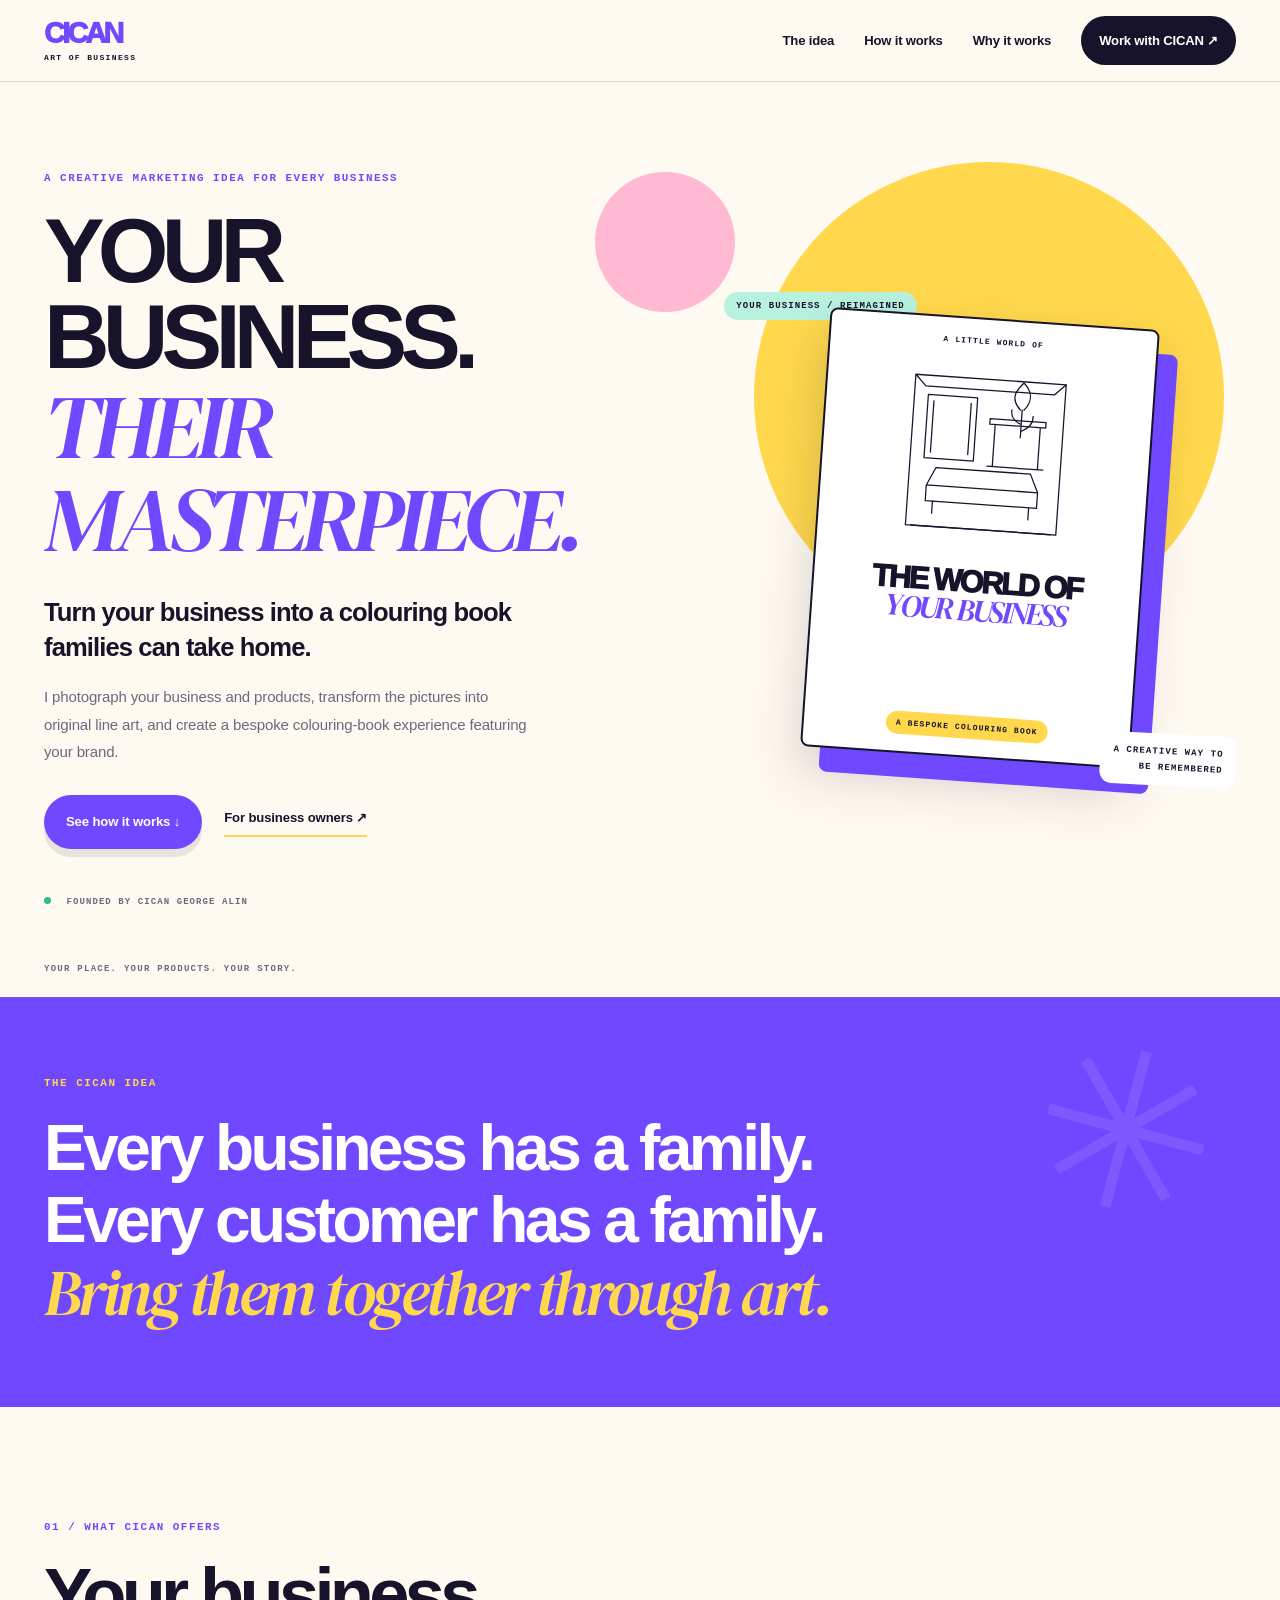
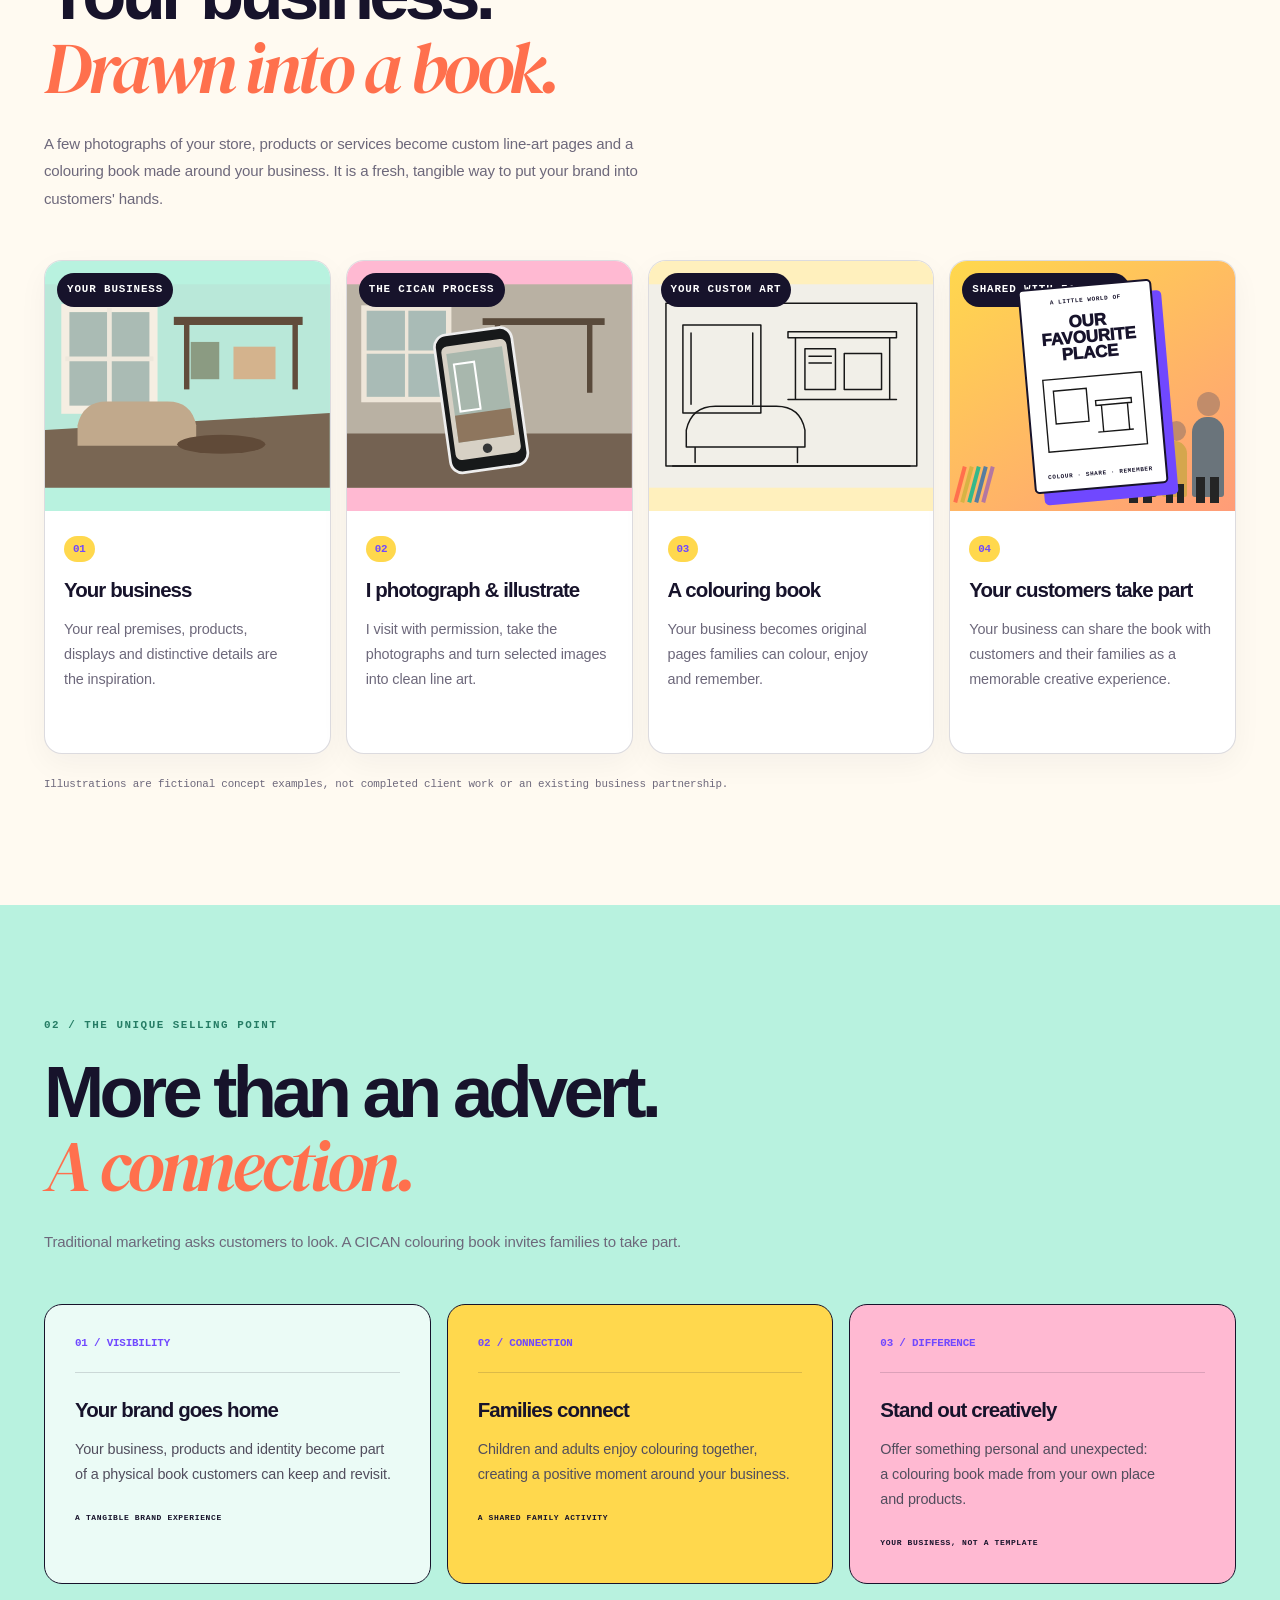
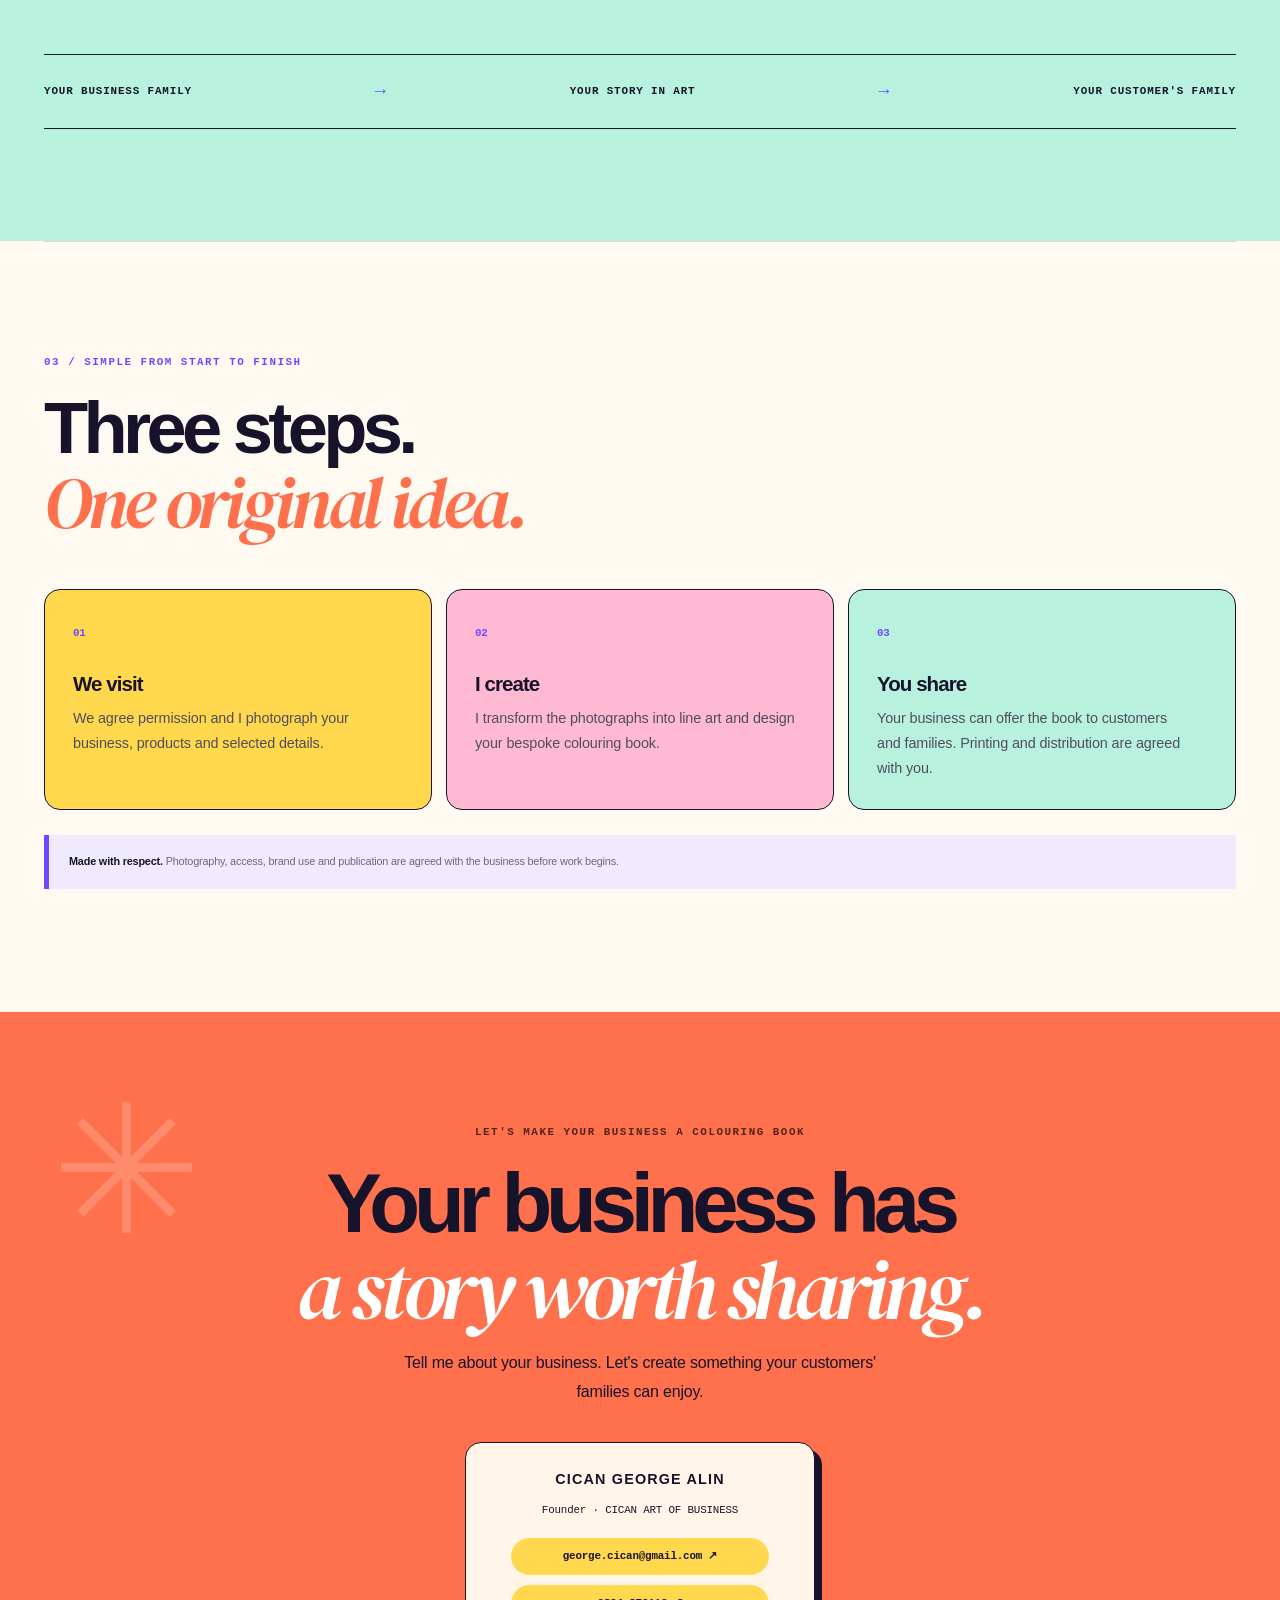
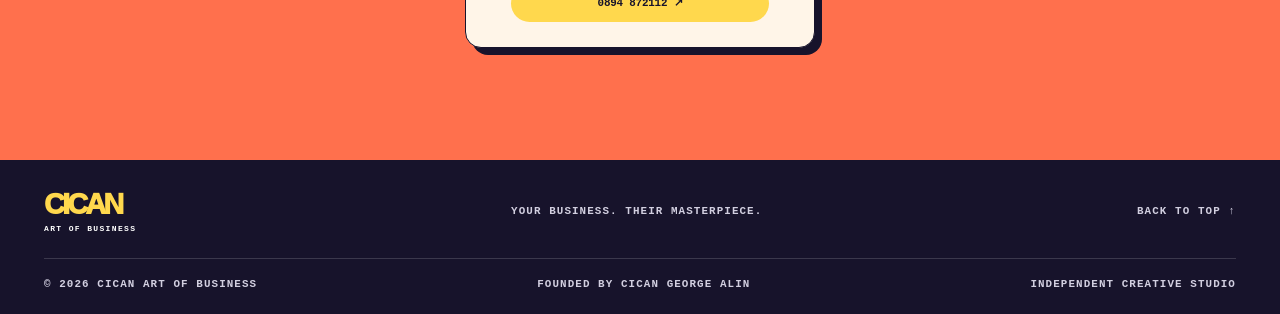
==== commit 1fd6fdba: "Add social sharing image metadata" ====
--- a/index.html
+++ b/index.html
@@ -14,7 +14,17 @@
   <meta property="og:description" content="Turn your business into original line art and a bespoke colouring-book experience families can enjoy together.">
   <meta property="og:url" content="https://cicangeorgealin.github.io/cican-art-of-business/">
   <meta property="og:site_name" content="CICAN ART OF BUSINESS">
-  <meta name="twitter:card" content="summary">
+  <meta property="og:image" content="https://cicangeorgealin.github.io/cican-art-of-business/assets/images/social-preview.svg">
+  <meta property="og:image:secure_url" content="https://cicangeorgealin.github.io/cican-art-of-business/assets/images/social-preview.svg">
+  <meta property="og:image:type" content="image/svg+xml">
+  <meta property="og:image:width" content="1200">
+  <meta property="og:image:height" content="630">
+  <meta property="og:image:alt" content="CICAN Art of Business: your business, their masterpiece — a bespoke colouring-book experience.">
+  <meta name="twitter:card" content="summary_large_image">
+  <meta name="twitter:title" content="CICAN ART OF BUSINESS — Your Business. Their Masterpiece.">
+  <meta name="twitter:description" content="Turn your business into original line art and a bespoke colouring-book experience families can enjoy together.">
+  <meta name="twitter:image" content="https://cicangeorgealin.github.io/cican-art-of-business/assets/images/social-preview.svg">
+  <meta name="twitter:image:alt" content="CICAN Art of Business: your business, their masterpiece — a bespoke colouring-book experience.">
   <title>CICAN ART OF BUSINESS — Your Business. Their Masterpiece.</title>
   <link rel="preconnect" href="https://fonts.googleapis.com">
   <link rel="preconnect" href="https://fonts.gstatic.com" crossorigin>
@@ -44,16 +54,7 @@
         <div class="hero-cover-label">YOUR BUSINESS / REIMAGINED</div>
         <div class="hero-book">
           <div class="cover-top">A LITTLE WORLD OF</div>
-          <svg viewBox="0 0 300 340" role="img" aria-label="Concept illustration of a business interior on a colouring book cover">
-            <g fill="none" stroke="#171717" stroke-width="2.1" stroke-linecap="round" stroke-linejoin="round">
-              <path d="M25 40h250v250H25zM25 40l18 18h214l18-18"/>
-              <path d="M48 72h82v105H48zM58 82v85m62-85v85M48 177h82"/>
-              <path d="M153 105h93v9h-93zM162 114v70m75-70v70M153 184h93"/>
-              <path d="M55 222h185v26H55zM67 248v20m160-20v20M55 222l14-30h157l14 30"/>
-              <path d="M202 87c-20-19-7-34 3-45 14 13 17 29 3 45m-3 0v46m0-22c-12-4-18-13-17-23m17 35c14-7 20-16 19-27"/>
-              <path d="M34 290h232"/>
-            </g>
-          </svg>
+          <svg viewBox="0 0 300 340" role="img" aria-label="Concept illustration of a business interior on a colouring book cover"><g fill="none" stroke="#171717" stroke-width="2.1" stroke-linecap="round" stroke-linejoin="round"><path d="M25 40h250v250H25zM25 40l18 18h214l18-18"/><path d="M48 72h82v105H48zM58 82v85m62-85v85M48 177h82"/><path d="M153 105h93v9h-93zM162 114v70m75-70v70M153 184h93"/><path d="M55 222h185v26H55zM67 248v20m160-20v20M55 222l14-30h157l14 30"/><path d="M202 87c-20-19-7-34 3-45 14 13 17 29 3 45m-3 0v46m0-22c-12-4-18-13-17-23m17 35c14-7 20-16 19-27"/><path d="M34 290h232"/></g></svg>
           <div class="cover-title">THE WORLD OF<br><span>YOUR BUSINESS</span></div>
           <div class="cover-bottom">A BESPOKE COLOURING BOOK</div>
         </div>
@@ -61,104 +62,20 @@
       </div>
       <div class="hero-bottom-note">YOUR PLACE. YOUR PRODUCTS. YOUR STORY.</div>
     </section>
-
-    <section class="statement-band">
-      <div class="section-shell statement-inner">
-        <p class="eyebrow">THE CICAN IDEA</p>
-        <h2>Every business has a family.<br>Every customer has a family.<br><span>Bring them together through art.</span></h2>
-      </div>
-    </section>
-
+    <section class="statement-band"><div class="section-shell statement-inner"><p class="eyebrow">THE CICAN IDEA</p><h2>Every business has a family.<br>Every customer has a family.<br><span>Bring them together through art.</span></h2></div></section>
     <section class="section-shell section-pad" id="idea">
-      <div class="section-heading">
-        <p class="eyebrow">01 / WHAT CICAN OFFERS</p>
-        <h2>Your business.<br><i>Drawn into a book.</i></h2>
-        <p class="section-intro">A few photographs of your store, products or services become custom line-art pages and a colouring book made around your business. It is a fresh, tangible way to put your brand into customers' hands.</p>
-      </div>
+      <div class="section-heading"><p class="eyebrow">01 / WHAT CICAN OFFERS</p><h2>Your business.<br><i>Drawn into a book.</i></h2><p class="section-intro">A few photographs of your store, products or services become custom line-art pages and a colouring book made around your business. It is a fresh, tangible way to put your brand into customers' hands.</p></div>
       <div class="journey-grid">
-        <article class="journey-card">
-          <div class="journey-visual photo-scene"><span class="visual-counter">YOUR BUSINESS</span>
-            <svg viewBox="0 0 420 300" role="img" aria-label="Stylised example of a welcoming shop interior">
-              <rect width="420" height="300" fill="#c9c0ae"/><path d="M0 215L420 190V300H0Z" fill="#796653"/>
-              <rect x="30" y="35" width="130" height="150" fill="#aabbb4" stroke="#f5eee2" stroke-width="12"/><path d="M95 35v150M30 110h130" stroke="#eee8dc" stroke-width="7"/>
-              <rect x="190" y="48" width="190" height="12" fill="#614c3b"/><rect x="205" y="60" width="8" height="95" fill="#614c3b"/><rect x="365" y="60" width="8" height="95" fill="#614c3b"/>
-              <rect x="215" y="85" width="42" height="55" fill="#8b9b82"/><rect x="278" y="92" width="62" height="48" fill="#d4b38d"/>
-              <path d="M48 208q8-35 43-35h90q35 0 42 35v30H48Z" fill="#c1a98c"/><ellipse cx="260" cy="236" rx="65" ry="14" fill="#604a38"/>
-            </svg>
-          </div>
-          <div class="journey-text"><span class="step-number">01</span><h3>Your business</h3><p>Your real premises, products, displays and distinctive details are the inspiration.</p></div>
-        </article>
-        <article class="journey-card">
-          <div class="journey-visual phone-scene"><span class="visual-counter">THE CICAN PROCESS</span>
-            <svg viewBox="0 0 420 300" role="img" aria-label="Illustration of a phone photographing a business interior">
-              <rect width="420" height="300" fill="#b9b1a3"/><path d="M0 220h420v80H0z" fill="#746252"/>
-              <rect x="25" y="35" width="125" height="135" fill="#a9bbb6" stroke="#eee6d9" stroke-width="8"/><path d="M88 35v135M25 100h125" stroke="#eee6d9" stroke-width="5"/>
-              <rect x="200" y="50" width="180" height="10" fill="#594a3b"/><rect x="218" y="60" width="8" height="100" fill="#594a3b"/><rect x="354" y="60" width="8" height="100" fill="#594a3b"/>
-              <g transform="translate(140 68) rotate(-8 60 100)"><rect width="115" height="205" rx="18" fill="#17191a" stroke="#eee" stroke-width="4"/><rect x="9" y="17" width="97" height="169" rx="9" fill="#d7d1c5"/><rect x="16" y="28" width="83" height="132" fill="#a8b7ad"/><path d="M16 120h83v40H16Z" fill="#8e765e"/><path d="M25 45h30v70H25zM55 45v70" fill="none" stroke="#fff" stroke-width="3"/><circle cx="57" cy="174" r="7" fill="#343637"/></g>
-            </svg>
-          </div>
-          <div class="journey-text"><span class="step-number">02</span><h3>I photograph & illustrate</h3><p>I visit with permission, take the photographs and turn selected images into clean line art.</p></div>
-        </article>
-        <article class="journey-card">
-          <div class="journey-visual line-scene"><span class="visual-counter">YOUR CUSTOM ART</span>
-            <svg viewBox="0 0 420 300" role="img" aria-label="Black and white line-art illustration of a shop interior">
-              <rect width="420" height="300" fill="#f1efe8"/><g fill="none" stroke="#171717" stroke-width="2.2" stroke-linecap="round" stroke-linejoin="round">
-                <path d="M25 28h370v240H25z"/><path d="M50 60h115v130H50zM62 72v105m91-105v105M50 190h115"/>
-                <path d="M205 70h160v9H205zM216 79v91m139-91v91M205 170h160"/>
-                <path d="M230 95h45v60h-45zM288 102h55v53h-55zM236 106h33m-33 10h33"/>
-                <path d="M55 215q8-35 43-35h90q35 0 42 35v25H55ZM68 240v23m151-23v23M35 268h350"/>
-              </g>
-            </svg>
-          </div>
-          <div class="journey-text"><span class="step-number">03</span><h3>A colouring book</h3><p>Your business becomes original pages families can colour, enjoy and remember.</p></div>
-        </article>
-        <article class="journey-card">
-          <div class="journey-visual book-scene"><span class="visual-counter">SHARED WITH FAMILIES</span>
-            <div class="mini-book"><div class="mini-book-top">A LITTLE WORLD OF</div><div class="mini-book-name">OUR<br>FAVOURITE<br>PLACE</div><svg viewBox="0 0 160 125" role="img" aria-label="Colouring book page"><g fill="none" stroke="#171717" stroke-width="2"><path d="M8 8h144v105H8zM22 25h48v48H22zM82 44h52v7H82zM90 51v39m38-39v39M82 90h52"/></g></svg><div class="mini-book-foot">COLOUR · SHARE · REMEMBER</div></div>
-            <div class="people-group" aria-hidden="true"><div class="person adult"><i></i><b></b></div><div class="person child"><i></i><b></b></div><div class="person adult second"><i></i><b></b></div></div>
-            <div class="colour-pencils"><i></i><i></i><i></i><i></i><i></i></div>
-          </div>
-          <div class="journey-text"><span class="step-number">04</span><h3>Your customers take part</h3><p>Your business can share the book with customers and their families as a memorable creative experience.</p></div>
-        </article>
+        <article class="journey-card"><div class="journey-visual photo-scene"><span class="visual-counter">YOUR BUSINESS</span><svg viewBox="0 0 420 300" role="img" aria-label="Stylised example of a welcoming shop interior"><rect width="420" height="300" fill="#c9c0ae"/><path d="M0 215L420 190V300H0Z" fill="#796653"/><rect x="30" y="35" width="130" height="150" fill="#aabbb4" stroke="#f5eee2" stroke-width="12"/><path d="M95 35v150M30 110h130" stroke="#eee8dc" stroke-width="7"/><rect x="190" y="48" width="190" height="12" fill="#614c3b"/><rect x="205" y="60" width="8" height="95" fill="#614c3b"/><rect x="365" y="60" width="8" height="95" fill="#614c3b"/><rect x="215" y="85" width="42" height="55" fill="#8b9b82"/><rect x="278" y="92" width="62" height="48" fill="#d4b38d"/><path d="M48 208q8-35 43-35h90q35 0 42 35v30H48Z" fill="#c1a98c"/><ellipse cx="260" cy="236" rx="65" ry="14" fill="#604a38"/></svg></div><div class="journey-text"><span class="step-number">01</span><h3>Your business</h3><p>Your real premises, products, displays and distinctive details are the inspiration.</p></div></article>
+        <article class="journey-card"><div class="journey-visual phone-scene"><span class="visual-counter">THE CICAN PROCESS</span><svg viewBox="0 0 420 300" role="img" aria-label="Illustration of a phone photographing a business interior"><rect width="420" height="300" fill="#b9b1a3"/><path d="M0 220h420v80H0z" fill="#746252"/><rect x="25" y="35" width="125" height="135" fill="#a9bbb6" stroke="#eee6d9" stroke-width="8"/><path d="M88 35v135M25 100h125" stroke="#eee6d9" stroke-width="5"/><rect x="200" y="50" width="180" height="10" fill="#594a3b"/><rect x="218" y="60" width="8" height="100" fill="#594a3b"/><rect x="354" y="60" width="8" height="100" fill="#594a3b"/><g transform="translate(140 68) rotate(-8 60 100)"><rect width="115" height="205" rx="18" fill="#17191a" stroke="#eee" stroke-width="4"/><rect x="9" y="17" width="97" height="169" rx="9" fill="#d7d1c5"/><rect x="16" y="28" width="83" height="132" fill="#a8b7ad"/><path d="M16 120h83v40H16Z" fill="#8e765e"/><path d="M25 45h30v70H25zM55 45v70" fill="none" stroke="#fff" stroke-width="3"/><circle cx="57" cy="174" r="7" fill="#343637"/></g></svg></div><div class="journey-text"><span class="step-number">02</span><h3>I photograph & illustrate</h3><p>I visit with permission, take the photographs and turn selected images into clean line art.</p></div></article>
+        <article class="journey-card"><div class="journey-visual line-scene"><span class="visual-counter">YOUR CUSTOM ART</span><svg viewBox="0 0 420 300" role="img" aria-label="Black and white line-art illustration of a shop interior"><rect width="420" height="300" fill="#f1efe8"/><g fill="none" stroke="#171717" stroke-width="2.2" stroke-linecap="round" stroke-linejoin="round"><path d="M25 28h370v240H25z"/><path d="M50 60h115v130H50zM62 72v105m91-105v105M50 190h115"/><path d="M205 70h160v9H205zM216 79v91m139-91v91M205 170h160"/><path d="M230 95h45v60h-45zM288 102h55v53h-55zM236 106h33m-33 10h33"/><path d="M55 215q8-35 43-35h90q35 0 42 35v25H55ZM68 240v23m151-23v23M35 268h350"/></g></svg></div><div class="journey-text"><span class="step-number">03</span><h3>A colouring book</h3><p>Your business becomes original pages families can colour, enjoy and remember.</p></div></article>
+        <article class="journey-card"><div class="journey-visual book-scene"><span class="visual-counter">SHARED WITH FAMILIES</span><div class="mini-book"><div class="mini-book-top">A LITTLE WORLD OF</div><div class="mini-book-name">OUR<br>FAVOURITE<br>PLACE</div><svg viewBox="0 0 160 125" role="img" aria-label="Colouring book page"><g fill="none" stroke="#171717" stroke-width="2"><path d="M8 8h144v105H8zM22 25h48v48H22zM82 44h52v7H82zM90 51v39m38-39v39M82 90h52"/></g></svg><div class="mini-book-foot">COLOUR · SHARE · REMEMBER</div></div><div class="people-group" aria-hidden="true"><div class="person adult"><i></i><b></b></div><div class="person child"><i></i><b></b></div><div class="person adult second"><i></i><b></b></div></div><div class="colour-pencils"><i></i><i></i><i></i><i></i><i></i></div></div><div class="journey-text"><span class="step-number">04</span><h3>Your customers take part</h3><p>Your business can share the book with customers and their families as a memorable creative experience.</p></div></article>
       </div>
       <p class="visual-disclaimer">Illustrations are fictional concept examples, not completed client work or an existing business partnership.</p>
     </section>
-
-    <section class="experience-section section-pad" id="benefit">
-      <div class="section-shell">
-        <div class="section-heading"><p class="eyebrow">02 / THE UNIQUE SELLING POINT</p><h2>More than an advert.<br><i>A connection.</i></h2><p class="section-intro">Traditional marketing asks customers to look. A CICAN colouring book invites families to take part.</p></div>
-        <div class="audience-grid">
-          <article><div class="audience-icon">01 / VISIBILITY</div><h3>Your brand goes home</h3><p>Your business, products and identity become part of a physical book customers can keep and revisit.</p><span>A TANGIBLE BRAND EXPERIENCE</span></article>
-          <article><div class="audience-icon">02 / CONNECTION</div><h3>Families connect</h3><p>Children and adults enjoy colouring together, creating a positive moment around your business.</p><span>A SHARED FAMILY ACTIVITY</span></article>
-          <article><div class="audience-icon">03 / DIFFERENCE</div><h3>Stand out creatively</h3><p>Offer something personal and unexpected: a colouring book made from your own place and products.</p><span>YOUR BUSINESS, NOT A TEMPLATE</span></article>
-        </div>
-        <div class="relationship-line"><span>YOUR BUSINESS FAMILY</span><i>→</i><span>YOUR STORY IN ART</span><i>→</i><span>YOUR CUSTOMER'S FAMILY</span></div>
-      </div>
-    </section>
-
-    <section class="section-shell section-pad business-section" id="how">
-      <div class="section-heading"><p class="eyebrow">03 / SIMPLE FROM START TO FINISH</p><h2>Three steps.<br><i>One original idea.</i></h2></div>
-      <div class="method-grid">
-        <article><b>01</b><h3>We visit</h3><p>We agree permission and I photograph your business, products and selected details.</p></article>
-        <article><b>02</b><h3>I create</h3><p>I transform the photographs into line art and design your bespoke colouring book.</p></article>
-        <article><b>03</b><h3>You share</h3><p>Your business can offer the book to customers and families. Printing and distribution are agreed with you.</p></article>
-      </div>
-      <p class="permission-note"><strong>Made with respect.</strong> Photography, access, brand use and publication are agreed with the business before work begins.</p>
-    </section>
-
-    <section class="contact-section section-pad" id="contact">
-      <div class="section-shell contact-inner">
-        <p class="eyebrow">LET'S MAKE YOUR BUSINESS A COLOURING BOOK</p>
-        <h2>Your business has<br><i>a story worth sharing.</i></h2>
-        <p>Tell me about your business. Let's create something your customers' families can enjoy.</p>
-        <div class="contact-card">
-          <strong>CICAN GEORGE ALIN</strong>
-          <span>Founder · CICAN ART OF BUSINESS</span>
-          <a href="mailto:george.cican@gmail.com">george.cican@gmail.com ↗</a>
-          <a href="tel:+353894872112">0894 872112 ↗</a>
-        </div>
-      </div>
-    </section>
+    <section class="experience-section section-pad" id="benefit"><div class="section-shell"><div class="section-heading"><p class="eyebrow">02 / THE UNIQUE SELLING POINT</p><h2>More than an advert.<br><i>A connection.</i></h2><p class="section-intro">Traditional marketing asks customers to look. A CICAN colouring book invites families to take part.</p></div><div class="audience-grid"><article><div class="audience-icon">01 / VISIBILITY</div><h3>Your brand goes home</h3><p>Your business, products and identity become part of a physical book customers can keep and revisit.</p><span>A TANGIBLE BRAND EXPERIENCE</span></article><article><div class="audience-icon">02 / CONNECTION</div><h3>Families connect</h3><p>Children and adults enjoy colouring together, creating a positive moment around your business.</p><span>A SHARED FAMILY ACTIVITY</span></article><article><div class="audience-icon">03 / DIFFERENCE</div><h3>Stand out creatively</h3><p>Offer something personal and unexpected: a colouring book made from your own place and products.</p><span>YOUR BUSINESS, NOT A TEMPLATE</span></article></div><div class="relationship-line"><span>YOUR BUSINESS FAMILY</span><i>→</i><span>YOUR STORY IN ART</span><i>→</i><span>YOUR CUSTOMER'S FAMILY</span></div></div></section>
+    <section class="section-shell section-pad business-section" id="how"><div class="section-heading"><p class="eyebrow">03 / SIMPLE FROM START TO FINISH</p><h2>Three steps.<br><i>One original idea.</i></h2></div><div class="method-grid"><article><b>01</b><h3>We visit</h3><p>We agree permission and I photograph your business, products and selected details.</p></article><article><b>02</b><h3>I create</h3><p>I transform the photographs into line art and design your bespoke colouring book.</p></article><article><b>03</b><h3>You share</h3><p>Your business can offer the book to customers and families. Printing and distribution are agreed with you.</p></article></div><p class="permission-note"><strong>Made with respect.</strong> Photography, access, brand use and publication are agreed with the business before work begins.</p></section>
+    <section class="contact-section section-pad" id="contact"><div class="section-shell contact-inner"><p class="eyebrow">LET'S MAKE YOUR BUSINESS A COLOURING BOOK</p><h2>Your business has<br><i>a story worth sharing.</i></h2><p>Tell me about your business. Let's create something your customers' families can enjoy.</p><div class="contact-card"><strong>CICAN GEORGE ALIN</strong><span>Founder · CICAN ART OF BUSINESS</span><a href="mailto:george.cican@gmail.com">george.cican@gmail.com ↗</a><a href="tel:+353894872112">0894 872112 ↗</a></div></div></section>
   </main>
   <footer class="site-footer"><div class="section-shell footer-main"><a class="wordmark" href="#home"><span class="wordmark-main">CICAN</span><span class="wordmark-sub">ART OF BUSINESS</span></a><p>YOUR BUSINESS. THEIR MASTERPIECE.</p><a href="#home">BACK TO TOP ↑</a></div><div class="section-shell footer-bottom"><span>© <span id="year">2026</span> CICAN ART OF BUSINESS</span><span>FOUNDED BY CICAN GEORGE ALIN</span><span>INDEPENDENT CREATIVE STUDIO</span></div></footer>
   <script src="assets/js/main.js" defer></script>
--- a/assets/css/style.css
+++ b/assets/css/style.css
@@ -12,3 +12,122 @@
 .contact-card a:hover{background:var(--mint);transform:translateY(-2px)}
 .contact-card a+a{margin-top:0}
 @media(max-width:680px){.contact-card{width:min(100%,380px);padding:22px 20px}.contact-card a{overflow-wrap:anywhere}}
+
+
+/* Typography refinement — expressive display, calm reading rhythm */
+:root{
+  --sans:"Space Grotesk",Arial,Helvetica,sans-serif;
+  --serif:"DM Serif Display",Georgia,"Times New Roman",serif;
+  --mono:"IBM Plex Mono","Courier New",monospace;
+}
+body{
+  font-family:var(--sans);
+  font-size:16px;
+  line-height:1.65;
+  letter-spacing:-.012em;
+  text-rendering:optimizeLegibility;
+}
+h1,h2,h3,p{ text-wrap:pretty; }
+.hero h1{
+  font-size:clamp(3.6rem,7.1vw,6.65rem);
+  line-height:.94;
+  letter-spacing:-.075em;
+  font-weight:700;
+}
+.hero h1 em{
+  letter-spacing:-.065em;
+  line-height:1.02;
+}
+.hero-lede{
+  font-size:clamp(1.25rem,2vw,1.65rem);
+  line-height:1.38;
+  letter-spacing:-.035em;
+  font-weight:700;
+}
+.hero-description,.section-intro{
+  font-size:clamp(.94rem,1.15vw,1.02rem);
+  line-height:1.82;
+  letter-spacing:-.01em;
+}
+.eyebrow{
+  font-size:.68rem;
+  line-height:1.5;
+  letter-spacing:.14em;
+  font-weight:600;
+}
+.primary-nav{
+  font-size:.82rem;
+  letter-spacing:-.015em;
+}
+.statement-inner h2{
+  font-size:clamp(2.35rem,5vw,4.25rem);
+  line-height:1.12;
+  letter-spacing:-.055em;
+}
+.section-heading h2{
+  font-size:clamp(2.8rem,5.65vw,4.8rem);
+  line-height:1.02;
+  letter-spacing:-.065em;
+}
+.journey-text h3,.audience-grid h3,.method-grid h3{
+  font-size:1.28rem;
+  line-height:1.2;
+  letter-spacing:-.045em;
+}
+.journey-text p,.audience-grid p,.method-grid p{
+  font-size:.9rem;
+  line-height:1.75;
+  letter-spacing:-.008em;
+}
+.audience-grid p{min-height:0}
+.audience-grid article{padding:30px}
+.audience-icon,.visual-counter,.step-number,.relationship-line,
+.method-grid b,.visual-disclaimer,.permission-note,.contact-card span,
+.contact-card a,.footer-main p,.footer-main>a:last-child,.footer-bottom{
+  font-size:.68rem;
+  line-height:1.6;
+}
+.contact-inner h2{
+  font-size:clamp(3rem,6.5vw,5.5rem);
+  line-height:1.02;
+  letter-spacing:-.075em;
+}
+.contact-inner>p:not(.eyebrow){
+  font-size:1rem;
+  line-height:1.8;
+}
+.contact-card strong{
+  font-family:var(--sans);
+  font-size:.9rem;
+  letter-spacing:.08em;
+}
+.button,.text-link{
+  font-family:var(--sans);
+  font-size:.82rem;
+  letter-spacing:-.01em;
+}
+a:focus-visible,button:focus-visible{
+  outline:3px solid var(--orange);
+  outline-offset:4px;
+  border-radius:5px;
+}
+@media(max-width:680px){
+  body{font-size:15px}
+  .hero h1{
+    font-size:clamp(3.15rem,12.4vw,5rem);
+    line-height:.98;
+    letter-spacing:-.075em;
+  }
+  .hero-lede{font-size:1.28rem;line-height:1.38}
+  .hero-description,.section-intro{font-size:.96rem;line-height:1.8}
+  .statement-inner h2{font-size:clamp(2.15rem,9vw,3.2rem);line-height:1.13}
+  .section-heading h2{font-size:clamp(2.65rem,10.5vw,4rem)}
+  .journey-text h3,.audience-grid h3,.method-grid h3{font-size:1.3rem}
+  .journey-text p,.audience-grid p,.method-grid p{font-size:.94rem;line-height:1.75}
+  .contact-inner h2{font-size:clamp(2.8rem,10.5vw,4.3rem)}
+  .contact-inner>p:not(.eyebrow){font-size:.96rem}
+}
+@media(max-width:380px){
+  .hero h1{font-size:3rem}
+  .section-heading h2{font-size:2.5rem}
+}
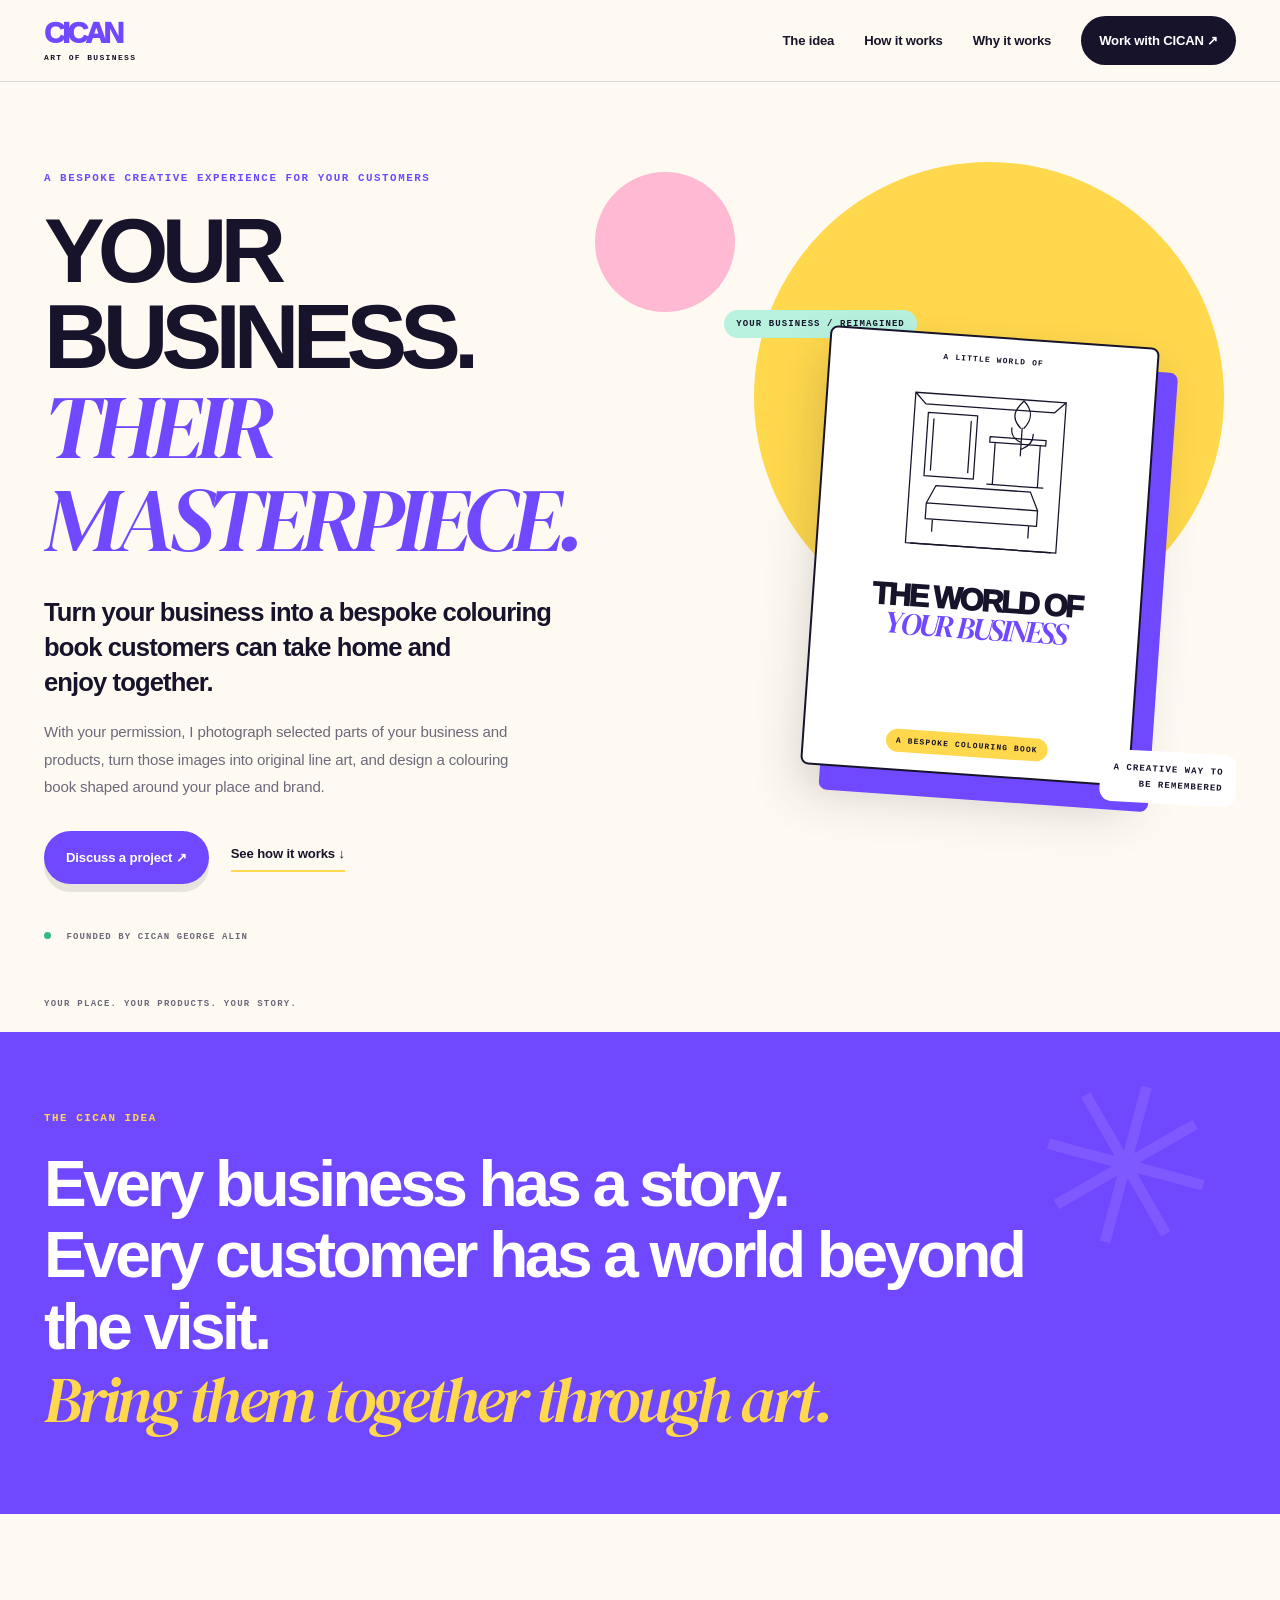
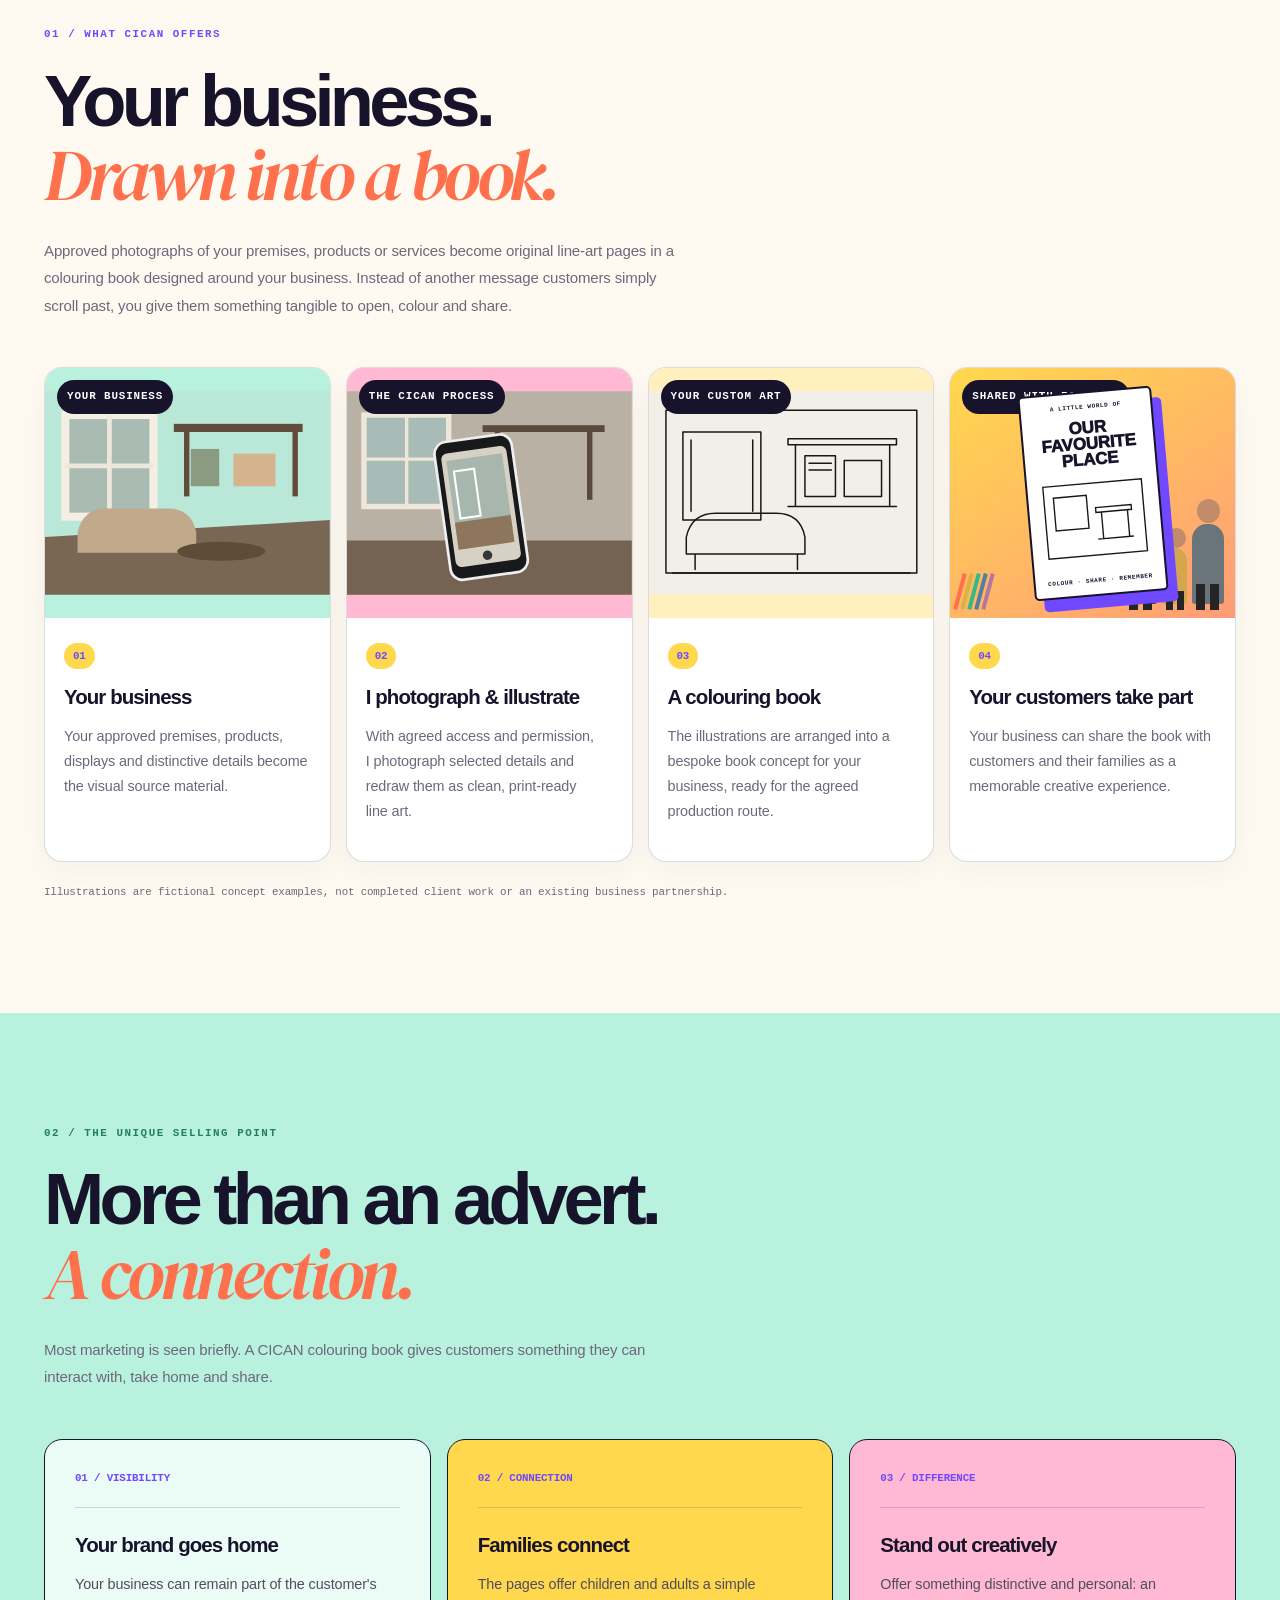
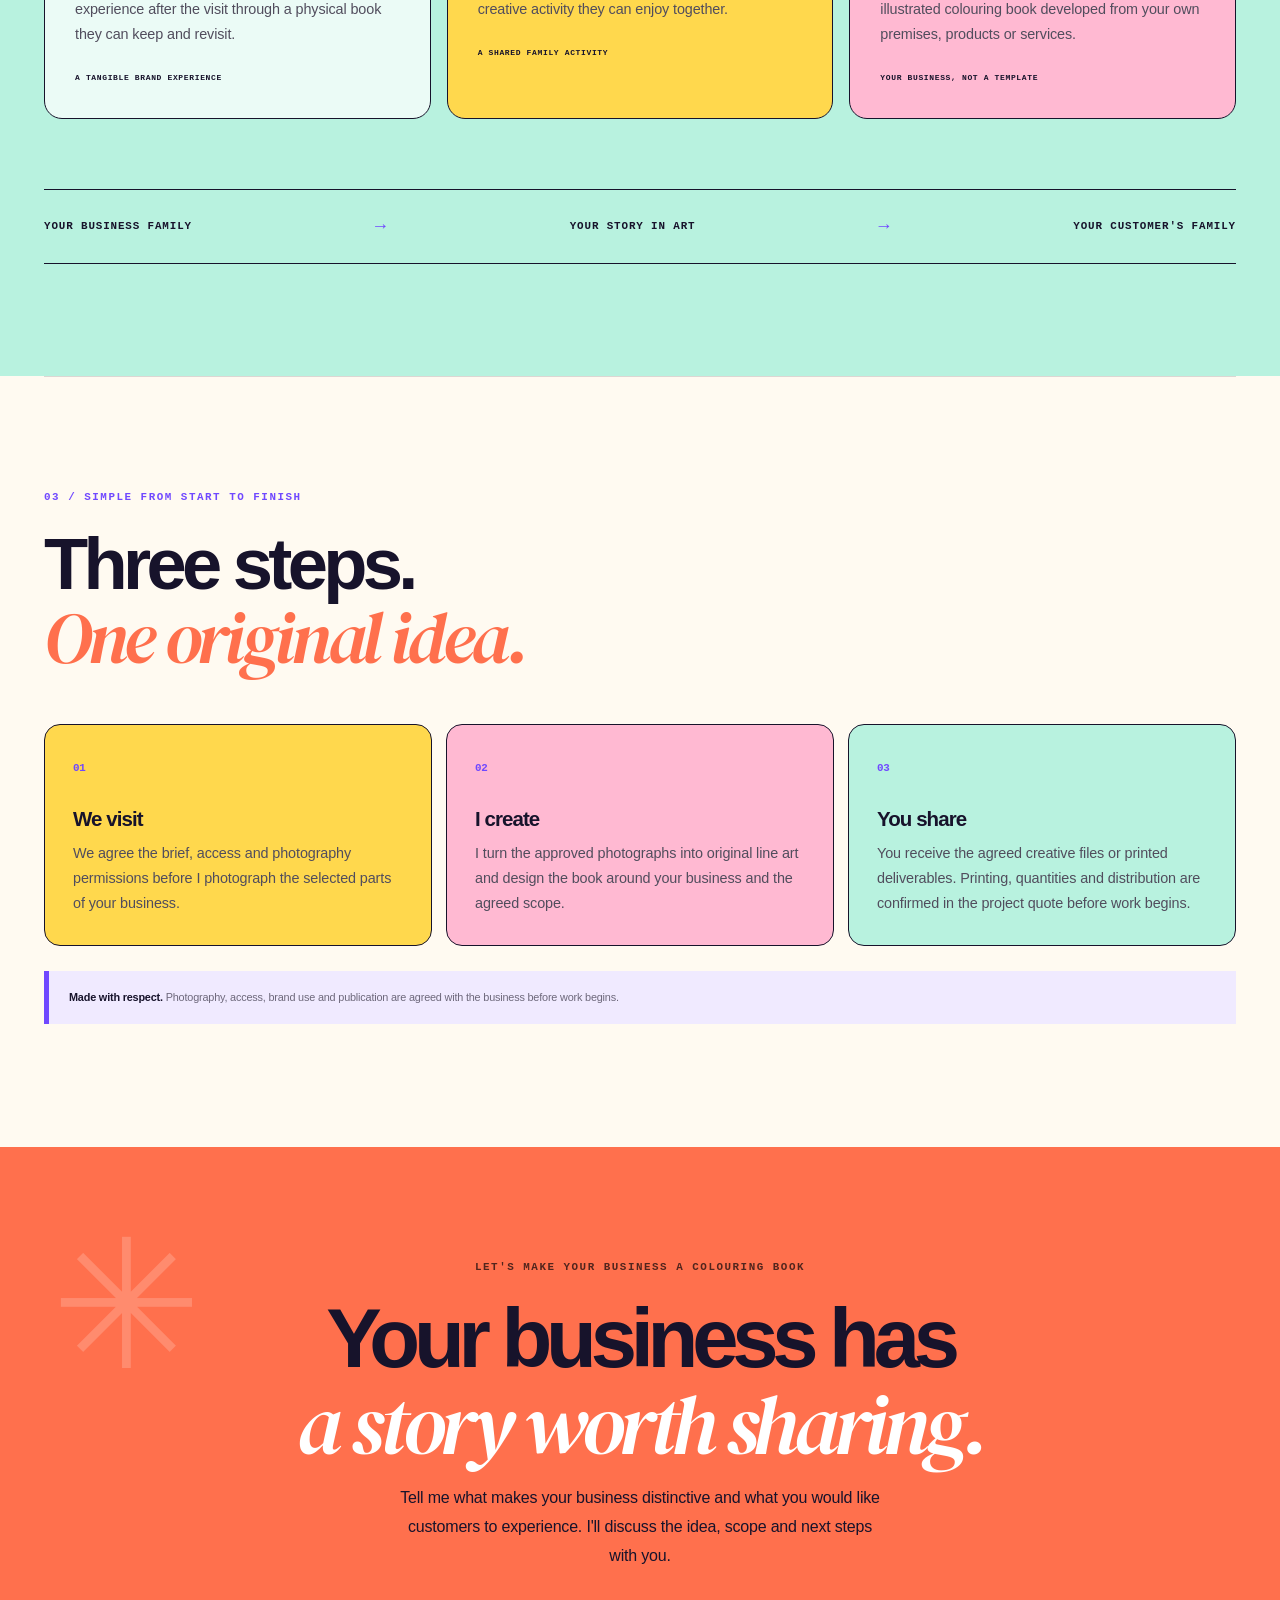
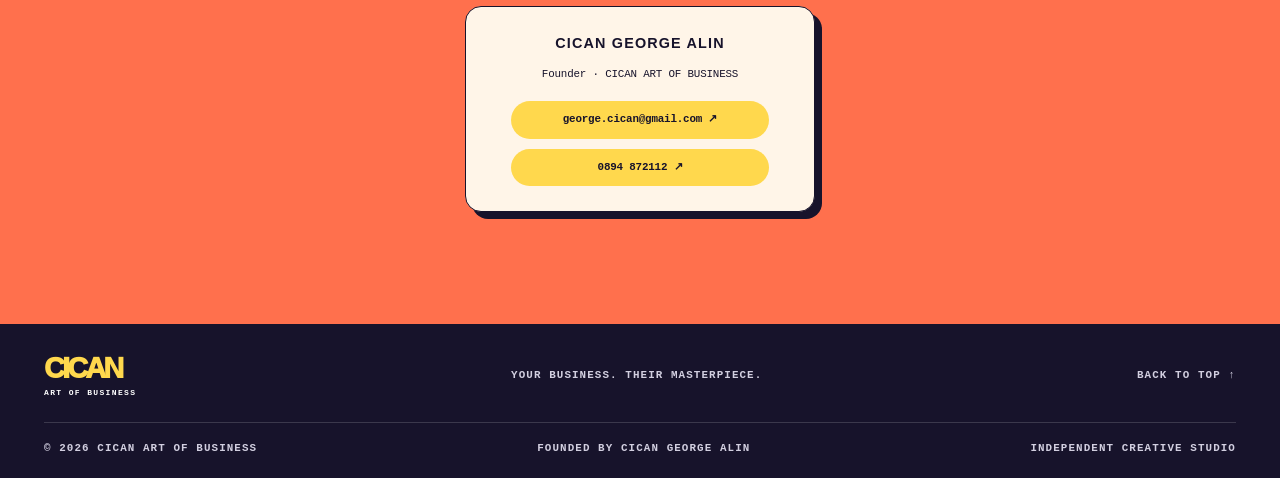
==== commit 8215868b: "Refine production homepage story and enquiry journey" ====
--- a/index.html
+++ b/index.html
@@ -14,17 +14,17 @@
   <meta property="og:description" content="Turn your business into original line art and a bespoke colouring-book experience families can enjoy together.">
   <meta property="og:url" content="https://cicangeorgealin.github.io/cican-art-of-business/">
   <meta property="og:site_name" content="CICAN ART OF BUSINESS">
-  <meta property="og:image" content="https://cicangeorgealin.github.io/cican-art-of-business/assets/images/social-preview.svg">
-  <meta property="og:image:secure_url" content="https://cicangeorgealin.github.io/cican-art-of-business/assets/images/social-preview.svg">
-  <meta property="og:image:type" content="image/svg+xml">
+  <meta property="og:image" content="https://cicangeorgealin.github.io/cican-art-of-business/assets/cican-art-of-business-social-preview.jpg">
+  <meta property="og:image:secure_url" content="https://cicangeorgealin.github.io/cican-art-of-business/assets/cican-art-of-business-social-preview.jpg">
+  <meta property="og:image:type" content="image/jpeg">
   <meta property="og:image:width" content="1200">
   <meta property="og:image:height" content="630">
-  <meta property="og:image:alt" content="CICAN Art of Business: your business, their masterpiece — a bespoke colouring-book experience.">
+  <meta property="og:image:alt" content="CICAN George Alin and the CICAN Art of Business creative concept — Your Business. Their Masterpiece.">
   <meta name="twitter:card" content="summary_large_image">
   <meta name="twitter:title" content="CICAN ART OF BUSINESS — Your Business. Their Masterpiece.">
   <meta name="twitter:description" content="Turn your business into original line art and a bespoke colouring-book experience families can enjoy together.">
-  <meta name="twitter:image" content="https://cicangeorgealin.github.io/cican-art-of-business/assets/images/social-preview.svg">
-  <meta name="twitter:image:alt" content="CICAN Art of Business: your business, their masterpiece — a bespoke colouring-book experience.">
+  <meta name="twitter:image" content="https://cicangeorgealin.github.io/cican-art-of-business/assets/cican-art-of-business-social-preview.jpg">
+  <meta name="twitter:image:alt" content="CICAN George Alin and the CICAN Art of Business creative concept — Your Business. Their Masterpiece.">
   <title>CICAN ART OF BUSINESS — Your Business. Their Masterpiece.</title>
   <link rel="preconnect" href="https://fonts.googleapis.com">
   <link rel="preconnect" href="https://fonts.gstatic.com" crossorigin>
@@ -43,18 +43,27 @@
   <main id="main">
     <section class="hero section-shell" id="home">
       <div class="hero-copy">
-        <p class="eyebrow">A CREATIVE MARKETING IDEA FOR EVERY BUSINESS</p>
+        <p class="eyebrow">A BESPOKE CREATIVE EXPERIENCE FOR YOUR CUSTOMERS</p>
         <h1>YOUR BUSINESS.<br><em>THEIR MASTERPIECE.</em></h1>
-        <p class="hero-lede">Turn your business into a colouring book families can take home.</p>
-        <p class="hero-description">I photograph your business and products, transform the pictures into original line art, and create a bespoke colouring-book experience featuring your brand.</p>
-        <div class="hero-actions"><a class="button button-light" href="#how">See how it works ↓</a><a class="text-link" href="#contact">For business owners ↗</a></div>
+        <p class="hero-lede">Turn your business into a bespoke colouring book customers can take home and enjoy together.</p>
+        <p class="hero-description">With your permission, I photograph selected parts of your business and products, turn those images into original line art, and design a colouring book shaped around your place and brand.</p>
+        <div class="hero-actions"><a class="button button-light" href="#contact">Discuss a project ↗</a><a class="text-link" href="#how">See how it works ↓</a></div>
         <div class="hero-footnote"><span class="status-dot"></span> FOUNDED BY CICAN GEORGE ALIN</div>
       </div>
       <div class="hero-cover-wrap">
         <div class="hero-cover-label">YOUR BUSINESS / REIMAGINED</div>
         <div class="hero-book">
           <div class="cover-top">A LITTLE WORLD OF</div>
-          <svg viewBox="0 0 300 340" role="img" aria-label="Concept illustration of a business interior on a colouring book cover"><g fill="none" stroke="#171717" stroke-width="2.1" stroke-linecap="round" stroke-linejoin="round"><path d="M25 40h250v250H25zM25 40l18 18h214l18-18"/><path d="M48 72h82v105H48zM58 82v85m62-85v85M48 177h82"/><path d="M153 105h93v9h-93zM162 114v70m75-70v70M153 184h93"/><path d="M55 222h185v26H55zM67 248v20m160-20v20M55 222l14-30h157l14 30"/><path d="M202 87c-20-19-7-34 3-45 14 13 17 29 3 45m-3 0v46m0-22c-12-4-18-13-17-23m17 35c14-7 20-16 19-27"/><path d="M34 290h232"/></g></svg>
+          <svg viewBox="0 0 300 340" role="img" aria-label="Concept illustration of a business interior on a colouring book cover">
+            <g fill="none" stroke="#171717" stroke-width="2.1" stroke-linecap="round" stroke-linejoin="round">
+              <path d="M25 40h250v250H25zM25 40l18 18h214l18-18"/>
+              <path d="M48 72h82v105H48zM58 82v85m62-85v85M48 177h82"/>
+              <path d="M153 105h93v9h-93zM162 114v70m75-70v70M153 184h93"/>
+              <path d="M55 222h185v26H55zM67 248v20m160-20v20M55 222l14-30h157l14 30"/>
+              <path d="M202 87c-20-19-7-34 3-45 14 13 17 29 3 45m-3 0v46m0-22c-12-4-18-13-17-23m17 35c14-7 20-16 19-27"/>
+              <path d="M34 290h232"/>
+            </g>
+          </svg>
           <div class="cover-title">THE WORLD OF<br><span>YOUR BUSINESS</span></div>
           <div class="cover-bottom">A BESPOKE COLOURING BOOK</div>
         </div>
@@ -62,20 +71,104 @@
       </div>
       <div class="hero-bottom-note">YOUR PLACE. YOUR PRODUCTS. YOUR STORY.</div>
     </section>
-    <section class="statement-band"><div class="section-shell statement-inner"><p class="eyebrow">THE CICAN IDEA</p><h2>Every business has a family.<br>Every customer has a family.<br><span>Bring them together through art.</span></h2></div></section>
+
+    <section class="statement-band">
+      <div class="section-shell statement-inner">
+        <p class="eyebrow">THE CICAN IDEA</p>
+        <h2>Every business has a story.<br>Every customer has a world beyond the visit.<br><span>Bring them together through art.</span></h2>
+      </div>
+    </section>
+
     <section class="section-shell section-pad" id="idea">
-      <div class="section-heading"><p class="eyebrow">01 / WHAT CICAN OFFERS</p><h2>Your business.<br><i>Drawn into a book.</i></h2><p class="section-intro">A few photographs of your store, products or services become custom line-art pages and a colouring book made around your business. It is a fresh, tangible way to put your brand into customers' hands.</p></div>
+      <div class="section-heading">
+        <p class="eyebrow">01 / WHAT CICAN OFFERS</p>
+        <h2>Your business.<br><i>Drawn into a book.</i></h2>
+        <p class="section-intro">Approved photographs of your premises, products or services become original line-art pages in a colouring book designed around your business. Instead of another message customers simply scroll past, you give them something tangible to open, colour and share.</p>
+      </div>
       <div class="journey-grid">
-        <article class="journey-card"><div class="journey-visual photo-scene"><span class="visual-counter">YOUR BUSINESS</span><svg viewBox="0 0 420 300" role="img" aria-label="Stylised example of a welcoming shop interior"><rect width="420" height="300" fill="#c9c0ae"/><path d="M0 215L420 190V300H0Z" fill="#796653"/><rect x="30" y="35" width="130" height="150" fill="#aabbb4" stroke="#f5eee2" stroke-width="12"/><path d="M95 35v150M30 110h130" stroke="#eee8dc" stroke-width="7"/><rect x="190" y="48" width="190" height="12" fill="#614c3b"/><rect x="205" y="60" width="8" height="95" fill="#614c3b"/><rect x="365" y="60" width="8" height="95" fill="#614c3b"/><rect x="215" y="85" width="42" height="55" fill="#8b9b82"/><rect x="278" y="92" width="62" height="48" fill="#d4b38d"/><path d="M48 208q8-35 43-35h90q35 0 42 35v30H48Z" fill="#c1a98c"/><ellipse cx="260" cy="236" rx="65" ry="14" fill="#604a38"/></svg></div><div class="journey-text"><span class="step-number">01</span><h3>Your business</h3><p>Your real premises, products, displays and distinctive details are the inspiration.</p></div></article>
-        <article class="journey-card"><div class="journey-visual phone-scene"><span class="visual-counter">THE CICAN PROCESS</span><svg viewBox="0 0 420 300" role="img" aria-label="Illustration of a phone photographing a business interior"><rect width="420" height="300" fill="#b9b1a3"/><path d="M0 220h420v80H0z" fill="#746252"/><rect x="25" y="35" width="125" height="135" fill="#a9bbb6" stroke="#eee6d9" stroke-width="8"/><path d="M88 35v135M25 100h125" stroke="#eee6d9" stroke-width="5"/><rect x="200" y="50" width="180" height="10" fill="#594a3b"/><rect x="218" y="60" width="8" height="100" fill="#594a3b"/><rect x="354" y="60" width="8" height="100" fill="#594a3b"/><g transform="translate(140 68) rotate(-8 60 100)"><rect width="115" height="205" rx="18" fill="#17191a" stroke="#eee" stroke-width="4"/><rect x="9" y="17" width="97" height="169" rx="9" fill="#d7d1c5"/><rect x="16" y="28" width="83" height="132" fill="#a8b7ad"/><path d="M16 120h83v40H16Z" fill="#8e765e"/><path d="M25 45h30v70H25zM55 45v70" fill="none" stroke="#fff" stroke-width="3"/><circle cx="57" cy="174" r="7" fill="#343637"/></g></svg></div><div class="journey-text"><span class="step-number">02</span><h3>I photograph & illustrate</h3><p>I visit with permission, take the photographs and turn selected images into clean line art.</p></div></article>
-        <article class="journey-card"><div class="journey-visual line-scene"><span class="visual-counter">YOUR CUSTOM ART</span><svg viewBox="0 0 420 300" role="img" aria-label="Black and white line-art illustration of a shop interior"><rect width="420" height="300" fill="#f1efe8"/><g fill="none" stroke="#171717" stroke-width="2.2" stroke-linecap="round" stroke-linejoin="round"><path d="M25 28h370v240H25z"/><path d="M50 60h115v130H50zM62 72v105m91-105v105M50 190h115"/><path d="M205 70h160v9H205zM216 79v91m139-91v91M205 170h160"/><path d="M230 95h45v60h-45zM288 102h55v53h-55zM236 106h33m-33 10h33"/><path d="M55 215q8-35 43-35h90q35 0 42 35v25H55ZM68 240v23m151-23v23M35 268h350"/></g></svg></div><div class="journey-text"><span class="step-number">03</span><h3>A colouring book</h3><p>Your business becomes original pages families can colour, enjoy and remember.</p></div></article>
-        <article class="journey-card"><div class="journey-visual book-scene"><span class="visual-counter">SHARED WITH FAMILIES</span><div class="mini-book"><div class="mini-book-top">A LITTLE WORLD OF</div><div class="mini-book-name">OUR<br>FAVOURITE<br>PLACE</div><svg viewBox="0 0 160 125" role="img" aria-label="Colouring book page"><g fill="none" stroke="#171717" stroke-width="2"><path d="M8 8h144v105H8zM22 25h48v48H22zM82 44h52v7H82zM90 51v39m38-39v39M82 90h52"/></g></svg><div class="mini-book-foot">COLOUR · SHARE · REMEMBER</div></div><div class="people-group" aria-hidden="true"><div class="person adult"><i></i><b></b></div><div class="person child"><i></i><b></b></div><div class="person adult second"><i></i><b></b></div></div><div class="colour-pencils"><i></i><i></i><i></i><i></i><i></i></div></div><div class="journey-text"><span class="step-number">04</span><h3>Your customers take part</h3><p>Your business can share the book with customers and their families as a memorable creative experience.</p></div></article>
+        <article class="journey-card">
+          <div class="journey-visual photo-scene"><span class="visual-counter">YOUR BUSINESS</span>
+            <svg viewBox="0 0 420 300" role="img" aria-label="Stylised example of a welcoming shop interior">
+              <rect width="420" height="300" fill="#c9c0ae"/><path d="M0 215L420 190V300H0Z" fill="#796653"/>
+              <rect x="30" y="35" width="130" height="150" fill="#aabbb4" stroke="#f5eee2" stroke-width="12"/><path d="M95 35v150M30 110h130" stroke="#eee8dc" stroke-width="7"/>
+              <rect x="190" y="48" width="190" height="12" fill="#614c3b"/><rect x="205" y="60" width="8" height="95" fill="#614c3b"/><rect x="365" y="60" width="8" height="95" fill="#614c3b"/>
+              <rect x="215" y="85" width="42" height="55" fill="#8b9b82"/><rect x="278" y="92" width="62" height="48" fill="#d4b38d"/>
+              <path d="M48 208q8-35 43-35h90q35 0 42 35v30H48Z" fill="#c1a98c"/><ellipse cx="260" cy="236" rx="65" ry="14" fill="#604a38"/>
+            </svg>
+          </div>
+          <div class="journey-text"><span class="step-number">01</span><h3>Your business</h3><p>Your approved premises, products, displays and distinctive details become the visual source material.</p></div>
+        </article>
+        <article class="journey-card">
+          <div class="journey-visual phone-scene"><span class="visual-counter">THE CICAN PROCESS</span>
+            <svg viewBox="0 0 420 300" role="img" aria-label="Illustration of a phone photographing a business interior">
+              <rect width="420" height="300" fill="#b9b1a3"/><path d="M0 220h420v80H0z" fill="#746252"/>
+              <rect x="25" y="35" width="125" height="135" fill="#a9bbb6" stroke="#eee6d9" stroke-width="8"/><path d="M88 35v135M25 100h125" stroke="#eee6d9" stroke-width="5"/>
+              <rect x="200" y="50" width="180" height="10" fill="#594a3b"/><rect x="218" y="60" width="8" height="100" fill="#594a3b"/><rect x="354" y="60" width="8" height="100" fill="#594a3b"/>
+              <g transform="translate(140 68) rotate(-8 60 100)"><rect width="115" height="205" rx="18" fill="#17191a" stroke="#eee" stroke-width="4"/><rect x="9" y="17" width="97" height="169" rx="9" fill="#d7d1c5"/><rect x="16" y="28" width="83" height="132" fill="#a8b7ad"/><path d="M16 120h83v40H16Z" fill="#8e765e"/><path d="M25 45h30v70H25zM55 45v70" fill="none" stroke="#fff" stroke-width="3"/><circle cx="57" cy="174" r="7" fill="#343637"/></g>
+            </svg>
+          </div>
+          <div class="journey-text"><span class="step-number">02</span><h3>I photograph & illustrate</h3><p>With agreed access and permission, I photograph selected details and redraw them as clean, print-ready line art.</p></div>
+        </article>
+        <article class="journey-card">
+          <div class="journey-visual line-scene"><span class="visual-counter">YOUR CUSTOM ART</span>
+            <svg viewBox="0 0 420 300" role="img" aria-label="Black and white line-art illustration of a shop interior">
+              <rect width="420" height="300" fill="#f1efe8"/><g fill="none" stroke="#171717" stroke-width="2.2" stroke-linecap="round" stroke-linejoin="round">
+                <path d="M25 28h370v240H25z"/><path d="M50 60h115v130H50zM62 72v105m91-105v105M50 190h115"/>
+                <path d="M205 70h160v9H205zM216 79v91m139-91v91M205 170h160"/>
+                <path d="M230 95h45v60h-45zM288 102h55v53h-55zM236 106h33m-33 10h33"/>
+                <path d="M55 215q8-35 43-35h90q35 0 42 35v25H55ZM68 240v23m151-23v23M35 268h350"/>
+              </g>
+            </svg>
+          </div>
+          <div class="journey-text"><span class="step-number">03</span><h3>A colouring book</h3><p>The illustrations are arranged into a bespoke book concept for your business, ready for the agreed production route.</p></div>
+        </article>
+        <article class="journey-card">
+          <div class="journey-visual book-scene"><span class="visual-counter">SHARED WITH FAMILIES</span>
+            <div class="mini-book"><div class="mini-book-top">A LITTLE WORLD OF</div><div class="mini-book-name">OUR<br>FAVOURITE<br>PLACE</div><svg viewBox="0 0 160 125" role="img" aria-label="Colouring book page"><g fill="none" stroke="#171717" stroke-width="2"><path d="M8 8h144v105H8zM22 25h48v48H22zM82 44h52v7H82zM90 51v39m38-39v39M82 90h52"/></g></svg><div class="mini-book-foot">COLOUR · SHARE · REMEMBER</div></div>
+            <div class="people-group" aria-hidden="true"><div class="person adult"><i></i><b></b></div><div class="person child"><i></i><b></b></div><div class="person adult second"><i></i><b></b></div></div>
+            <div class="colour-pencils"><i></i><i></i><i></i><i></i><i></i></div>
+          </div>
+          <div class="journey-text"><span class="step-number">04</span><h3>Your customers take part</h3><p>Your business can share the book with customers and their families as a memorable creative experience.</p></div>
+        </article>
       </div>
       <p class="visual-disclaimer">Illustrations are fictional concept examples, not completed client work or an existing business partnership.</p>
     </section>
-    <section class="experience-section section-pad" id="benefit"><div class="section-shell"><div class="section-heading"><p class="eyebrow">02 / THE UNIQUE SELLING POINT</p><h2>More than an advert.<br><i>A connection.</i></h2><p class="section-intro">Traditional marketing asks customers to look. A CICAN colouring book invites families to take part.</p></div><div class="audience-grid"><article><div class="audience-icon">01 / VISIBILITY</div><h3>Your brand goes home</h3><p>Your business, products and identity become part of a physical book customers can keep and revisit.</p><span>A TANGIBLE BRAND EXPERIENCE</span></article><article><div class="audience-icon">02 / CONNECTION</div><h3>Families connect</h3><p>Children and adults enjoy colouring together, creating a positive moment around your business.</p><span>A SHARED FAMILY ACTIVITY</span></article><article><div class="audience-icon">03 / DIFFERENCE</div><h3>Stand out creatively</h3><p>Offer something personal and unexpected: a colouring book made from your own place and products.</p><span>YOUR BUSINESS, NOT A TEMPLATE</span></article></div><div class="relationship-line"><span>YOUR BUSINESS FAMILY</span><i>→</i><span>YOUR STORY IN ART</span><i>→</i><span>YOUR CUSTOMER'S FAMILY</span></div></div></section>
-    <section class="section-shell section-pad business-section" id="how"><div class="section-heading"><p class="eyebrow">03 / SIMPLE FROM START TO FINISH</p><h2>Three steps.<br><i>One original idea.</i></h2></div><div class="method-grid"><article><b>01</b><h3>We visit</h3><p>We agree permission and I photograph your business, products and selected details.</p></article><article><b>02</b><h3>I create</h3><p>I transform the photographs into line art and design your bespoke colouring book.</p></article><article><b>03</b><h3>You share</h3><p>Your business can offer the book to customers and families. Printing and distribution are agreed with you.</p></article></div><p class="permission-note"><strong>Made with respect.</strong> Photography, access, brand use and publication are agreed with the business before work begins.</p></section>
-    <section class="contact-section section-pad" id="contact"><div class="section-shell contact-inner"><p class="eyebrow">LET'S MAKE YOUR BUSINESS A COLOURING BOOK</p><h2>Your business has<br><i>a story worth sharing.</i></h2><p>Tell me about your business. Let's create something your customers' families can enjoy.</p><div class="contact-card"><strong>CICAN GEORGE ALIN</strong><span>Founder · CICAN ART OF BUSINESS</span><a href="mailto:george.cican@gmail.com">george.cican@gmail.com ↗</a><a href="tel:+353894872112">0894 872112 ↗</a></div></div></section>
+
+    <section class="experience-section section-pad" id="benefit">
+      <div class="section-shell">
+        <div class="section-heading"><p class="eyebrow">02 / THE UNIQUE SELLING POINT</p><h2>More than an advert.<br><i>A connection.</i></h2><p class="section-intro">Most marketing is seen briefly. A CICAN colouring book gives customers something they can interact with, take home and share.</p></div>
+        <div class="audience-grid">
+          <article><div class="audience-icon">01 / VISIBILITY</div><h3>Your brand goes home</h3><p>Your business can remain part of the customer's experience after the visit through a physical book they can keep and revisit.</p><span>A TANGIBLE BRAND EXPERIENCE</span></article>
+          <article><div class="audience-icon">02 / CONNECTION</div><h3>Families connect</h3><p>The pages offer children and adults a simple creative activity they can enjoy together.</p><span>A SHARED FAMILY ACTIVITY</span></article>
+          <article><div class="audience-icon">03 / DIFFERENCE</div><h3>Stand out creatively</h3><p>Offer something distinctive and personal: an illustrated colouring book developed from your own premises, products or services.</p><span>YOUR BUSINESS, NOT A TEMPLATE</span></article>
+        </div>
+        <div class="relationship-line"><span>YOUR BUSINESS FAMILY</span><i>→</i><span>YOUR STORY IN ART</span><i>→</i><span>YOUR CUSTOMER'S FAMILY</span></div>
+      </div>
+    </section>
+
+    <section class="section-shell section-pad business-section" id="how">
+      <div class="section-heading"><p class="eyebrow">03 / SIMPLE FROM START TO FINISH</p><h2>Three steps.<br><i>One original idea.</i></h2></div>
+      <div class="method-grid">
+        <article><b>01</b><h3>We visit</h3><p>We agree the brief, access and photography permissions before I photograph the selected parts of your business.</p></article>
+        <article><b>02</b><h3>I create</h3><p>I turn the approved photographs into original line art and design the book around your business and the agreed scope.</p></article>
+        <article><b>03</b><h3>You share</h3><p>You receive the agreed creative files or printed deliverables. Printing, quantities and distribution are confirmed in the project quote before work begins.</p></article>
+      </div>
+      <p class="permission-note"><strong>Made with respect.</strong> Photography, access, brand use and publication are agreed with the business before work begins.</p>
+    </section>
+
+    <section class="contact-section section-pad" id="contact">
+      <div class="section-shell contact-inner">
+        <p class="eyebrow">LET'S MAKE YOUR BUSINESS A COLOURING BOOK</p>
+        <h2>Your business has<br><i>a story worth sharing.</i></h2>
+        <p>Tell me what makes your business distinctive and what you would like customers to experience. I'll discuss the idea, scope and next steps with you.</p>
+        <div class="contact-card">
+          <strong>CICAN GEORGE ALIN</strong>
+          <span>Founder · CICAN ART OF BUSINESS</span>
+          <a href="mailto:george.cican@gmail.com?subject=CICAN%20Art%20of%20Business%20%E2%80%94%20Project%20enquiry">george.cican@gmail.com ↗</a>
+          <a href="tel:+353894872112">0894 872112 ↗</a>
+        </div>
+      </div>
+    </section>
   </main>
   <footer class="site-footer"><div class="section-shell footer-main"><a class="wordmark" href="#home"><span class="wordmark-main">CICAN</span><span class="wordmark-sub">ART OF BUSINESS</span></a><p>YOUR BUSINESS. THEIR MASTERPIECE.</p><a href="#home">BACK TO TOP ↑</a></div><div class="section-shell footer-bottom"><span>© <span id="year">2026</span> CICAN ART OF BUSINESS</span><span>FOUNDED BY CICAN GEORGE ALIN</span><span>INDEPENDENT CREATIVE STUDIO</span></div></footer>
   <script src="assets/js/main.js" defer></script>
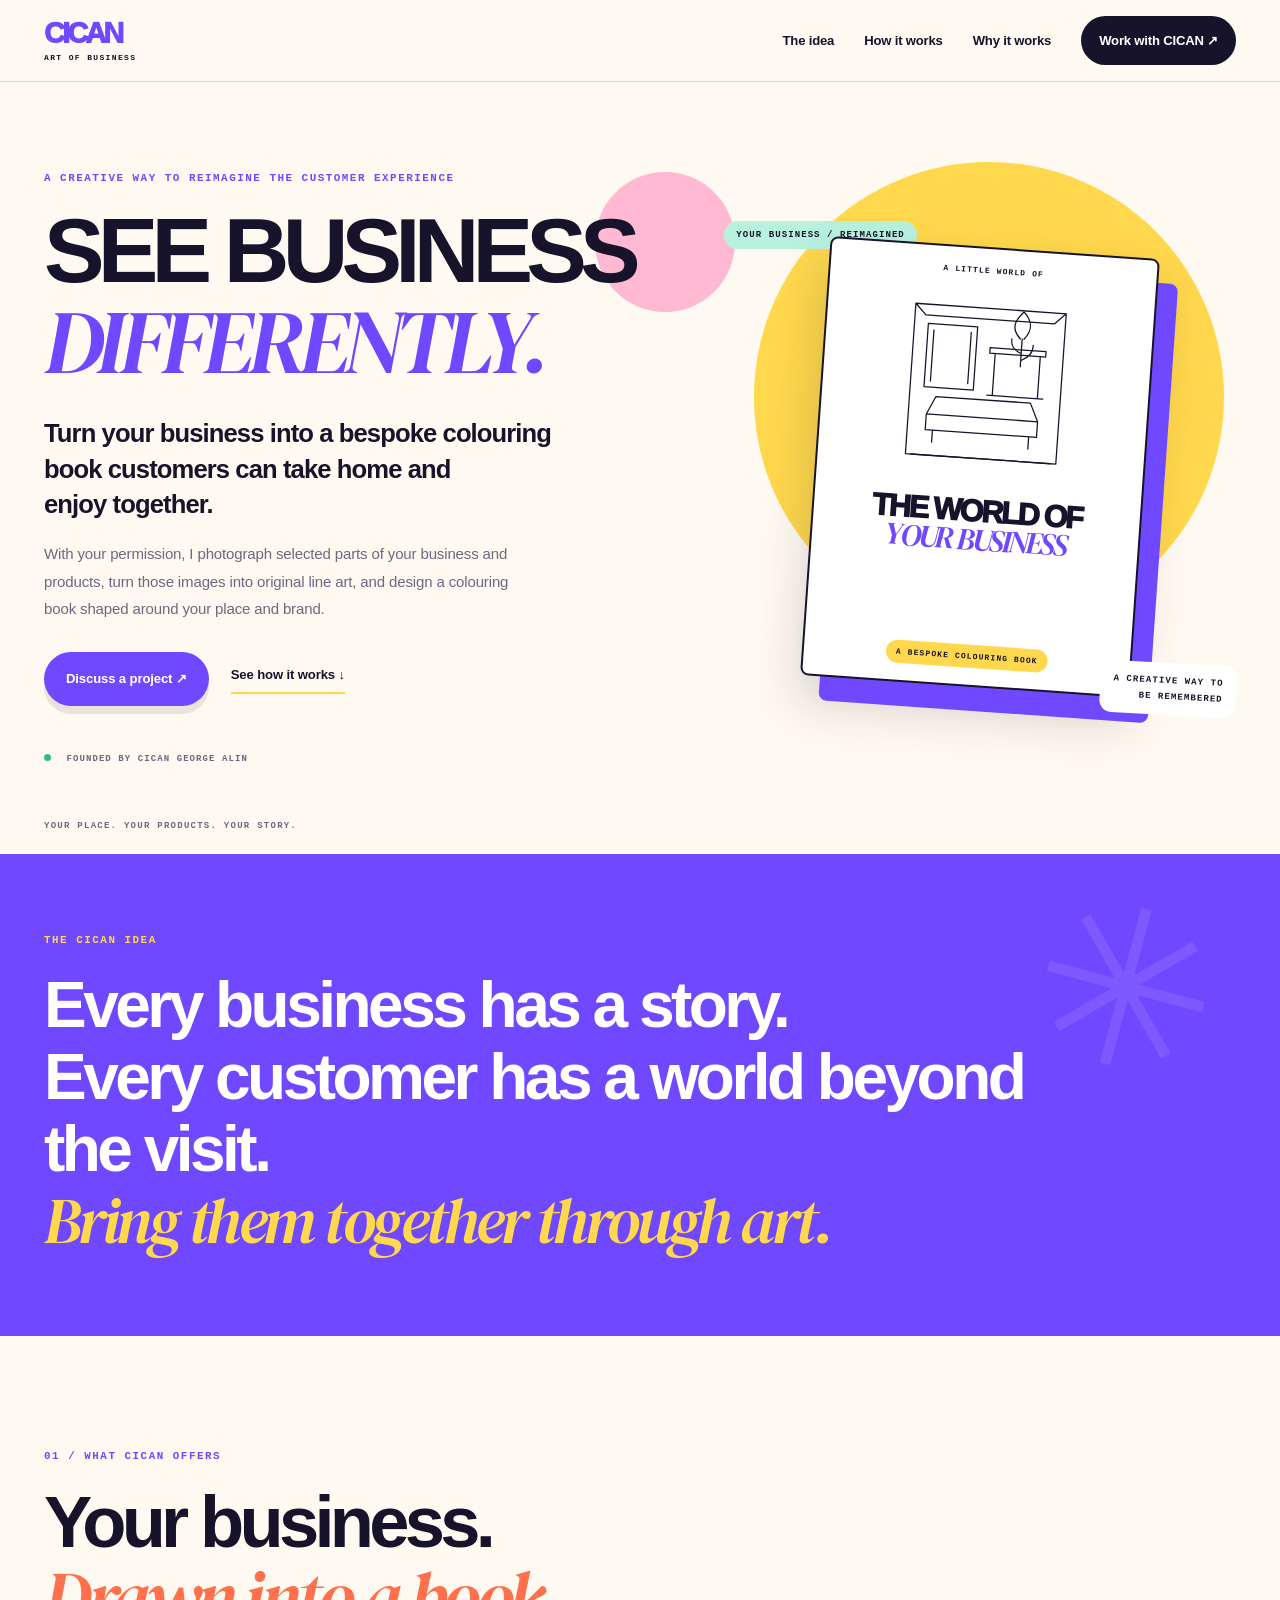
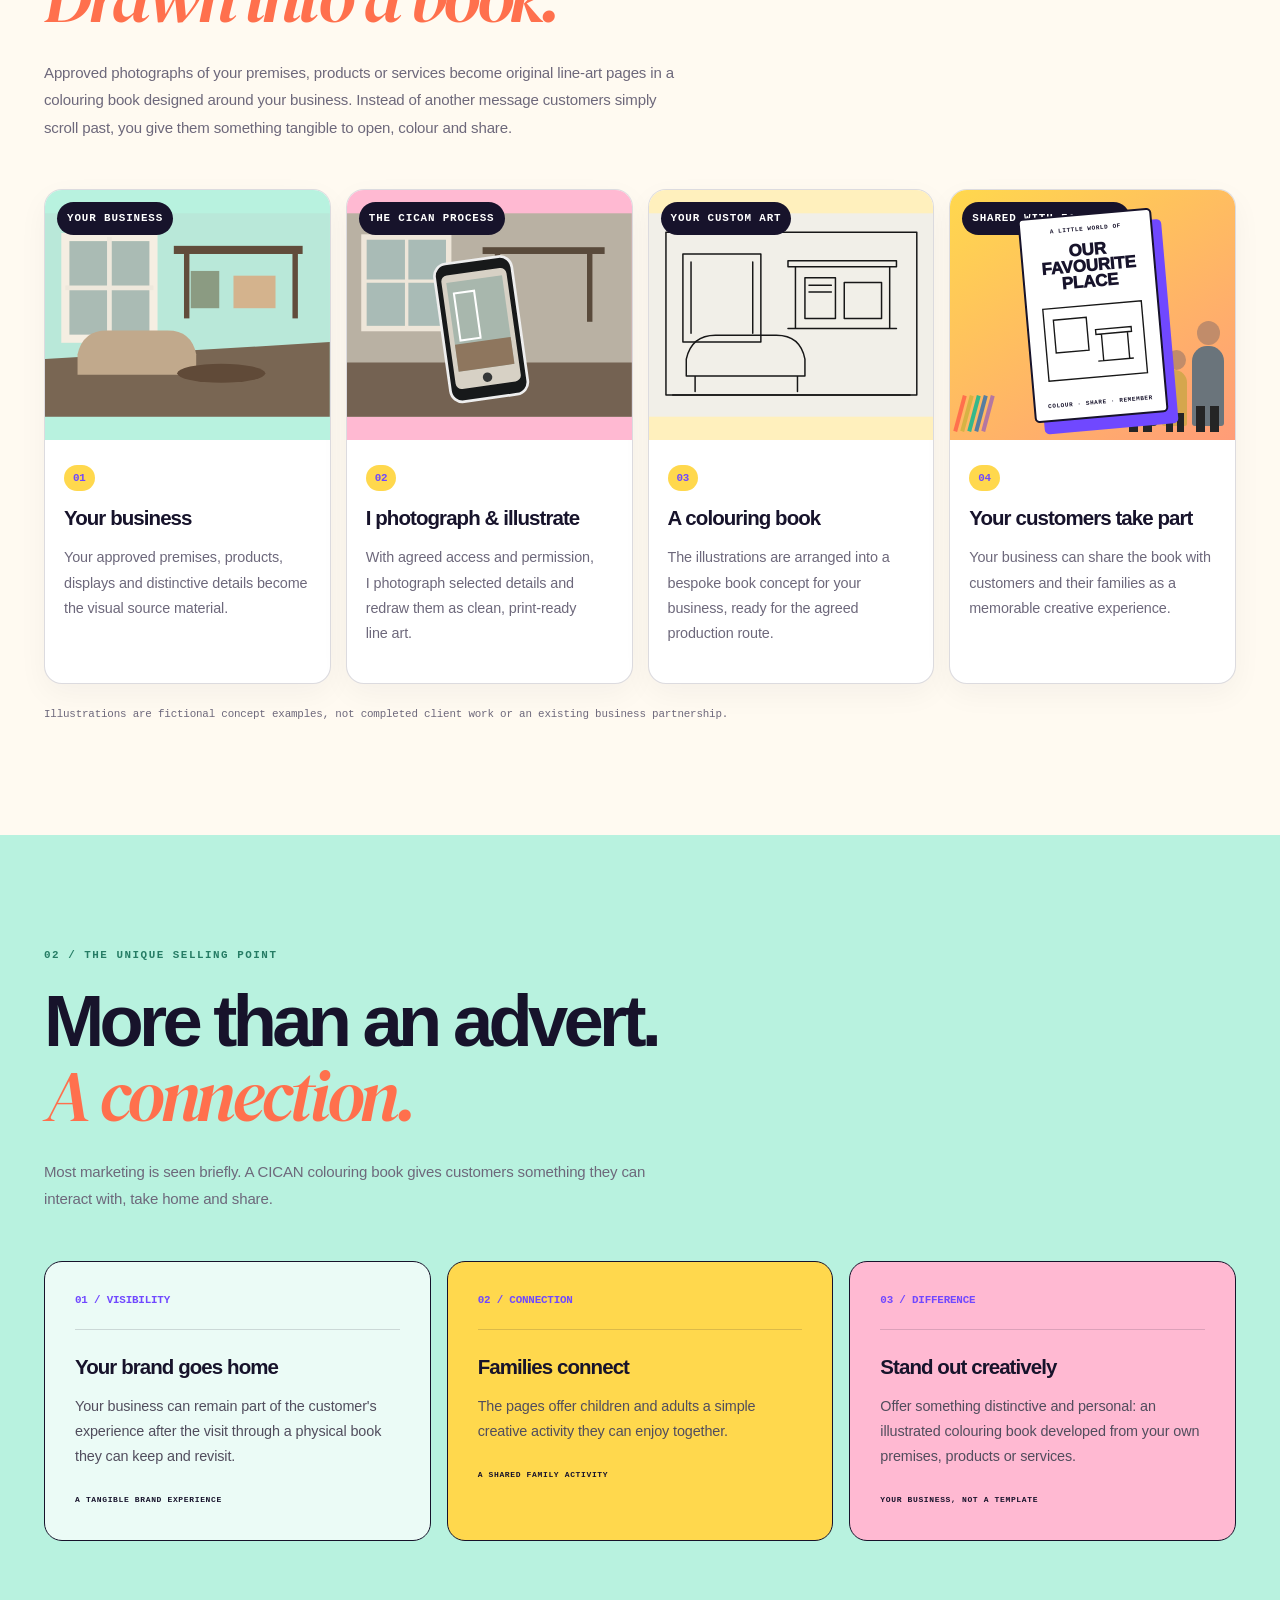
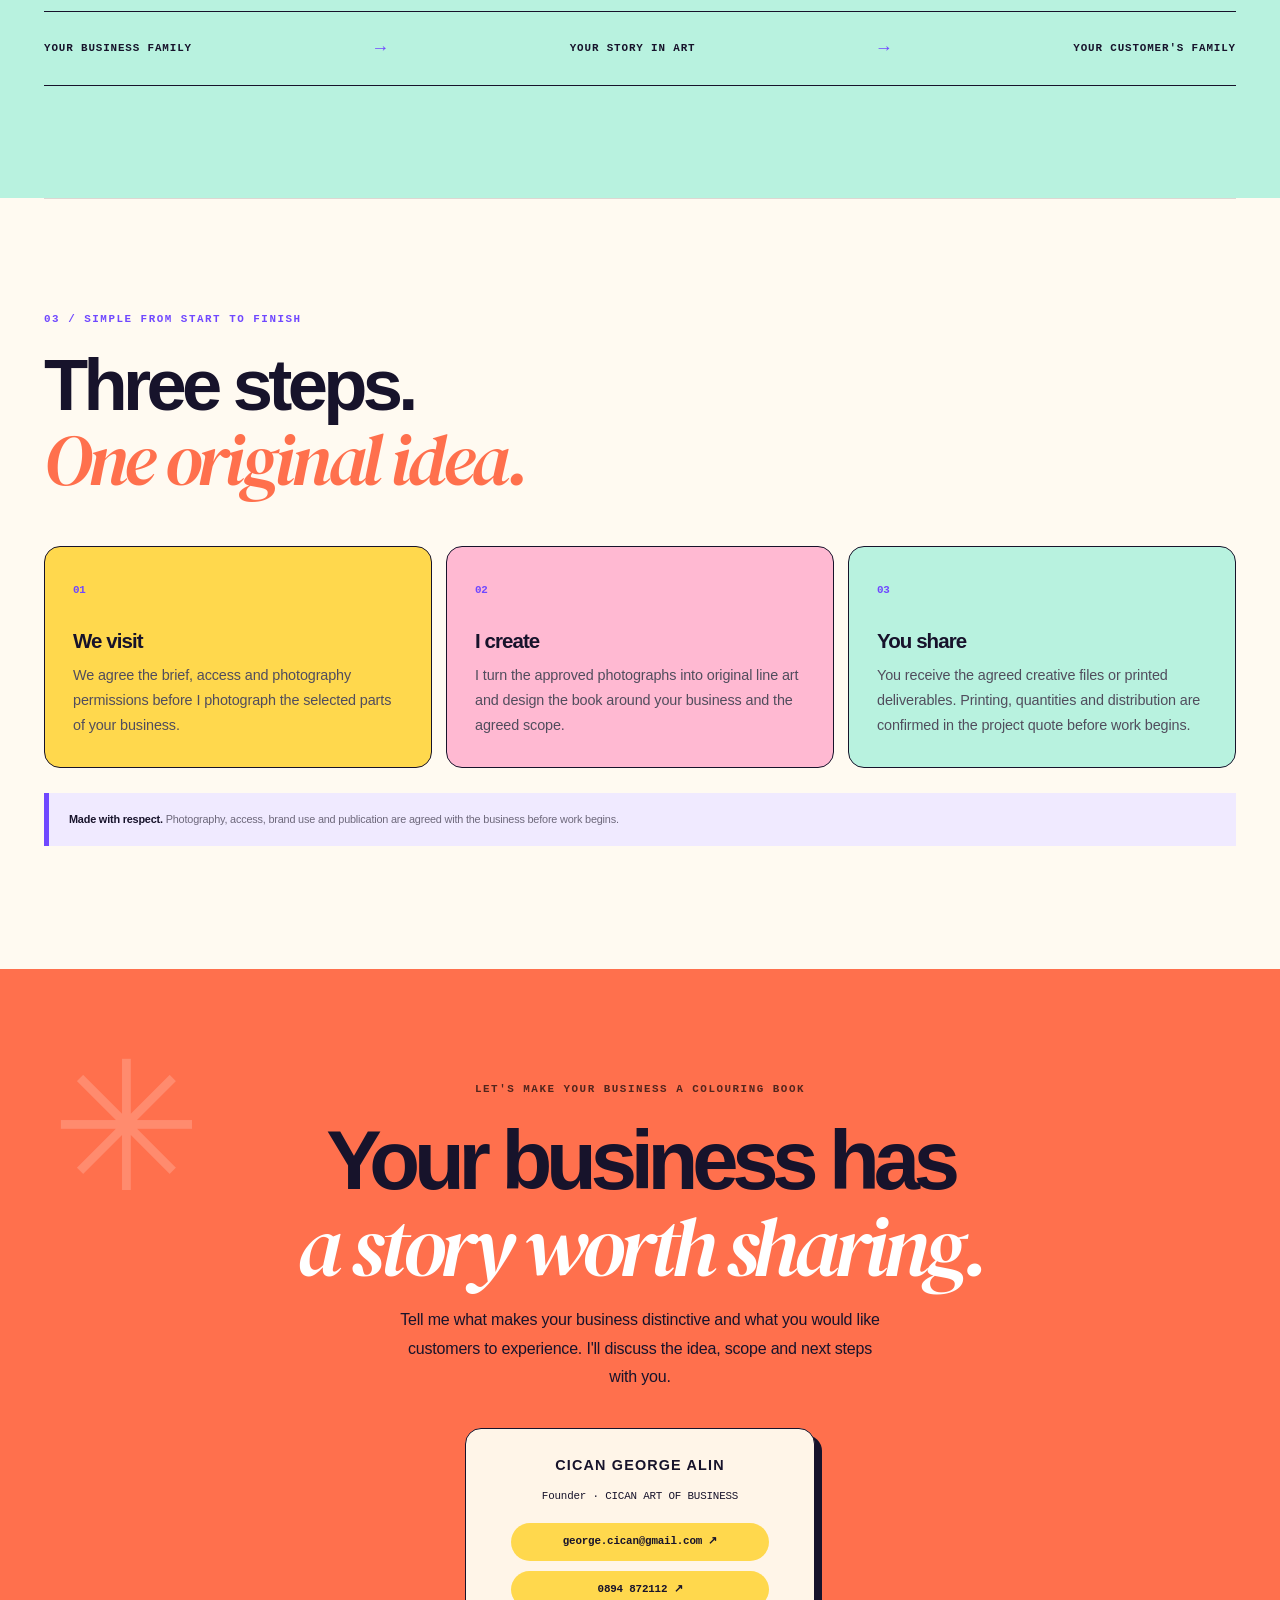
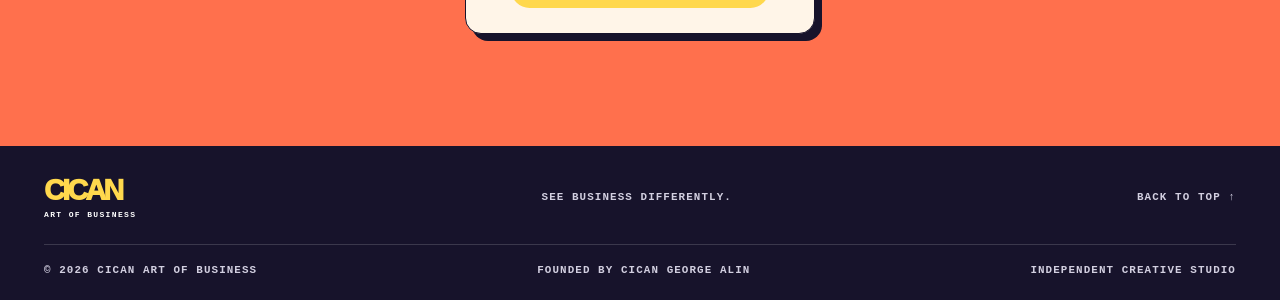
==== commit d0b65c57: "Make See Business Differently the brand tagline" ====
--- a/index.html
+++ b/index.html
@@ -10,7 +10,7 @@
   <link rel="canonical" href="https://cicangeorgealin.github.io/cican-art-of-business/">
   <link rel="icon" type="image/svg+xml" href="assets/images/favicon.svg">
   <meta property="og:type" content="website">
-  <meta property="og:title" content="CICAN ART OF BUSINESS — Your Business. Their Masterpiece.">
+  <meta property="og:title" content="CICAN ART OF BUSINESS — See Business Differently.">
   <meta property="og:description" content="Turn your business into original line art and a bespoke colouring-book experience families can enjoy together.">
   <meta property="og:url" content="https://cicangeorgealin.github.io/cican-art-of-business/">
   <meta property="og:site_name" content="CICAN ART OF BUSINESS">
@@ -19,13 +19,13 @@
   <meta property="og:image:type" content="image/jpeg">
   <meta property="og:image:width" content="1200">
   <meta property="og:image:height" content="630">
-  <meta property="og:image:alt" content="CICAN George Alin and the CICAN Art of Business creative concept — Your Business. Their Masterpiece.">
+  <meta property="og:image:alt" content="CICAN George Alin and the CICAN Art of Business creative concept — See Business Differently.">
   <meta name="twitter:card" content="summary_large_image">
   <meta name="twitter:title" content="CICAN ART OF BUSINESS — Your Business. Their Masterpiece.">
   <meta name="twitter:description" content="Turn your business into original line art and a bespoke colouring-book experience families can enjoy together.">
   <meta name="twitter:image" content="https://cicangeorgealin.github.io/cican-art-of-business/assets/cican-art-of-business-social-preview.jpg">
   <meta name="twitter:image:alt" content="CICAN George Alin and the CICAN Art of Business creative concept — Your Business. Their Masterpiece.">
-  <title>CICAN ART OF BUSINESS — Your Business. Their Masterpiece.</title>
+  <title>CICAN ART OF BUSINESS — See Business Differently.</title>
   <link rel="preconnect" href="https://fonts.googleapis.com">
   <link rel="preconnect" href="https://fonts.gstatic.com" crossorigin>
   <link href="https://fonts.googleapis.com/css2?family=DM+Serif+Display:ital@0;1&family=IBM+Plex+Mono:wght@400;500;600&family=Space+Grotesk:wght@400;500;600;700&display=swap" rel="stylesheet">
@@ -43,8 +43,8 @@
   <main id="main">
     <section class="hero section-shell" id="home">
       <div class="hero-copy">
-        <p class="eyebrow">A BESPOKE CREATIVE EXPERIENCE FOR YOUR CUSTOMERS</p>
-        <h1>YOUR BUSINESS.<br><em>THEIR MASTERPIECE.</em></h1>
+        <p class="eyebrow">A CREATIVE WAY TO REIMAGINE THE CUSTOMER EXPERIENCE</p>
+        <h1>SEE BUSINESS<br><em>DIFFERENTLY.</em></h1>
         <p class="hero-lede">Turn your business into a bespoke colouring book customers can take home and enjoy together.</p>
         <p class="hero-description">With your permission, I photograph selected parts of your business and products, turn those images into original line art, and design a colouring book shaped around your place and brand.</p>
         <div class="hero-actions"><a class="button button-light" href="#contact">Discuss a project ↗</a><a class="text-link" href="#how">See how it works ↓</a></div>
@@ -170,7 +170,7 @@
       </div>
     </section>
   </main>
-  <footer class="site-footer"><div class="section-shell footer-main"><a class="wordmark" href="#home"><span class="wordmark-main">CICAN</span><span class="wordmark-sub">ART OF BUSINESS</span></a><p>YOUR BUSINESS. THEIR MASTERPIECE.</p><a href="#home">BACK TO TOP ↑</a></div><div class="section-shell footer-bottom"><span>© <span id="year">2026</span> CICAN ART OF BUSINESS</span><span>FOUNDED BY CICAN GEORGE ALIN</span><span>INDEPENDENT CREATIVE STUDIO</span></div></footer>
+  <footer class="site-footer"><div class="section-shell footer-main"><a class="wordmark" href="#home"><span class="wordmark-main">CICAN</span><span class="wordmark-sub">ART OF BUSINESS</span></a><p>SEE BUSINESS DIFFERENTLY.</p><a href="#home">BACK TO TOP ↑</a></div><div class="section-shell footer-bottom"><span>© <span id="year">2026</span> CICAN ART OF BUSINESS</span><span>FOUNDED BY CICAN GEORGE ALIN</span><span>INDEPENDENT CREATIVE STUDIO</span></div></footer>
   <script src="assets/js/main.js" defer></script>
 </body>
 </html>
